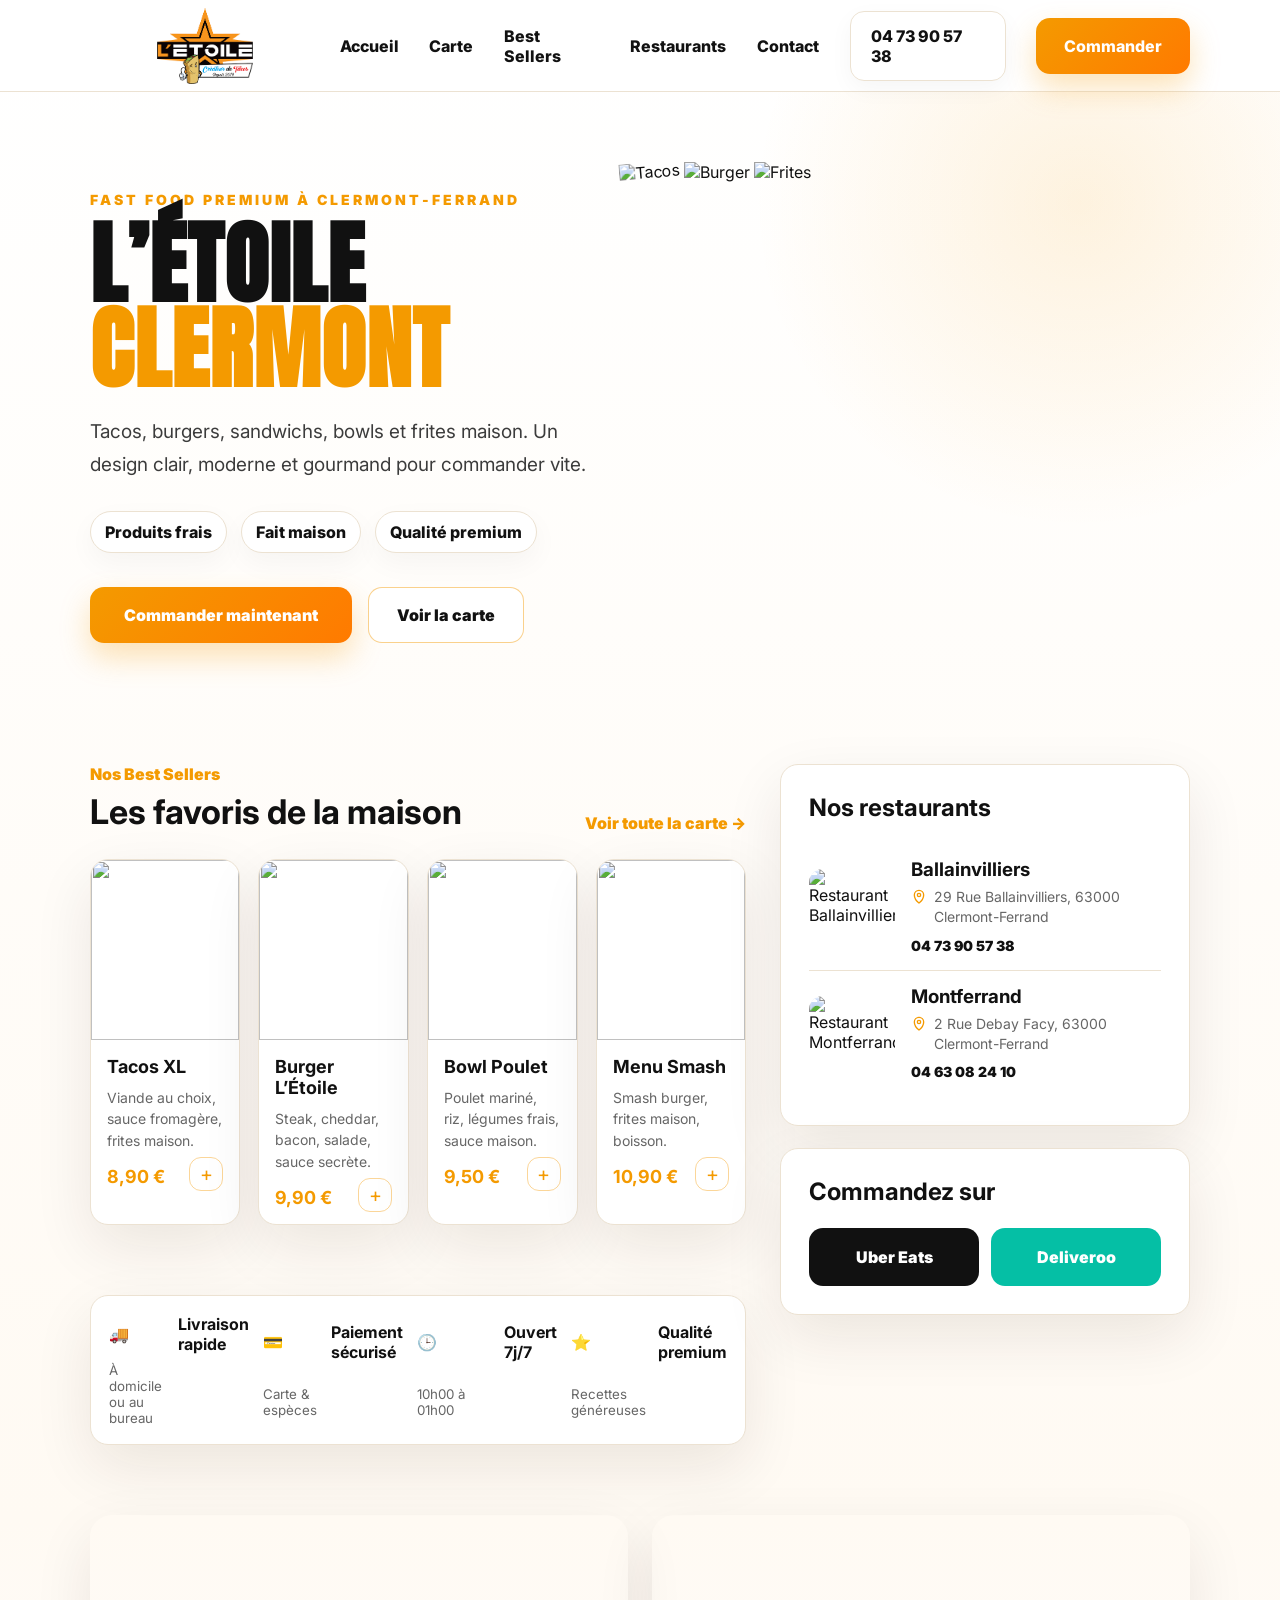
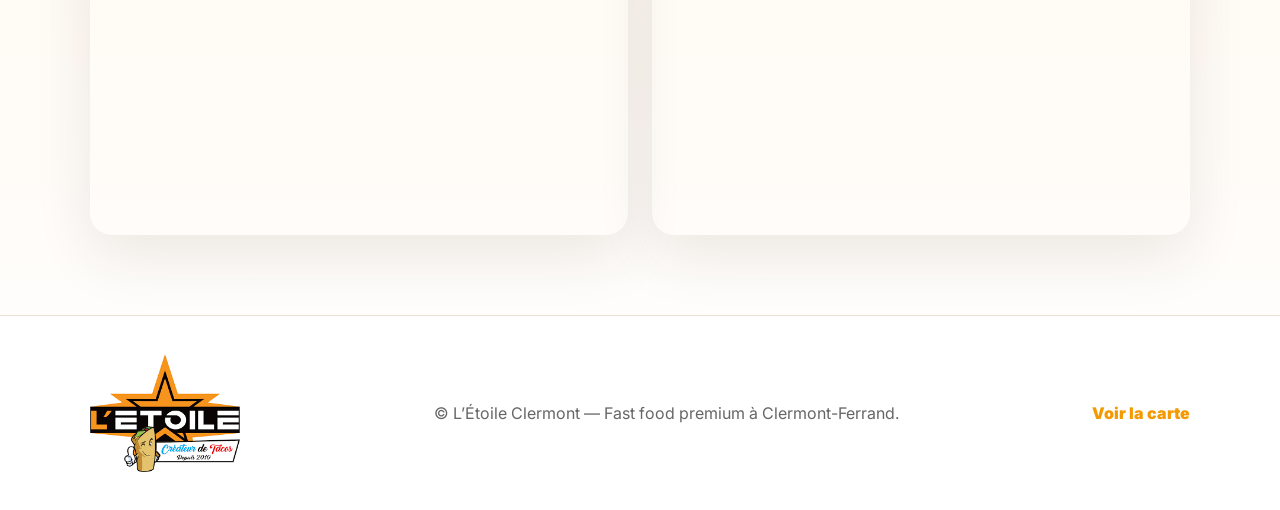
==== index.html @ 340203f4 "f" ====
<!doctype html>
<html lang="fr">
<head>
  <meta charset="UTF-8" />
  <meta name="viewport" content="width=device-width, initial-scale=1.0" />
  <title>L’Étoile Clermont-Ferrand — Fast Food Premium</title>
  <meta name="description" content="L’Étoile Clermont-Ferrand : tacos, burgers maison, sandwichs, bowls, frites et menus gourmands à Clermont-Ferrand." />
  <meta name="keywords" content="Fast Food Clermont-Ferrand, Tacos Clermont, Burgers Maison, L'Étoile Clermont-Ferrand" />
  <meta name="theme-color" content="#ffffff" />
  
<a class="mobile-call-fab" href="tel:0473905738" aria-label="Appeler L’Étoile Clermont">
  <svg viewBox="0 0 24 24" fill="none" aria-hidden="true">
    <path d="M6.6 10.8c1.4 2.8 3.8 5.1 6.6 6.6l2.2-2.2c.3-.3.8-.4 1.2-.3 1.3.4 2.6.6 4 .6.7 0 1.2.5 1.2 1.2v3.5c0 .7-.5 1.2-1.2 1.2C10.9 21.4 2.6 13.1 2.6 3.4c0-.7.5-1.2 1.2-1.2h3.5c.7 0 1.2.5 1.2 1.2 0 1.4.2 2.7.6 4 .1.4 0 .9-.3 1.2l-2.2 2.2Z" fill="currentColor"/>
  </svg>
  Appeler
</a>

<script type="application/ld+json">{"@context":"https://schema.org","@type":"Restaurant","name":"L’Étoile Clermont","servesCuisine":["Fast Food","Tacos","Burgers"],"address":[{"@type":"PostalAddress","streetAddress":"29 Rue Ballainvilliers","addressLocality":"Clermont-Ferrand","postalCode":"63000","addressCountry":"FR"},{"@type":"PostalAddress","streetAddress":"2 Rue Debay Facy","addressLocality":"Clermont-Ferrand","postalCode":"63000","addressCountry":"FR"}],"telephone":["+33473905738","+33463082410"]}</script>
  <link rel="stylesheet" href="style.css" />
</head>
<body>
<header class="site-header">
  <a class="brand" href="index.html"><img src="assets/logo.png" alt="L'Étoile Clermont"></a>
  <button class="menu-toggle" aria-label="Menu"><span></span><span></span><span></span></button>
  <nav class="main-nav">
    <a class="active" href="index.html">Accueil</a>
    <a href="menu.html">Carte</a>
    <a href="#best">Best Sellers</a>
    <a href="#restaurants">Restaurants</a>
    <a href="#contact">Contact</a>
    <a class="phone-pill" href="tel:0473905738">04 73 90 57 38</a>
    <a class="btn" href="tel:0473905738">Commander</a>
  </nav>
</header>

<main>
<section class="hero">
  <div class="hero-text reveal">
    <p class="eyebrow">Fast food premium à Clermont-Ferrand</p>
    <h1>L’Étoile <span>Clermont</span></h1>
    <p class="lead">Tacos, burgers, sandwichs, bowls et frites maison. Un design clair, moderne et gourmand pour commander vite.</p>
    <div class="chips"><span>Produits frais</span><span>Fait maison</span><span>Qualité premium</span></div>
    <div class="actions"><a class="btn big" href="tel:0473905738">Commander maintenant</a><a class="btn outline" href="menu.html">Voir la carte</a></div>
  </div>
  <div class="hero-food reveal">
    <img class="wrap" src="https://images.unsplash.com/photo-1626700051175-6818013e1d4f?auto=format&fit=crop&w=1000&q=90" alt="Tacos">
    <img class="burger" src="https://images.unsplash.com/photo-1568901346375-23c9450c58cd?auto=format&fit=crop&w=1000&q=90" alt="Burger">
    <img class="fries" src="https://images.unsplash.com/photo-1573080496219-bb080dd4f877?auto=format&fit=crop&w=700&q=90" alt="Frites">
  </div>
</section>

<section class="layout">
  <div class="main-col">
    <section class="section" id="best">
      <div class="section-head"><div><p>Nos Best Sellers</p><h2>Les favoris de la maison</h2></div><a href="menu.html">Voir toute la carte →</a></div>
      <div class="cards">
        <article class="card"><img src="https://images.unsplash.com/photo-1626700051175-6818013e1d4f?auto=format&fit=crop&w=800&q=90"><div><h3>Tacos XL</h3><p>Viande au choix, sauce fromagère, frites maison.</p><strong>8,90 €</strong><a href="tel:0473905738">+</a></div></article>
        <article class="card"><img src="https://images.unsplash.com/photo-1550547660-d9450f859349?auto=format&fit=crop&w=800&q=90"><div><h3>Burger L’Étoile</h3><p>Steak, cheddar, bacon, salade, sauce secrète.</p><strong>9,90 €</strong><a href="tel:0473905738">+</a></div></article>
        <article class="card"><img src="https://images.unsplash.com/photo-1512621776951-a57141f2eefd?auto=format&fit=crop&w=800&q=90"><div><h3>Bowl Poulet</h3><p>Poulet mariné, riz, légumes frais, sauce maison.</p><strong>9,50 €</strong><a href="tel:0473905738">+</a></div></article>
        <article class="card"><img src="https://images.unsplash.com/photo-1594212699903-ec8a3eca50f5?auto=format&fit=crop&w=800&q=90"><div><h3>Menu Smash</h3><p>Smash burger, frites maison, boisson.</p><strong>10,90 €</strong><a href="tel:0473905738">+</a></div></article>
      </div>
    </section>
    <section class="features">
      <article>🚚 <b>Livraison rapide</b><small>À domicile ou au bureau</small></article>
      <article>💳 <b>Paiement sécurisé</b><small>Carte & espèces</small></article>
      <article>🕒 <b>Ouvert 7j/7</b><small>10h00 à 01h00</small></article>
      <article>⭐ <b>Qualité premium</b><small>Recettes généreuses</small></article>
    </section>
  </div>

  <aside class="side" id="restaurants">
    <section class="panel"><h2>Nos restaurants</h2>
      <article class="restaurant">
        <img src="https://images.unsplash.com/photo-1555992336-03a23c7b20ee?auto=format&fit=crop&w=300&q=80" alt="Restaurant Ballainvilliers">
        <div>
          <h3>Ballainvilliers</h3>
          <a class="map-link" target="_blank" rel="noopener noreferrer" href="https://www.google.com/maps/search/?api=1&query=29%20Rue%20Ballainvilliers%2C%2063000%20Clermont-Ferrand">
            <svg class="map-icon" viewBox="0 0 24 24" fill="none" aria-hidden="true"><path d="M12 21s7-5.2 7-12a7 7 0 1 0-14 0c0 6.8 7 12 7 12Z" stroke="currentColor" stroke-width="2"/><circle cx="12" cy="9" r="2.5" stroke="currentColor" stroke-width="2"/></svg>
            29 Rue Ballainvilliers, 63000 Clermont-Ferrand
          </a>
          <a class="phone" href="tel:0473905738">04 73 90 57 38</a>
        </div>
      </article>
      <article class="restaurant">
        <img src="https://images.unsplash.com/photo-1555396273-367ea4eb4db5?auto=format&fit=crop&w=300&q=80" alt="Restaurant Montferrand">
        <div>
          <h3>Montferrand</h3>
          <a class="map-link" target="_blank" rel="noopener noreferrer" href="https://www.google.com/maps/search/?api=1&query=2%20Rue%20Debay%20Facy%2C%2063000%20Clermont-Ferrand">
            <svg class="map-icon" viewBox="0 0 24 24" fill="none" aria-hidden="true"><path d="M12 21s7-5.2 7-12a7 7 0 1 0-14 0c0 6.8 7 12 7 12Z" stroke="currentColor" stroke-width="2"/><circle cx="12" cy="9" r="2.5" stroke="currentColor" stroke-width="2"/></svg>
            2 Rue Debay Facy, 63000 Clermont-Ferrand
          </a>
          <a class="phone" href="tel:0463082410">04 63 08 24 10</a>
        </div>
      </article>
    </section>
    <section class="panel delivery" id="contact">
      <h2>Commandez sur</h2>
      <div>
        <!-- Replace this placeholder with the real Uber Eats restaurant URL -->
        <a href="https://ubereats.com" target="_blank" rel="noopener noreferrer">Uber Eats</a>
        <!-- Replace this placeholder with the real Deliveroo restaurant URL -->
        <a href="https://deliveroo.fr" target="_blank" rel="noopener noreferrer">Deliveroo</a>
      </div>
    </section>
  </aside>
</section>

<section class="maps">
  <iframe title="L’Étoile Ballainvilliers Google Maps" loading="lazy" referrerpolicy="no-referrer-when-downgrade" src="https://www.google.com/maps?q=29%20Rue%20Ballainvilliers%2C%2063000%20Clermont-Ferrand&output=embed"></iframe>
  <iframe title="L’Étoile Montferrand Google Maps" loading="lazy" referrerpolicy="no-referrer-when-downgrade" src="https://www.google.com/maps?q=2%20Rue%20Debay%20Facy%2C%2063000%20Clermont-Ferrand&output=embed"></iframe>
</section>
</main>

<footer><img src="assets/logo.png" alt="L'Étoile"><p>© L’Étoile Clermont — Fast food premium à Clermont-Ferrand.</p><a href="menu.html">Voir la carte</a></footer>
<script src="script.js"></script>
</body>
</html>
---- style.css ----
@import url('https://fonts.googleapis.com/css2?family=Anton&family=Inter:wght@400;500;600;700;800;900&display=swap');
:root{--bg:#fffaf3;--white:#fff;--text:#111;--muted:#666;--orange:#f49a00;--orange2:#ff7a00;--line:#ece2d2;--shadow:0 22px 60px rgba(40,24,0,.09)}
*{box-sizing:border-box}html{scroll-behavior:smooth}body{margin:0;background:linear-gradient(180deg,#fff,#fffaf3 72%,#fff);color:var(--text);font-family:Inter,system-ui,Arial,sans-serif;overflow-x:hidden;opacity:1;transition:opacity .22s ease}body.page-exit{opacity:0}a{color:inherit}.site-header{height:92px;position:sticky;top:0;z-index:1000;display:flex;align-items:center;padding:0 clamp(22px,7vw,120px);background:rgba(255,255,255,.9);backdrop-filter:blur(18px);border-bottom:1px solid var(--line)}.brand{display:flex;align-items:center;width:250px;min-width:250px;height:80px;overflow:hidden}.brand img{width:230px;max-height:76px;object-fit:contain;display:block}.main-nav{display:flex;align-items:center;gap:clamp(18px,2.4vw,34px);margin-left:auto}.main-nav a{text-decoration:none;font-weight:800}.main-nav a:not(.btn):not(.phone-pill){position:relative}.main-nav a:not(.btn):not(.phone-pill)::after{content:"";position:absolute;left:0;right:100%;bottom:-14px;height:3px;border-radius:99px;background:var(--orange);transition:.25s}.main-nav a.active::after,.main-nav a:hover::after{right:0}.phone-pill{padding:14px 20px;border:1px solid var(--line);border-radius:14px;background:#fff;box-shadow:0 8px 25px rgba(0,0,0,.04)}.btn{display:inline-flex;align-items:center;justify-content:center;min-height:56px;padding:0 28px;border-radius:14px;background:linear-gradient(135deg,var(--orange),var(--orange2));color:#fff;text-decoration:none;font-weight:900;box-shadow:0 14px 30px rgba(244,154,0,.28);transition:.25s}.btn:hover{transform:translateY(-3px);box-shadow:0 22px 48px rgba(244,154,0,.34)}.btn.outline{color:var(--text);background:#fff;border:1px solid rgba(244,154,0,.45);box-shadow:none}.btn.big{padding:0 34px}.menu-toggle{display:none;background:transparent;border:0;cursor:pointer;margin-left:auto}.menu-toggle span{display:block;width:28px;height:3px;margin:5px;background:#111;border-radius:99px}.hero{min-height:620px;display:grid;grid-template-columns:1fr 1.15fr;align-items:center;gap:32px;padding:70px clamp(22px,7vw,120px) 50px;position:relative;overflow:hidden}.hero::before{content:"";position:absolute;width:720px;height:720px;right:-160px;top:-250px;border-radius:50%;background:radial-gradient(circle,rgba(244,154,0,.12),transparent 64%)}.hero-text{position:relative;z-index:2}.eyebrow{margin:0 0 14px;color:var(--orange);letter-spacing:3px;text-transform:uppercase;font-weight:900;font-size:14px}.hero h1{font-family:Anton,Impact,sans-serif;text-transform:uppercase;letter-spacing:1px;font-size:clamp(58px,7vw,116px);line-height:.95;margin:0 0 24px}.hero h1 span{display:block;color:var(--orange)}.lead{max-width:570px;color:#3c3c3c;font-size:19px;line-height:1.7;margin:0}.chips{margin-top:30px;display:flex;flex-wrap:wrap;gap:14px}.chips span{background:#fff;border:1px solid var(--line);border-radius:999px;padding:10px 14px;font-weight:800;box-shadow:0 10px 28px rgba(0,0,0,.04)}.actions{display:flex;gap:16px;flex-wrap:wrap;margin-top:34px}.hero-food{height:510px;position:relative}.food{position:absolute;object-fit:cover;border-radius:28px;box-shadow:var(--shadow);background:#fff;border:1px solid rgba(244,154,0,.18)}.wrap{left:0;top:70px;width:44%;height:330px;transform:rotate(-5deg)}.burger{left:31%;top:35px;width:45%;height:380px;z-index:2}.fries{right:0;top:85px;width:26%;height:330px}.layout{display:grid;grid-template-columns:minmax(0,1fr) 410px;gap:34px;padding:0 clamp(22px,7vw,120px) 70px}.section{padding:42px 0}.section-head{display:flex;justify-content:space-between;align-items:flex-end;gap:22px;margin-bottom:26px}.section-head p{margin:0 0 8px;color:var(--orange);font-weight:900}.section-head h2{margin:0;font-size:34px;line-height:1.2}.section-head a{color:var(--orange);text-decoration:none;font-weight:900}.cards{display:grid;grid-template-columns:repeat(4,1fr);gap:18px}.card,.panel,.menu-card{background:#fff;border:1px solid var(--line);border-radius:18px;overflow:hidden;box-shadow:var(--shadow);transition:.28s}.card:hover,.menu-card:hover{transform:translateY(-8px);box-shadow:0 28px 70px rgba(244,154,0,.16)}.card img{width:100%;height:180px;object-fit:cover;display:block;transition:.45s}.card:hover img{transform:scale(1.06)}.card div{padding:16px}.card h3{margin:0 0 10px;font-size:18px}.card p{margin:0;color:var(--muted);line-height:1.55;font-size:14px}.card strong{display:block;margin-top:14px;color:var(--orange);font-size:18px}.card a{float:right;margin-top:-30px;width:34px;height:34px;display:grid;place-items:center;border-radius:12px;border:1px solid rgba(244,154,0,.4);text-decoration:none;color:var(--orange);font-size:20px}.features{margin-top:28px;display:grid;grid-template-columns:repeat(4,1fr);gap:14px;background:#fff;border:1px solid var(--line);border-radius:18px;padding:18px;box-shadow:var(--shadow)}.features article{display:grid;grid-template-columns:auto 1fr;gap:8px 12px;align-items:center}.features span{font-size:24px;grid-row:span 2}.features small{color:var(--muted)}.side{padding-top:42px}.panel{padding:28px;margin-bottom:22px}.panel h2{margin:0 0 22px;font-size:24px}.restaurant{display:grid;grid-template-columns:86px 1fr;gap:16px;align-items:center;padding:14px 0}.restaurant+.restaurant{border-top:1px solid var(--line)}.restaurant img{width:86px;height:76px;object-fit:cover;border-radius:14px}.restaurant h3{margin:0 0 6px}.restaurant a{display:block;color:var(--muted);text-decoration:none;line-height:1.45;font-size:14px}.restaurant .phone{color:#111;font-weight:900;margin-top:8px}.delivery div{display:grid;grid-template-columns:1fr 1fr;gap:12px}.delivery a{min-height:58px;display:flex;align-items:center;justify-content:center;border-radius:14px;text-decoration:none;font-weight:900;background:#111;color:#fff}.delivery a:nth-child(2){background:#05bfa5}.maps{display:grid;grid-template-columns:1fr 1fr;gap:24px;padding:0 clamp(22px,7vw,120px) 80px}.maps iframe{width:100%;min-height:320px;border:0;display:block;border-radius:22px;box-shadow:var(--shadow)}.menu-hero{padding:78px clamp(22px,7vw,120px) 42px;background:linear-gradient(135deg,#fff,#fff4df)}.menu-hero h1{font-family:Anton,Impact,sans-serif;text-transform:uppercase;font-size:clamp(46px,7vw,88px);line-height:1;margin:0 0 18px}.menu-hero p:last-child{color:var(--muted);font-size:18px}.menu-zone{padding:36px clamp(22px,7vw,120px) 80px}.filters{position:sticky;top:104px;z-index:20;display:flex;gap:10px;overflow:auto;padding:12px;background:rgba(255,255,255,.9);border:1px solid var(--line);border-radius:18px;backdrop-filter:blur(12px);margin-bottom:26px}.filters button{white-space:nowrap;border:1px solid var(--line);background:#fff;border-radius:999px;padding:11px 16px;font-weight:900;cursor:pointer}.filters button.active,.filters button:hover{background:var(--orange);color:#fff;border-color:var(--orange)}.menu-grid{display:grid;grid-template-columns:repeat(3,1fr);gap:20px}.menu-card{position:relative}.menu-card .cat{position:absolute;top:12px;left:12px;background:rgba(255,255,255,.9);border:1px solid var(--line);border-radius:999px;padding:7px 11px;font-size:12px;font-weight:900}.menu-card img{width:100%;height:220px;object-fit:cover}.menu-card .body{padding:18px}.menu-card h3{margin:0 0 10px;text-transform:uppercase}.menu-card p{color:var(--muted);line-height:1.55}.price{display:flex;justify-content:space-between;align-items:center}.price span{font-weight:900;color:var(--orange);font-size:22px}.mini-order{background:var(--orange);color:#fff;text-decoration:none;border-radius:999px;padding:10px 14px;font-weight:900}footer{display:flex;align-items:center;justify-content:space-between;gap:20px;padding:38px clamp(22px,7vw,120px);border-top:1px solid var(--line);background:#fff}footer img{width:150px}footer p{color:var(--muted)}footer a{color:var(--orange);font-weight:900;text-decoration:none}.reveal{opacity:0;transform:translateY(16px);transition:.55s}.reveal.show{opacity:1;transform:none}@media(max-width:1150px){.layout{grid-template-columns:1fr}.side{padding-top:0;display:grid;grid-template-columns:1fr 1fr;gap:20px}.cards{grid-template-columns:repeat(2,1fr)}}@media(max-width:900px){.site-header{height:82px;padding:0 20px}.brand{width:205px;min-width:205px}.brand img{width:195px}.menu-toggle{display:block}.main-nav{position:absolute;top:82px;left:0;right:0;flex-direction:column;align-items:flex-start;background:#fff;border-bottom:1px solid var(--line);padding:22px;opacity:0;pointer-events:none;transform:translateY(-10px);transition:.25s}.main-nav.open{opacity:1;pointer-events:auto;transform:none}.main-nav a{width:100%}.phone-pill{width:100%;text-align:center}.hero{grid-template-columns:1fr;padding:48px 22px 34px}.hero-food{height:360px;order:-1}.hero h1{font-size:clamp(48px,14vw,78px)}.layout,.maps{padding-left:22px;padding-right:22px}.features,.side,.maps{grid-template-columns:1fr}}@media(max-width:620px){.brand{width:170px;min-width:170px}.brand img{width:160px}.hero-food{height:300px}.wrap{width:50%;height:205px;top:70px}.burger{width:50%;height:235px;left:28%;top:40px}.fries{width:30%;height:210px;top:72px}.cards,.menu-grid{grid-template-columns:1fr}.actions .btn{width:100%}footer{flex-direction:column;text-align:center}}

/* ===== Final requested tweaks ===== */
.map-link{display:inline-flex!important;align-items:flex-start;gap:7px;color:var(--muted);text-decoration:none;line-height:1.45;transition:color .2s ease,transform .2s ease}
.map-link:hover{color:var(--orange);transform:translateX(2px)}
.map-icon{width:16px;height:16px;flex:0 0 16px;margin-top:2px;color:var(--orange)}
.delivery a{transition:transform .22s ease,box-shadow .22s ease,opacity .22s ease}
.delivery a:hover{transform:translateY(-3px);box-shadow:0 18px 35px rgba(244,154,0,.18);opacity:.96}
@media(max-width:620px){
  .brand{width:190px;min-width:190px;height:74px}
  .brand img{width:185px;max-width:185px;max-height:70px;object-fit:contain}
}
@media(max-width:420px){
  .brand{width:165px;min-width:165px}
  .brand img{width:160px;max-width:160px;max-height:62px}
}


/* =========================================================
   MOBILE UX POLISH — filters, FAB, compact menu utilities
   ========================================================= */

/* 1) Horizontal touch-scroll filters on mobile */
@media (max-width: 620px) {
  .filters {
    display: flex;
    flex-wrap: nowrap;
    gap: 10px;
    overflow-x: auto;
    overflow-y: hidden;
    white-space: nowrap;
    -webkit-overflow-scrolling: touch;
    scroll-snap-type: x proximity;
    padding: 12px 14px;
    margin-inline: -4px;
  }

  .filters button {
    flex: 0 0 auto;
    white-space: nowrap;
    scroll-snap-align: start;
  }

  .filters::-webkit-scrollbar {
    display: none;
  }

  .filters {
    scrollbar-width: none;
  }
}

/* 2) Mobile floating call button */
.mobile-call-fab {
  display: none;
}

@media (max-width: 620px) {
  .mobile-call-fab {
    position: fixed;
    right: 18px;
    bottom: 18px;
    z-index: 9999;
    display: inline-flex;
    align-items: center;
    justify-content: center;
    gap: 8px;
    min-height: 54px;
    padding: 0 18px;
    border-radius: 999px;
    background: linear-gradient(135deg, var(--orange), var(--orange2));
    color: #fff;
    text-decoration: none;
    font-weight: 900;
    box-shadow: 0 16px 38px rgba(244, 154, 0, 0.36);
    border: 1px solid rgba(255, 255, 255, 0.45);
  }

  .mobile-call-fab svg {
    width: 18px;
    height: 18px;
    flex: 0 0 18px;
  }

  body {
    padding-bottom: 84px;
  }
}

/* 3) Compact layout for minor menu categories */
@media (max-width: 620px) {
  .menu-grid.compact-menu {
    grid-template-columns: repeat(2, minmax(0, 1fr));
    gap: 12px;
  }

  .menu-grid.compact-menu .menu-card {
    border-radius: 16px;
  }

  .menu-grid.compact-menu .menu-card img {
    height: 125px;
  }

  .menu-grid.compact-menu .menu-card .body {
    padding: 12px;
  }

  .menu-grid.compact-menu .menu-card h3 {
    font-size: 14px;
    line-height: 1.25;
  }

  .menu-grid.compact-menu .menu-card p {
    display: none;
  }

  .menu-grid.compact-menu .price {
    margin-top: 8px;
    align-items: flex-start;
    gap: 8px;
    flex-direction: column;
  }

  .menu-grid.compact-menu .price span {
    font-size: 17px;
  }

  .menu-grid.compact-menu .mini-order {
    width: 100%;
    justify-content: center;
    padding: 9px 10px;
    font-size: 12px;
  }
}
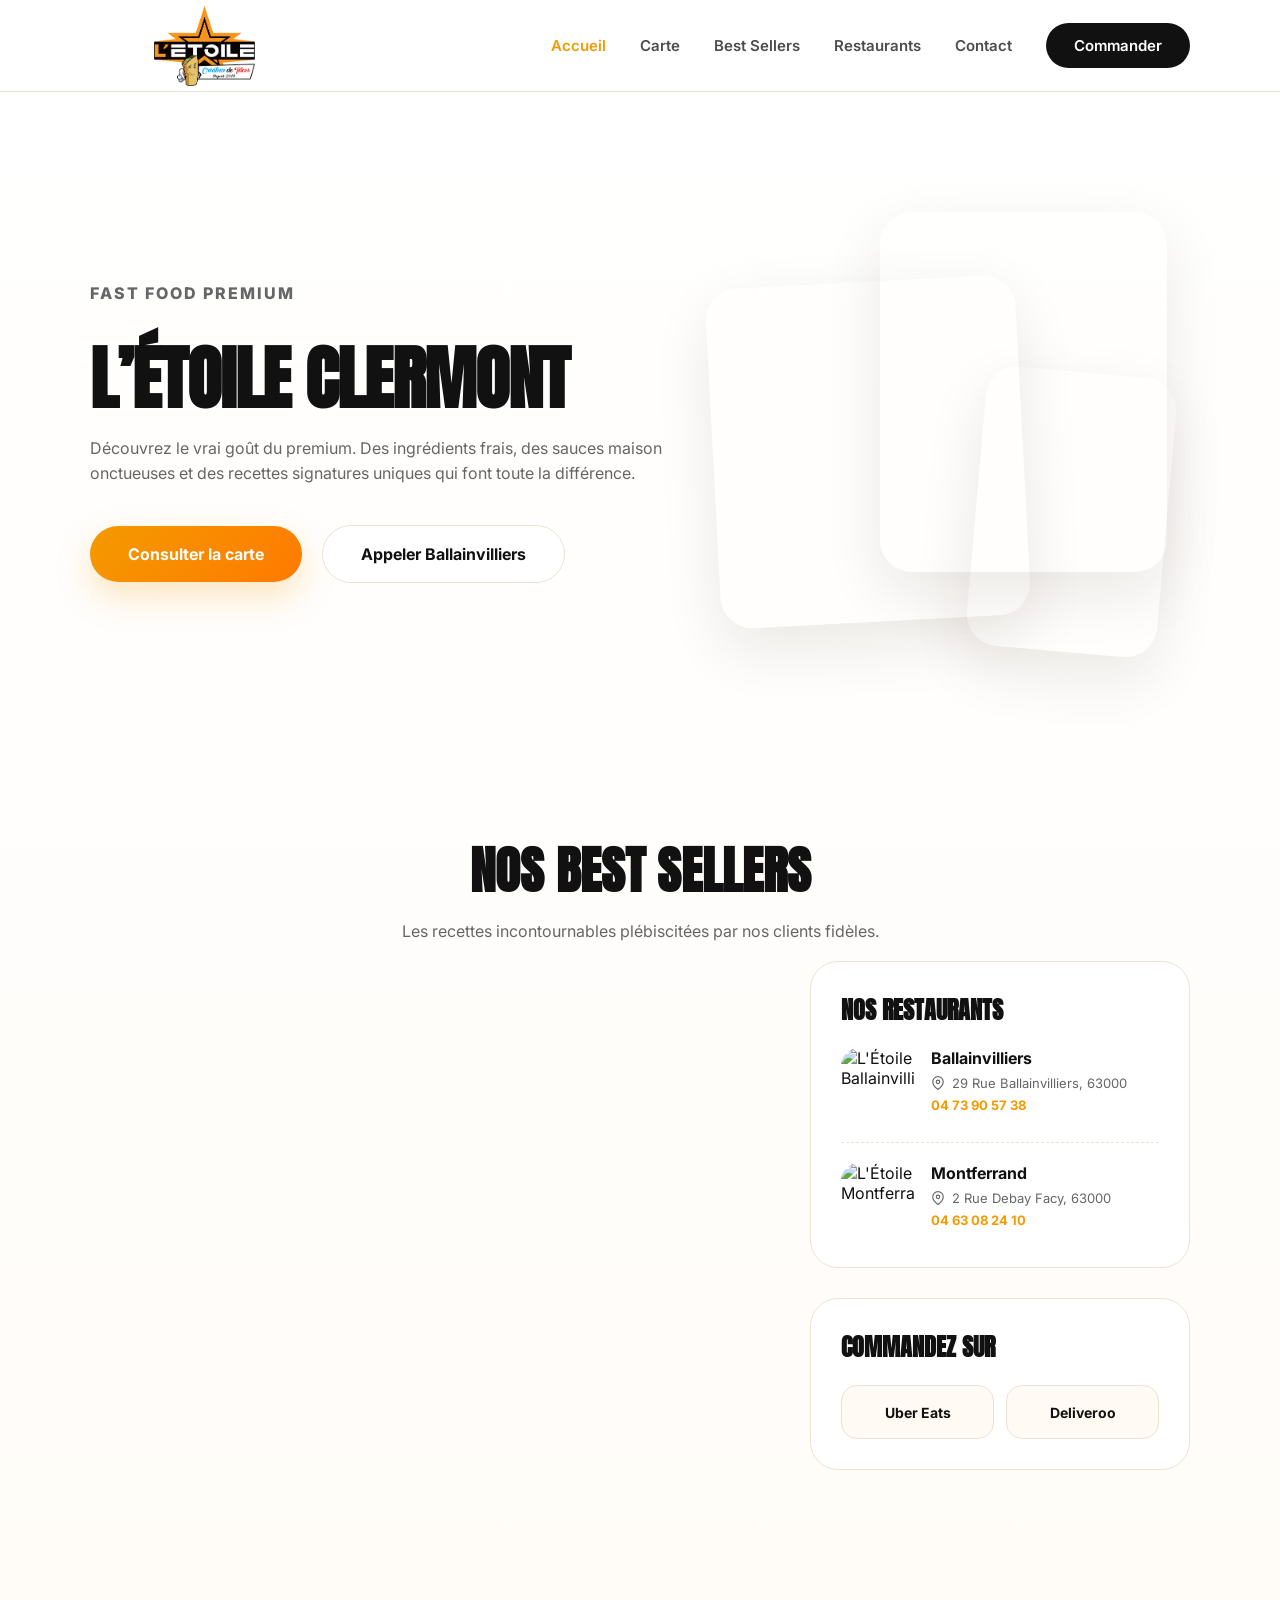
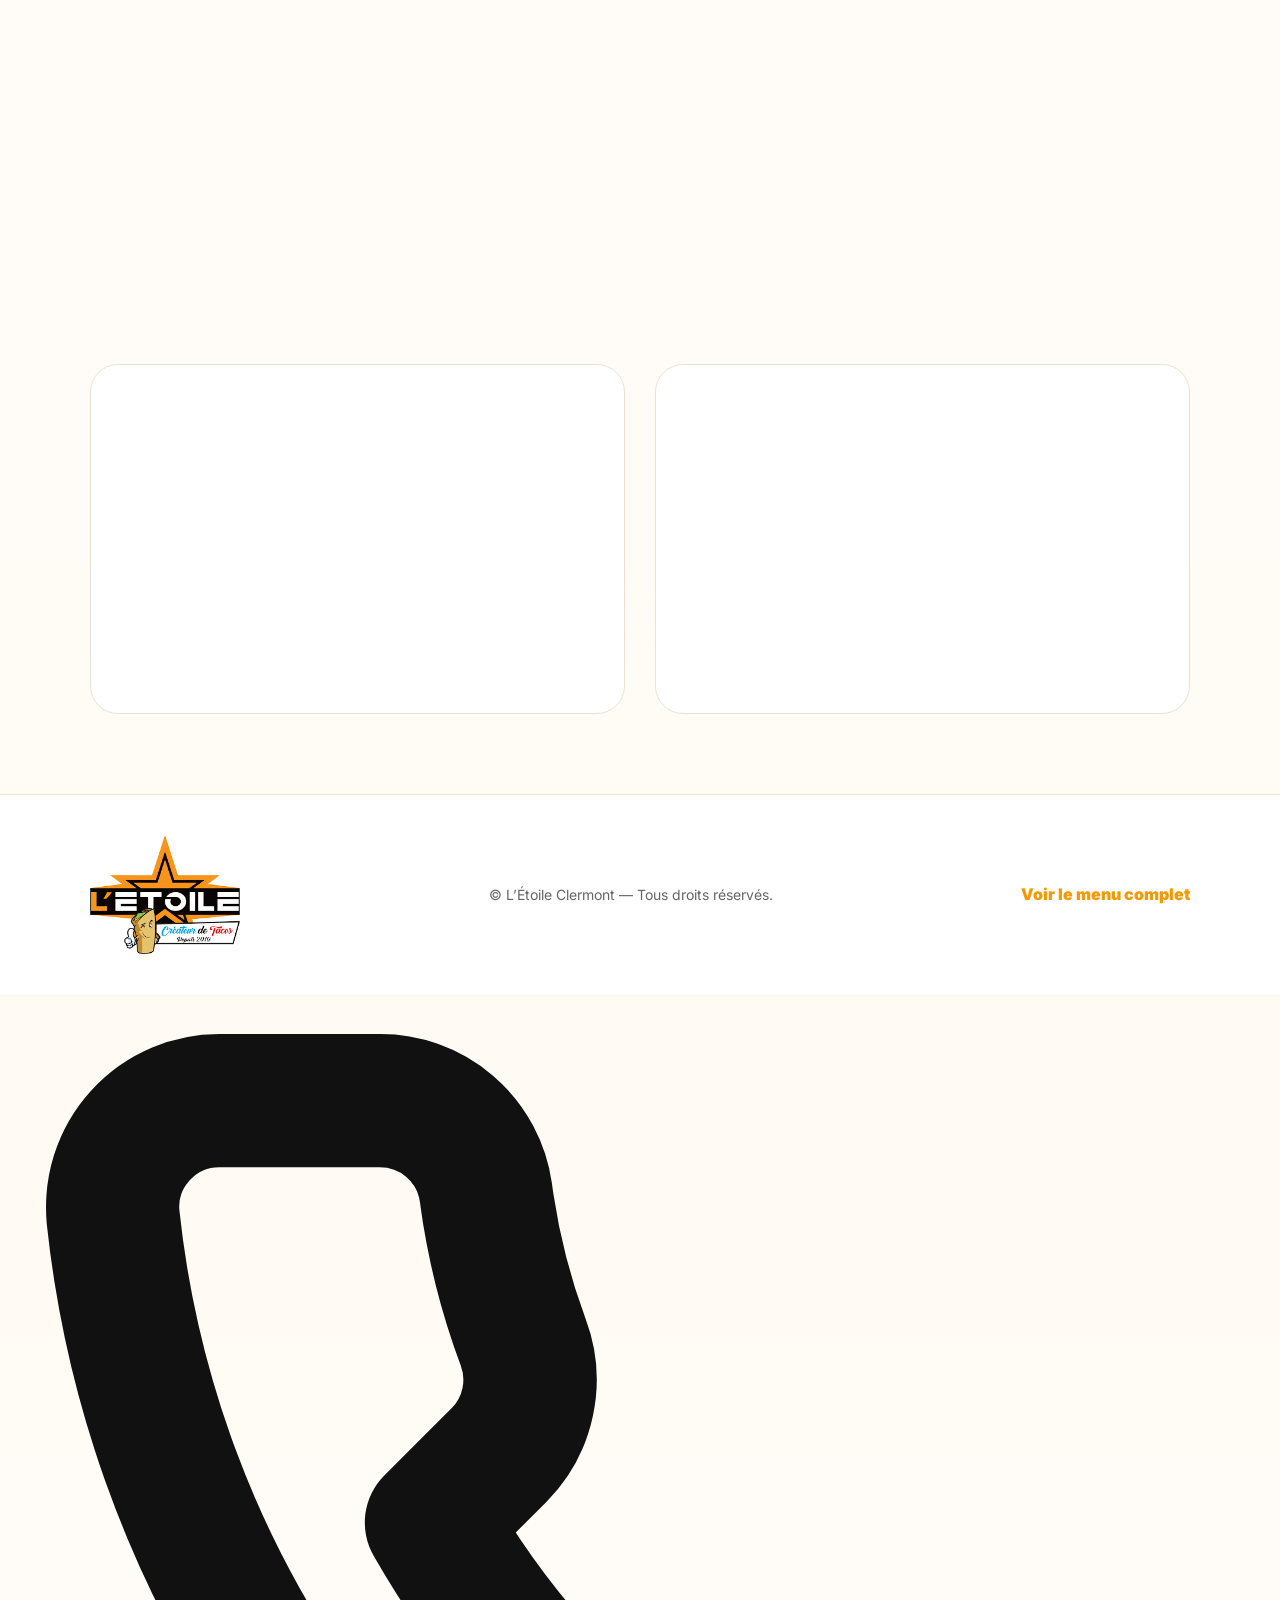
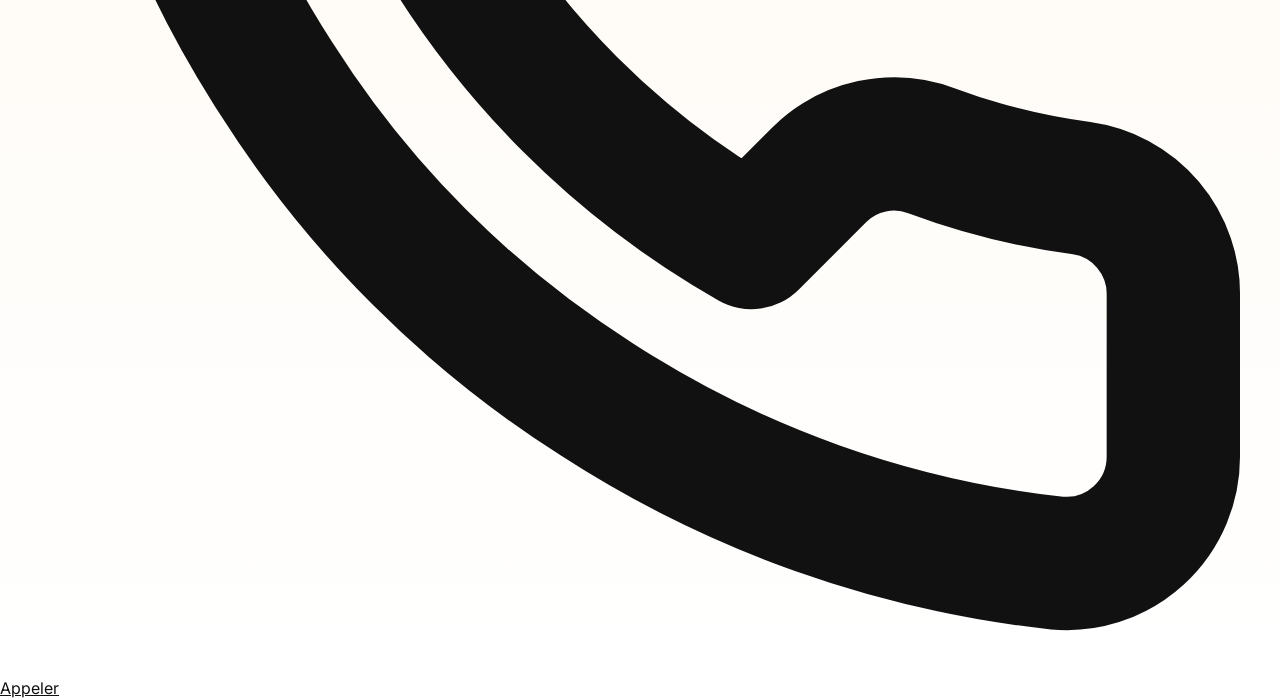
==== commit 370ce669: "Update index.html" ====
--- a/index.html
+++ b/index.html
@@ -7,18 +7,13 @@
   <meta name="description" content="L’Étoile Clermont-Ferrand : tacos, burgers maison, sandwichs, bowls, frites et menus gourmands à Clermont-Ferrand." />
   <meta name="keywords" content="Fast Food Clermont-Ferrand, Tacos Clermont, Burgers Maison, L'Étoile Clermont-Ferrand" />
   <meta name="theme-color" content="#ffffff" />
-  
-<a class="mobile-call-fab" href="tel:0473905738" aria-label="Appeler L’Étoile Clermont">
-  <svg viewBox="0 0 24 24" fill="none" aria-hidden="true">
-    <path d="M6.6 10.8c1.4 2.8 3.8 5.1 6.6 6.6l2.2-2.2c.3-.3.8-.4 1.2-.3 1.3.4 2.6.6 4 .6.7 0 1.2.5 1.2 1.2v3.5c0 .7-.5 1.2-1.2 1.2C10.9 21.4 2.6 13.1 2.6 3.4c0-.7.5-1.2 1.2-1.2h3.5c.7 0 1.2.5 1.2 1.2 0 1.4.2 2.7.6 4 .1.4 0 .9-.3 1.2l-2.2 2.2Z" fill="currentColor"/>
-  </svg>
-  Appeler
-</a>
-
-<script type="application/ld+json">{"@context":"https://schema.org","@type":"Restaurant","name":"L’Étoile Clermont","servesCuisine":["Fast Food","Tacos","Burgers"],"address":[{"@type":"PostalAddress","streetAddress":"29 Rue Ballainvilliers","addressLocality":"Clermont-Ferrand","postalCode":"63000","addressCountry":"FR"},{"@type":"PostalAddress","streetAddress":"2 Rue Debay Facy","addressLocality":"Clermont-Ferrand","postalCode":"63000","addressCountry":"FR"}],"telephone":["+33473905738","+33463082410"]}</script>
+  <script type="application/ld+json">
+    {"@context":"https://schema.org","@type":"Restaurant","name":"L’Étoile Clermont","servesCuisine":["Fast Food","Tacos","Burgers"],"address":[{"@type":"PostalAddress","streetAddress":"29 Rue Ballainvilliers","addressLocality":"Clermont-Ferrand","postalCode":"63000","addressCountry":"FR"},{"@type":"PostalAddress","streetAddress":"2 Rue Debay Facy","addressLocality":"Clermont-Ferrand","postalCode":"63000","addressCountry":"FR"}],"telephone":["+33473905738","+33463082410"]}
+  </script>
   <link rel="stylesheet" href="style.css" />
 </head>
 <body>
+
 <header class="site-header">
   <a class="brand" href="index.html"><img src="assets/logo.png" alt="L'Étoile Clermont"></a>
   <button class="menu-toggle" aria-label="Menu"><span></span><span></span><span></span></button>
@@ -28,90 +23,111 @@
     <a href="#best">Best Sellers</a>
     <a href="#restaurants">Restaurants</a>
     <a href="#contact">Contact</a>
-    <a class="phone-pill" href="tel:0473905738">04 73 90 57 38</a>
     <a class="btn" href="tel:0473905738">Commander</a>
   </nav>
 </header>
 
 <main>
-<section class="hero">
-  <div class="hero-text reveal">
-    <p class="eyebrow">Fast food premium à Clermont-Ferrand</p>
-    <h1>L’Étoile <span>Clermont</span></h1>
-    <p class="lead">Tacos, burgers, sandwichs, bowls et frites maison. Un design clair, moderne et gourmand pour commander vite.</p>
-    <div class="chips"><span>Produits frais</span><span>Fait maison</span><span>Qualité premium</span></div>
-    <div class="actions"><a class="btn big" href="tel:0473905738">Commander maintenant</a><a class="btn outline" href="menu.html">Voir la carte</a></div>
-  </div>
-  <div class="hero-food reveal">
-    <img class="wrap" src="https://images.unsplash.com/photo-1626700051175-6818013e1d4f?auto=format&fit=crop&w=1000&q=90" alt="Tacos">
-    <img class="burger" src="https://images.unsplash.com/photo-1568901346375-23c9450c58cd?auto=format&fit=crop&w=1000&q=90" alt="Burger">
-    <img class="fries" src="https://images.unsplash.com/photo-1573080496219-bb080dd4f877?auto=format&fit=crop&w=700&q=90" alt="Frites">
-  </div>
-</section>
+  <section class="hero">
+    <div class="hero-text">
+      <p class="eyebrow">Fast Food Premium</p>
+      <h1>L’Étoile Clermont</h1>
+      <p>Découvrez le vrai goût du premium. Des ingrédients frais, des sauces maison onctueuses et des recettes signatures uniques qui font toute la différence.</p>
+      <div class="actions">
+        <a class="btn primary" href="menu.html">Consulter la carte</a>
+        <a class="btn secondary" href="tel:0473905738">Appeler Ballainvilliers</a>
+      </div>
+    </div>
+    <div class="hero-food">
+      <div class="wrap"></div>
+      <div class="burger"></div>
+      <div class="fries"></div>
+    </div>
+  </section>
 
-<section class="layout">
-  <div class="main-col">
-    <section class="section" id="best">
-      <div class="section-head"><div><p>Nos Best Sellers</p><h2>Les favoris de la maison</h2></div><a href="menu.html">Voir toute la carte →</a></div>
-      <div class="cards">
-        <article class="card"><img src="https://images.unsplash.com/photo-1626700051175-6818013e1d4f?auto=format&fit=crop&w=800&q=90"><div><h3>Tacos XL</h3><p>Viande au choix, sauce fromagère, frites maison.</p><strong>8,90 €</strong><a href="tel:0473905738">+</a></div></article>
-        <article class="card"><img src="https://images.unsplash.com/photo-1550547660-d9450f859349?auto=format&fit=crop&w=800&q=90"><div><h3>Burger L’Étoile</h3><p>Steak, cheddar, bacon, salade, sauce secrète.</p><strong>9,90 €</strong><a href="tel:0473905738">+</a></div></article>
-        <article class="card"><img src="https://images.unsplash.com/photo-1512621776951-a57141f2eefd?auto=format&fit=crop&w=800&q=90"><div><h3>Bowl Poulet</h3><p>Poulet mariné, riz, légumes frais, sauce maison.</p><strong>9,50 €</strong><a href="tel:0473905738">+</a></div></article>
-        <article class="card"><img src="https://images.unsplash.com/photo-1594212699903-ec8a3eca50f5?auto=format&fit=crop&w=800&q=90"><div><h3>Menu Smash</h3><p>Smash burger, frites maison, boisson.</p><strong>10,90 €</strong><a href="tel:0473905738">+</a></div></article>
-      </div>
-    </section>
-    <section class="features">
-      <article>🚚 <b>Livraison rapide</b><small>À domicile ou au bureau</small></article>
-      <article>💳 <b>Paiement sécurisé</b><small>Carte & espèces</small></article>
-      <article>🕒 <b>Ouvert 7j/7</b><small>10h00 à 01h00</small></article>
-      <article>⭐ <b>Qualité premium</b><small>Recettes généreuses</small></article>
-    </section>
+  <div class="section-title" id="best">
+    <h2>Nos Best Sellers</h2>
+    <p>Les recettes incontournables plébiscitées par nos clients fidèles.</p>
   </div>
 
-  <aside class="side" id="restaurants">
-    <section class="panel"><h2>Nos restaurants</h2>
-      <article class="restaurant">
-        <img src="https://images.unsplash.com/photo-1555992336-03a23c7b20ee?auto=format&fit=crop&w=300&q=80" alt="Restaurant Ballainvilliers">
-        <div>
-          <h3>Ballainvilliers</h3>
-          <a class="map-link" target="_blank" rel="noopener noreferrer" href="https://www.google.com/maps/search/?api=1&query=29%20Rue%20Ballainvilliers%2C%2063000%20Clermont-Ferrand">
-            <svg class="map-icon" viewBox="0 0 24 24" fill="none" aria-hidden="true"><path d="M12 21s7-5.2 7-12a7 7 0 1 0-14 0c0 6.8 7 12 7 12Z" stroke="currentColor" stroke-width="2"/><circle cx="12" cy="9" r="2.5" stroke="currentColor" stroke-width="2"/></svg>
-            29 Rue Ballainvilliers, 63000 Clermont-Ferrand
-          </a>
-          <a class="phone" href="tel:0473905738">04 73 90 57 38</a>
+  <section class="layout">
+    <div class="cards" id="bestGrid">
+      </div>
+
+    <aside class="side" id="restaurants">
+      <article class="panel locations">
+        <h2>Nos Restaurants</h2>
+        <div class="restaurant">
+          <img src="https://images.unsplash.com/photo-1517248135467-4c7edcad34c4?auto=format&fit=crop&w=300&q=80" alt="L'Étoile Ballainvilliers">
+          <div>
+            <h3>Ballainvilliers</h3>
+            <a class="map-link" target="_blank" rel="noopener noreferrer" href="https://maps.google.com/?q=29+Rue+Ballainvilliers+63000+Clermont-Ferrand">
+              <svg width="14" height="14" viewBox="0 0 24 24" fill="none" stroke="currentColor" stroke-width="2" stroke-linecap="round" stroke-linejoin="round"><path d="M21 10c0 7-9 13-9 13s-9-6-9-13a9 9 0 0 1 18 0z"></path><circle cx="12" cy="10" r="3"></circle></svg>
+              29 Rue Ballainvilliers, 63000
+            </a>
+            <a class="phone" href="tel:0473905738">04 73 90 57 38</a>
+          </div>
+        </div>
+        <div class="restaurant">
+          <img src="https://images.unsplash.com/photo-1555396273-367ea4eb4db5?auto=format&fit=crop&w=300&q=80" alt="L'Étoile Montferrand">
+          <div>
+            <h3>Montferrand</h3>
+            <a class="map-link" target="_blank" rel="noopener noreferrer" href="https://maps.google.com/?q=2+Rue+Debay+Facy+63000+Clermont-Ferrand">
+              <svg width="14" height="14" viewBox="0 0 24 24" fill="none" stroke="currentColor" stroke-width="2" stroke-linecap="round" stroke-linejoin="round"><path d="M21 10c0 7-9 13-9 13s-9-6-9-13a9 9 0 0 1 18 0z"></path><circle cx="12" cy="10" r="3"></circle></svg>
+              2 Rue Debay Facy, 63000
+            </a>
+            <a class="phone" href="tel:0463082410">04 63 08 24 10</a>
+          </div>
         </div>
       </article>
-      <article class="restaurant">
-        <img src="https://images.unsplash.com/photo-1555396273-367ea4eb4db5?auto=format&fit=crop&w=300&q=80" alt="Restaurant Montferrand">
+
+      <article class="panel delivery" id="contact">
+        <h2>Commandez sur</h2>
         <div>
-          <h3>Montferrand</h3>
-          <a class="map-link" target="_blank" rel="noopener noreferrer" href="https://www.google.com/maps/search/?api=1&query=2%20Rue%20Debay%20Facy%2C%2063000%20Clermont-Ferrand">
-            <svg class="map-icon" viewBox="0 0 24 24" fill="none" aria-hidden="true"><path d="M12 21s7-5.2 7-12a7 7 0 1 0-14 0c0 6.8 7 12 7 12Z" stroke="currentColor" stroke-width="2"/><circle cx="12" cy="9" r="2.5" stroke="currentColor" stroke-width="2"/></svg>
-            2 Rue Debay Facy, 63000 Clermont-Ferrand
-          </a>
-          <a class="phone" href="tel:0463082410">04 63 08 24 10</a>
+          <a href="https://www.ubereats.com" target="_blank" rel="noopener noreferrer">Uber Eats</a>
+          <a href="https://deliveroo.fr" target="_blank" rel="noopener noreferrer">Deliveroo</a>
         </div>
       </article>
-    </section>
-    <section class="panel delivery" id="contact">
-      <h2>Commandez sur</h2>
-      <div>
-        <!-- Replace this placeholder with the real Uber Eats restaurant URL -->
-        <a href="https://ubereats.com" target="_blank" rel="noopener noreferrer">Uber Eats</a>
-        <!-- Replace this placeholder with the real Deliveroo restaurant URL -->
-        <a href="https://deliveroo.fr" target="_blank" rel="noopener noreferrer">Deliveroo</a>
-      </div>
-    </section>
-  </aside>
-</section>
+    </aside>
+  </section>
 
-<section class="maps">
-  <iframe title="L’Étoile Ballainvilliers Google Maps" loading="lazy" referrerpolicy="no-referrer-when-downgrade" src="https://www.google.com/maps?q=29%20Rue%20Ballainvilliers%2C%2063000%20Clermont-Ferrand&output=embed"></iframe>
-  <iframe title="L’Étoile Montferrand Google Maps" loading="lazy" referrerpolicy="no-referrer-when-downgrade" src="https://www.google.com/maps?q=2%20Rue%20Debay%20Facy%2C%2063000%20Clermont-Ferrand&output=embed"></iframe>
-</section>
+  <section class="maps">
+    <iframe title="L’Étoile Ballainvilliers Google Maps" loading="lazy" referrerpolicy="no-referrer-when-downgrade" src="https://www.google.com/maps/embed?pb=!1m18!1m12!1m3!1d2781.4239851613093!2d3.0850257769165386!3d45.77271921313437!2m3!1f0!2f0!3f0!3m2!1i1024!2i1000!1f0!3f0!3m2!1m1!2zNDXCsDQ2JzIxLjgiTiAzwrAwNScxNS40IkU!5e0!3m2!1sfr!2sfr!4v1710000000000!5m2!1sfr!2sfr"></iframe>
+    <iframe title="L’Étoile Montferrand Google Maps" loading="lazy" referrerpolicy="no-referrer-when-downgrade" src="https://www.google.com/maps/embed?pb=!1m18!1m12!1m3!1d2780.4439066601445!2d3.1118181769174154!3d45.792372411818274!2m3!1f0!2f0!3f0!3m2!1i1024!2i1000!1f0!3f0!3m2!1m1!2zNDXCsDQ3JzMyLjUiTiAzwrAwNyc1MS40IkU!5e0!3m2!1sfr!2sfr!4v1710000000001!5m2!1sfr!2sfr"></iframe>
+  </section>
 </main>
 
-<footer><img src="assets/logo.png" alt="L'Étoile"><p>© L’Étoile Clermont — Fast food premium à Clermont-Ferrand.</p><a href="menu.html">Voir la carte</a></footer>
+<footer>
+  <img src="assets/logo.png" alt="L'Étoile">
+  <p>© L’Étoile Clermont — Tous droits réservés.</p>
+  <a href="menu.html">Voir le menu complet</a>
+</footer>
+
+<a class="mobile-call-fab" href="tel:0473905738" aria-label="Appeler L’Étoile Clermont">
+  <svg viewBox="0 0 24 24" fill="none" stroke="currentColor" stroke-width="2.5" stroke-linecap="round" stroke-linejoin="round">
+    <path d="M22 16.92v3a2 2 0 0 1-2.18 2 19.79 19.79 0 0 1-8.63-3.07 19.5 19.5 0 0 1-6-6 19.79 19.79 0 0 1-3.07-8.67A2 2 0 0 1 4.11 2h3a2 2 0 0 1 2 1.72 12.84 12.84 0 0 0 .7 2.81 2 2 0 0 1-.45 2.11L8.09 9.91a16 16 0 0 0 6 6l1.27-1.27a2 2 0 0 1 2.11-.45 12.84 12.84 0 0 0 2.81.7A2 2 0 0 1 22 16.92z"></path>
+  </svg>
+  <span>Appeler</span>
+</a>
+
+<script src="menu-data.js"></script>
 <script src="script.js"></script>
+<script>
+  // Dynamic Best Sellers inject
+  if(typeof menuData !== 'undefined' && document.getElementById('bestGrid')){
+    const bGrid = document.getElementById('bestGrid');
+    let count = 0;
+    menuData.forEach(g => g.items.forEach((item, index) => {
+      if(index === 0 && count < 4) {
+        const [name, desc, price, image] = item;
+        const art = document.createElement('article');
+        art.className = 'menu-card reveal';
+        art.innerHTML = `<span class="cat">${g.category}</span><img src="${image}" alt="${name}" loading="lazy"><div class="body"><h3>${name}</h3><p>${desc}</p><div class="price"><span>${price}</span><a class="mini-order" href="tel:0473905738">Commander</a></div></div>`;
+        bGrid.appendChild(art);
+        count++;
+      }
+    }));
+  }
+</script>
 </body>
-</html>+</html>
--- a/style.css
+++ b/style.css
@@ -1,137 +1,715 @@
 @import url('https://fonts.googleapis.com/css2?family=Anton&family=Inter:wght@400;500;600;700;800;900&display=swap');
-:root{--bg:#fffaf3;--white:#fff;--text:#111;--muted:#666;--orange:#f49a00;--orange2:#ff7a00;--line:#ece2d2;--shadow:0 22px 60px rgba(40,24,0,.09)}
-*{box-sizing:border-box}html{scroll-behavior:smooth}body{margin:0;background:linear-gradient(180deg,#fff,#fffaf3 72%,#fff);color:var(--text);font-family:Inter,system-ui,Arial,sans-serif;overflow-x:hidden;opacity:1;transition:opacity .22s ease}body.page-exit{opacity:0}a{color:inherit}.site-header{height:92px;position:sticky;top:0;z-index:1000;display:flex;align-items:center;padding:0 clamp(22px,7vw,120px);background:rgba(255,255,255,.9);backdrop-filter:blur(18px);border-bottom:1px solid var(--line)}.brand{display:flex;align-items:center;width:250px;min-width:250px;height:80px;overflow:hidden}.brand img{width:230px;max-height:76px;object-fit:contain;display:block}.main-nav{display:flex;align-items:center;gap:clamp(18px,2.4vw,34px);margin-left:auto}.main-nav a{text-decoration:none;font-weight:800}.main-nav a:not(.btn):not(.phone-pill){position:relative}.main-nav a:not(.btn):not(.phone-pill)::after{content:"";position:absolute;left:0;right:100%;bottom:-14px;height:3px;border-radius:99px;background:var(--orange);transition:.25s}.main-nav a.active::after,.main-nav a:hover::after{right:0}.phone-pill{padding:14px 20px;border:1px solid var(--line);border-radius:14px;background:#fff;box-shadow:0 8px 25px rgba(0,0,0,.04)}.btn{display:inline-flex;align-items:center;justify-content:center;min-height:56px;padding:0 28px;border-radius:14px;background:linear-gradient(135deg,var(--orange),var(--orange2));color:#fff;text-decoration:none;font-weight:900;box-shadow:0 14px 30px rgba(244,154,0,.28);transition:.25s}.btn:hover{transform:translateY(-3px);box-shadow:0 22px 48px rgba(244,154,0,.34)}.btn.outline{color:var(--text);background:#fff;border:1px solid rgba(244,154,0,.45);box-shadow:none}.btn.big{padding:0 34px}.menu-toggle{display:none;background:transparent;border:0;cursor:pointer;margin-left:auto}.menu-toggle span{display:block;width:28px;height:3px;margin:5px;background:#111;border-radius:99px}.hero{min-height:620px;display:grid;grid-template-columns:1fr 1.15fr;align-items:center;gap:32px;padding:70px clamp(22px,7vw,120px) 50px;position:relative;overflow:hidden}.hero::before{content:"";position:absolute;width:720px;height:720px;right:-160px;top:-250px;border-radius:50%;background:radial-gradient(circle,rgba(244,154,0,.12),transparent 64%)}.hero-text{position:relative;z-index:2}.eyebrow{margin:0 0 14px;color:var(--orange);letter-spacing:3px;text-transform:uppercase;font-weight:900;font-size:14px}.hero h1{font-family:Anton,Impact,sans-serif;text-transform:uppercase;letter-spacing:1px;font-size:clamp(58px,7vw,116px);line-height:.95;margin:0 0 24px}.hero h1 span{display:block;color:var(--orange)}.lead{max-width:570px;color:#3c3c3c;font-size:19px;line-height:1.7;margin:0}.chips{margin-top:30px;display:flex;flex-wrap:wrap;gap:14px}.chips span{background:#fff;border:1px solid var(--line);border-radius:999px;padding:10px 14px;font-weight:800;box-shadow:0 10px 28px rgba(0,0,0,.04)}.actions{display:flex;gap:16px;flex-wrap:wrap;margin-top:34px}.hero-food{height:510px;position:relative}.food{position:absolute;object-fit:cover;border-radius:28px;box-shadow:var(--shadow);background:#fff;border:1px solid rgba(244,154,0,.18)}.wrap{left:0;top:70px;width:44%;height:330px;transform:rotate(-5deg)}.burger{left:31%;top:35px;width:45%;height:380px;z-index:2}.fries{right:0;top:85px;width:26%;height:330px}.layout{display:grid;grid-template-columns:minmax(0,1fr) 410px;gap:34px;padding:0 clamp(22px,7vw,120px) 70px}.section{padding:42px 0}.section-head{display:flex;justify-content:space-between;align-items:flex-end;gap:22px;margin-bottom:26px}.section-head p{margin:0 0 8px;color:var(--orange);font-weight:900}.section-head h2{margin:0;font-size:34px;line-height:1.2}.section-head a{color:var(--orange);text-decoration:none;font-weight:900}.cards{display:grid;grid-template-columns:repeat(4,1fr);gap:18px}.card,.panel,.menu-card{background:#fff;border:1px solid var(--line);border-radius:18px;overflow:hidden;box-shadow:var(--shadow);transition:.28s}.card:hover,.menu-card:hover{transform:translateY(-8px);box-shadow:0 28px 70px rgba(244,154,0,.16)}.card img{width:100%;height:180px;object-fit:cover;display:block;transition:.45s}.card:hover img{transform:scale(1.06)}.card div{padding:16px}.card h3{margin:0 0 10px;font-size:18px}.card p{margin:0;color:var(--muted);line-height:1.55;font-size:14px}.card strong{display:block;margin-top:14px;color:var(--orange);font-size:18px}.card a{float:right;margin-top:-30px;width:34px;height:34px;display:grid;place-items:center;border-radius:12px;border:1px solid rgba(244,154,0,.4);text-decoration:none;color:var(--orange);font-size:20px}.features{margin-top:28px;display:grid;grid-template-columns:repeat(4,1fr);gap:14px;background:#fff;border:1px solid var(--line);border-radius:18px;padding:18px;box-shadow:var(--shadow)}.features article{display:grid;grid-template-columns:auto 1fr;gap:8px 12px;align-items:center}.features span{font-size:24px;grid-row:span 2}.features small{color:var(--muted)}.side{padding-top:42px}.panel{padding:28px;margin-bottom:22px}.panel h2{margin:0 0 22px;font-size:24px}.restaurant{display:grid;grid-template-columns:86px 1fr;gap:16px;align-items:center;padding:14px 0}.restaurant+.restaurant{border-top:1px solid var(--line)}.restaurant img{width:86px;height:76px;object-fit:cover;border-radius:14px}.restaurant h3{margin:0 0 6px}.restaurant a{display:block;color:var(--muted);text-decoration:none;line-height:1.45;font-size:14px}.restaurant .phone{color:#111;font-weight:900;margin-top:8px}.delivery div{display:grid;grid-template-columns:1fr 1fr;gap:12px}.delivery a{min-height:58px;display:flex;align-items:center;justify-content:center;border-radius:14px;text-decoration:none;font-weight:900;background:#111;color:#fff}.delivery a:nth-child(2){background:#05bfa5}.maps{display:grid;grid-template-columns:1fr 1fr;gap:24px;padding:0 clamp(22px,7vw,120px) 80px}.maps iframe{width:100%;min-height:320px;border:0;display:block;border-radius:22px;box-shadow:var(--shadow)}.menu-hero{padding:78px clamp(22px,7vw,120px) 42px;background:linear-gradient(135deg,#fff,#fff4df)}.menu-hero h1{font-family:Anton,Impact,sans-serif;text-transform:uppercase;font-size:clamp(46px,7vw,88px);line-height:1;margin:0 0 18px}.menu-hero p:last-child{color:var(--muted);font-size:18px}.menu-zone{padding:36px clamp(22px,7vw,120px) 80px}.filters{position:sticky;top:104px;z-index:20;display:flex;gap:10px;overflow:auto;padding:12px;background:rgba(255,255,255,.9);border:1px solid var(--line);border-radius:18px;backdrop-filter:blur(12px);margin-bottom:26px}.filters button{white-space:nowrap;border:1px solid var(--line);background:#fff;border-radius:999px;padding:11px 16px;font-weight:900;cursor:pointer}.filters button.active,.filters button:hover{background:var(--orange);color:#fff;border-color:var(--orange)}.menu-grid{display:grid;grid-template-columns:repeat(3,1fr);gap:20px}.menu-card{position:relative}.menu-card .cat{position:absolute;top:12px;left:12px;background:rgba(255,255,255,.9);border:1px solid var(--line);border-radius:999px;padding:7px 11px;font-size:12px;font-weight:900}.menu-card img{width:100%;height:220px;object-fit:cover}.menu-card .body{padding:18px}.menu-card h3{margin:0 0 10px;text-transform:uppercase}.menu-card p{color:var(--muted);line-height:1.55}.price{display:flex;justify-content:space-between;align-items:center}.price span{font-weight:900;color:var(--orange);font-size:22px}.mini-order{background:var(--orange);color:#fff;text-decoration:none;border-radius:999px;padding:10px 14px;font-weight:900}footer{display:flex;align-items:center;justify-content:space-between;gap:20px;padding:38px clamp(22px,7vw,120px);border-top:1px solid var(--line);background:#fff}footer img{width:150px}footer p{color:var(--muted)}footer a{color:var(--orange);font-weight:900;text-decoration:none}.reveal{opacity:0;transform:translateY(16px);transition:.55s}.reveal.show{opacity:1;transform:none}@media(max-width:1150px){.layout{grid-template-columns:1fr}.side{padding-top:0;display:grid;grid-template-columns:1fr 1fr;gap:20px}.cards{grid-template-columns:repeat(2,1fr)}}@media(max-width:900px){.site-header{height:82px;padding:0 20px}.brand{width:205px;min-width:205px}.brand img{width:195px}.menu-toggle{display:block}.main-nav{position:absolute;top:82px;left:0;right:0;flex-direction:column;align-items:flex-start;background:#fff;border-bottom:1px solid var(--line);padding:22px;opacity:0;pointer-events:none;transform:translateY(-10px);transition:.25s}.main-nav.open{opacity:1;pointer-events:auto;transform:none}.main-nav a{width:100%}.phone-pill{width:100%;text-align:center}.hero{grid-template-columns:1fr;padding:48px 22px 34px}.hero-food{height:360px;order:-1}.hero h1{font-size:clamp(48px,14vw,78px)}.layout,.maps{padding-left:22px;padding-right:22px}.features,.side,.maps{grid-template-columns:1fr}}@media(max-width:620px){.brand{width:170px;min-width:170px}.brand img{width:160px}.hero-food{height:300px}.wrap{width:50%;height:205px;top:70px}.burger{width:50%;height:235px;left:28%;top:40px}.fries{width:30%;height:210px;top:72px}.cards,.menu-grid{grid-template-columns:1fr}.actions .btn{width:100%}footer{flex-direction:column;text-align:center}}
-
-/* ===== Final requested tweaks ===== */
-.map-link{display:inline-flex!important;align-items:flex-start;gap:7px;color:var(--muted);text-decoration:none;line-height:1.45;transition:color .2s ease,transform .2s ease}
-.map-link:hover{color:var(--orange);transform:translateX(2px)}
-.map-icon{width:16px;height:16px;flex:0 0 16px;margin-top:2px;color:var(--orange)}
-.delivery a{transition:transform .22s ease,box-shadow .22s ease,opacity .22s ease}
-.delivery a:hover{transform:translateY(-3px);box-shadow:0 18px 35px rgba(244,154,0,.18);opacity:.96}
-@media(max-width:620px){
-  .brand{width:190px;min-width:190px;height:74px}
-  .brand img{width:185px;max-width:185px;max-height:70px;object-fit:contain}
-}
-@media(max-width:420px){
-  .brand{width:165px;min-width:165px}
-  .brand img{width:160px;max-width:160px;max-height:62px}
-}
-
-
-/* =========================================================
-   MOBILE UX POLISH — filters, FAB, compact menu utilities
-   ========================================================= */
-
-/* 1) Horizontal touch-scroll filters on mobile */
+
+:root {
+  --bg: #fffaf3;
+  --white: #fff;
+  --text: #111;
+  --muted: #666;
+  --orange: #f49a00;
+  --orange2: #ff7a00;
+  --line: #ece2d2;
+  --shadow: 0 22px 60px rgba(40,24,0,.09);
+}
+
+* { box-sizing: border-box; }
+html { scroll-behavior: smooth; }
+
+body {
+  margin: 0;
+  background: linear-gradient(180deg, #fff, #fffaf3 72%, #fff);
+  color: var(--text);
+  font-family: Inter, system-ui, Arial, sans-serif;
+  overflow-x: hidden;
+  opacity: 1;
+  transition: opacity .22s ease;
+}
+
+body.page-exit { opacity: 0; }
+a { color: inherit; }
+
+.site-header {
+  height: 92px;
+  position: sticky;
+  top: 0;
+  z-index: 1000;
+  display: flex;
+  align-items: center;
+  padding: 0 clamp(22px, 7vw, 120px);
+  background: rgba(255,255,255,.9);
+  backdrop-filter: blur(18px);
+  border-bottom: 1px solid var(--line);
+}
+
+.brand {
+  display: flex;
+  align-items: center;
+  width: 250px;
+  min-width: 250px;
+  height: 80px;
+  overflow: hidden;
+}
+
+.brand img {
+  width: 230px;
+  max-height: 100%;
+  object-fit: contain;
+}
+
+.menu-toggle {
+  display: none;
+  background: none;
+  border: none;
+  cursor: pointer;
+  padding: 10px;
+  margin-left: auto;
+}
+
+.menu-toggle span {
+  display: block;
+  width: 26px;
+  height: 2.5px;
+  background: var(--text);
+  margin: 6px 0;
+  transition: .25s;
+}
+
+.main-nav {
+  margin-left: auto;
+  display: flex;
+  align-items: center;
+  gap: clamp(15px, 3vw, 34px);
+  font-weight: 600;
+  font-size: 15px;
+}
+
+.main-nav a {
+  text-decoration: none;
+  color: var(--text);
+  opacity: .75;
+  transition: opacity .2s;
+  padding: 8px 0;
+}
+
+.main-nav a:hover, .main-nav a.active {
+  opacity: 1;
+  color: var(--orange);
+}
+
+.main-nav .btn {
+  background: var(--text);
+  color: #fff;
+  padding: 13px 28px;
+  border-radius: 999px;
+  opacity: 1;
+  transition: transform .2s, background .2s;
+}
+
+.main-nav .btn:hover {
+  background: var(--orange);
+  transform: translateY(-2px);
+}
+
+.hero {
+  display: grid;
+  grid-template-columns: 1.1fr 0.9fr;
+  align-items: center;
+  gap: 40px;
+  padding: 80px clamp(22px, 7vw, 120px);
+  max-width: 1400px;
+  margin: 0 auto;
+}
+
+.hero-text { max-width: 580px; }
+
+.eyebrow {
+  font-weight: 800;
+  text-transform: uppercase;
+  letter-spacing: 2px;
+  color: var(--orange);
+  font-size: 14px;
+  margin: 0 0 16px;
+}
+
+.hero h1 {
+  font-family: 'Anton', sans-serif;
+  font-size: clamp(46px, 5.5vw, 84px);
+  line-height: .95;
+  text-transform: uppercase;
+  margin: 0 0 24px;
+  letter-spacing: -1px;
+}
+
+.hero p {
+  font-size: clamp(16px, 1.2vw, 19px);
+  line-height: 1.6;
+  color: var(--muted);
+  margin: 0 0 38px;
+}
+
+.actions {
+  display: flex;
+  align-items: center;
+  gap: 20px;
+  flex-wrap: wrap;
+}
+
+.actions .btn {
+  display: inline-flex;
+  align-items: center;
+  justify-content: center;
+  padding: 18px 38px;
+  border-radius: 999px;
+  font-weight: 700;
+  text-decoration: none;
+  font-size: 16px;
+  transition: .25s;
+}
+
+.actions .btn.primary {
+  background: linear-gradient(135deg, var(--orange), var(--orange2));
+  color: #fff;
+  box-shadow: 0 14px 34px rgba(244,154,0,.25);
+}
+
+.actions .btn.primary:hover {
+  transform: translateY(-3px);
+  box-shadow: 0 18px 40px rgba(244,154,0,.35);
+}
+
+.actions .btn.secondary {
+  background: var(--white);
+  color: var(--text);
+  border: 1px solid var(--line);
+}
+
+.actions .btn.secondary:hover {
+  background: var(--bg);
+  transform: translateY(-3px);
+}
+
+.hero-food {
+  position: relative;
+  height: 520px;
+  width: 100%;
+}
+
+.wrap, .burger, .fries {
+  position: absolute;
+  background-size: contain;
+  background-repeat: no-repeat;
+  background-position: center;
+}
+
+.wrap {
+  width: 65%;
+  height: 340px;
+  background-image: url('https://images.unsplash.com/photo-1571091718767-18b5b1457add?auto=format&fit=crop&w=600&q=80');
+  border-radius: 32px;
+  top: 110px;
+  left: 0;
+  box-shadow: var(--shadow);
+  transform: rotate(-3deg);
+}
+
+.burger {
+  width: 60%;
+  height: 360px;
+  background-image: url('https://images.unsplash.com/photo-1568901346375-23c9450c58cd?auto=format&fit=crop&w=600&q=80');
+  border-radius: 32px;
+  top: 40px;
+  left: 35%;
+  box-shadow: var(--shadow);
+  z-index: 2;
+}
+
+.fries {
+  width: 40%;
+  height: 280px;
+  background-image: url('https://images.unsplash.com/photo-1573080496219-bb080dd4f877?auto=format&fit=crop&w=500&q=80');
+  border-radius: 32px;
+  top: 200px;
+  left: 55%;
+  box-shadow: var(--shadow);
+  z-index: 3;
+  transform: rotate(5deg);
+}
+
+.section-title {
+  text-align: center;
+  padding: 60px clamp(22px, 7vw, 120px) 20px;
+  max-width: 800px;
+  margin: 0 auto;
+}
+
+.section-title h2 {
+  font-family: 'Anton', sans-serif;
+  font-size: clamp(36px, 4vw, 54px);
+  text-transform: uppercase;
+  margin: 0 0 12px;
+}
+
+.section-title p {
+  color: var(--muted);
+  font-size: 16px;
+  margin: 0;
+}
+
+.layout {
+  display: grid;
+  grid-template-columns: 1fr 380px;
+  gap: 48px;
+  padding: 0 clamp(22px, 7vw, 120px) 80px;
+  max-width: 1400px;
+  margin: 0 auto;
+}
+
+.cards {
+  display: grid;
+  grid-template-columns: repeat(2, 1fr);
+  gap: 30px;
+}
+
+.menu-card {
+  background: var(--white);
+  border: 1px solid var(--line);
+  border-radius: 28px;
+  padding: 0;
+  position: relative;
+  transition: transform .3s ease, box-shadow .3s ease;
+  overflow: hidden;
+  display: flex;
+  flex-direction: column;
+}
+
+.menu-card:hover {
+  transform: translateY(-6px);
+  box-shadow: var(--shadow);
+}
+
+.menu-card img {
+  width: 100%;
+  height: 250px;
+  object-fit: cover;
+  transition: transform .5s;
+}
+
+.menu-card:hover img { transform: scale(1.04); }
+
+.menu-card .body {
+  padding: 26px;
+  display: flex;
+  flex-direction: column;
+  flex: 1;
+}
+
+.menu-card .cat {
+  position: absolute;
+  top: 18px;
+  left: 18px;
+  background: rgba(255,255,255,.95);
+  backdrop-filter: blur(8px);
+  padding: 6px 14px;
+  border-radius: 999px;
+  font-size: 12px;
+  font-weight: 700;
+  color: var(--text);
+  z-index: 10;
+  border: 1px solid rgba(0,0,0,.05);
+}
+
+.menu-card h3 {
+  margin: 0 0 8px;
+  font-size: 22px;
+  font-weight: 800;
+}
+
+.menu-card p {
+  margin: 0 0 20px;
+  color: var(--muted);
+  font-size: 14px;
+  line-height: 1.5;
+  flex: 1;
+}
+
+.price {
+  display: flex;
+  align-items: center;
+  justify-content: space-between;
+  margin-top: auto;
+  border-top: 1px dashed var(--line);
+  padding-top: 18px;
+}
+
+.price span {
+  font-family: 'Anton', sans-serif;
+  font-size: 24px;
+  color: var(--text);
+}
+
+.mini-order {
+  background: var(--bg);
+  color: var(--text);
+  text-decoration: none;
+  padding: 10px 20px;
+  border-radius: 999px;
+  font-weight: 700;
+  font-size: 13px;
+  border: 1px solid var(--line);
+  transition: .2s;
+}
+
+.mini-order:hover {
+  background: var(--text);
+  color: #fff;
+  border-color: var(--text);
+}
+
+.side {
+  display: flex;
+  flex-direction: column;
+  gap: 30px;
+}
+
+.panel {
+  background: var(--white);
+  border: 1px solid var(--line);
+  border-radius: 28px;
+  padding: 30px;
+}
+
+.panel h2 {
+  font-family: 'Anton', sans-serif;
+  font-size: 24px;
+  text-transform: uppercase;
+  margin: 0 0 20px;
+}
+
+.restaurant {
+  display: flex;
+  gap: 16px;
+  align-items: flex-start;
+  padding-bottom: 20px;
+  border-bottom: 1px dashed var(--line);
+  margin-bottom: 20px;
+}
+
+.restaurant:last-child {
+  border: none;
+  margin: 0;
+  padding: 0;
+}
+
+.restaurant img {
+  width: 74px;
+  height: 74px;
+  border-radius: 18px;
+  object-fit: cover;
+}
+
+.restaurant h3 {
+  margin: 0 0 6px;
+  font-size: 16px;
+  font-weight: 700;
+}
+
+.restaurant a {
+  display: block;
+  font-size: 13px;
+  color: var(--muted);
+  text-decoration: none;
+  margin-bottom: 4px;
+}
+
+.restaurant .phone {
+  color: var(--orange);
+  font-weight: 700;
+}
+
+.delivery div {
+  display: grid;
+  grid-template-columns: 1fr 1fr;
+  gap: 12px;
+}
+
+.delivery a {
+  display: flex;
+  align-items: center;
+  justify-content: center;
+  height: 54px;
+  border-radius: 16px;
+  border: 1px solid var(--line);
+  text-decoration: none;
+  font-weight: 700;
+  font-size: 14px;
+  background: var(--bg);
+  transition: .2s;
+}
+
+.delivery a:hover {
+  background: var(--text);
+  color: #fff;
+}
+
+.maps {
+  display: grid;
+  grid-template-columns: 1fr 1fr;
+  gap: 30px;
+  padding: 0 clamp(22px, 7vw, 120px) 80px;
+  max-width: 1400px;
+  margin: 0 auto;
+}
+
+.maps iframe {
+  width: 100%;
+  height: 350px;
+  border: 1px solid var(--line);
+  border-radius: 28px;
+  background: #fff;
+}
+
+footer {
+  background: var(--white);
+  border-top: 1px solid var(--line);
+  padding: 40px clamp(22px, 7vw, 120px);
+  display: flex;
+  align-items: center;
+  justify-content: space-between;
+  max-width: 1400px;
+  margin: 0 auto;
+}
+
+footer img { width: 150px; }
+footer p { color: var(--muted); font-size: 14px; }
+footer a { color: var(--orange); font-weight: 900; text-decoration: none; }
+
+.reveal {
+  opacity: 0;
+  transform: translateY(16px);
+  transition: .55s;
+}
+
+.reveal.show {
+  opacity: 1;
+  transform: none;
+}
+
+.menu-page .menu-hero {
+  text-align: center;
+  padding: 80px clamp(22px, 7vw, 120px) 40px;
+  max-width: 800px;
+  margin: 0 auto;
+}
+
+.menu-page .menu-hero h1 {
+  font-family: 'Anton', sans-serif;
+  font-size: clamp(42px, 5vw, 68px);
+  text-transform: uppercase;
+  margin: 0 0 12px;
+}
+
+.menu-page .menu-hero p { color: var(--muted); font-size: 16px; margin: 0; }
+
+.menu-zone {
+  max-width: 1400px;
+  margin: 0 auto;
+  padding: 0 clamp(22px, 7vw, 120px) 80px;
+}
+
+.filters {
+  display: flex;
+  justify-content: center;
+  gap: 12px;
+  margin-bottom: 40px;
+  flex-wrap: wrap;
+}
+
+.filters button {
+  background: var(--white);
+  border: 1px solid var(--line);
+  padding: 12px 24px;
+  border-radius: 999px;
+  font-weight: 600;
+  font-size: 14px;
+  cursor: pointer;
+  transition: .2s;
+  color: var(--text);
+}
+
+.filters button:hover, .filters button.active {
+  background: var(--text);
+  color: #fff;
+  border-color: var(--text);
+  box-shadow: 0 8px 20px rgba(0,0,0,.05);
+}
+
+.menu-grid {
+  display: grid;
+  grid-template-columns: repeat(3, 1fr);
+  gap: 30px;
+}
+
+/* ==========================================================================
+   Premium Responsive Media Queries (M9addin l l-Mobile 100%)
+   ========================================================================== */
+
+@media (max-width: 1150px) {
+  .layout { grid-template-columns: 1fr; }
+  .side { display: grid; grid-template-columns: 1fr 1fr; gap: 20px; }
+  .cards { grid-template-columns: repeat(2, 1fr); }
+  .menu-grid { grid-template-columns: repeat(2, 1fr); }
+}
+
+@media (max-width: 900px) {
+  .site-header { height: 82px; padding: 0 24px; }
+  .brand { width: 190px; min-width: 190px; }
+  .brand img { width: 180px; }
+  
+  .menu-toggle { display: block; }
+  
+  .main-nav {
+    position: absolute;
+    top: 82px; left: 0; right: 0;
+    flex-direction: column;
+    align-items: stretch;
+    background: rgba(255, 255, 255, 0.98);
+    backdrop-filter: blur(20px);
+    border-bottom: 1px solid var(--line);
+    padding: 24px;
+    opacity: 0;
+    pointer-events: none;
+    transform: translateY(-10px);
+    transition: .25s ease;
+    box-shadow: 0 20px 40px rgba(0,0,0,0.06);
+    gap: 14px;
+  }
+  
+  .main-nav.open {
+    opacity: 1;
+    pointer-events: auto;
+    transform: none;
+  }
+  
+  .main-nav a {
+    width: 100%;
+    padding: 10px 4px;
+    border-bottom: 1px solid rgba(0,0,0,0.03);
+  }
+  .main-nav .btn { text-align: center; margin-top: 8px; }
+  
+  .hero {
+    grid-template-columns: 1fr;
+    padding: 40px 24px 48px;
+    text-align: center;
+    gap: 32px;
+  }
+  
+  .hero-text { max-width: 100%; margin: 0 auto; }
+  .hero h1 { font-size: 52px; margin-bottom: 16px; }
+  .hero p { margin-bottom: 28px; }
+  .actions { justify-content: center; }
+  
+  .hero-food { height: 320px; order: -1; }
+  .wrap { width: 45%; height: 220px; top: 60px; left: 5%; }
+  .burger { width: 50%; height: 240px; left: 28%; top: 20px; }
+  .fries { width: 32%; height: 200px; left: 63%; top: 80px; }
+  
+  .layout, .maps, .menu-zone { padding-left: 24px; padding-right: 24px; }
+  .side, .maps { grid-template-columns: 1fr; }
+}
+
 @media (max-width: 620px) {
+  /* whitespace improvements */
+  .section-title { padding-top: 48px; padding-bottom: 12px; }
+  .layout { gap: 32px; padding-bottom: 60px; }
+  .maps { gap: 20px; padding-bottom: 60px; }
+  .maps iframe { height: 260px; border-radius: 20px; }
+  
+  .hero h1 { font-size: 40px; }
+  .actions .btn { width: 100%; padding: 16px 24px; }
+  
+  /* Food items display perfectly centered without chaos */
+  .hero-food { height: 260px; margin-bottom: 10px; }
+  .wrap { width: 46%; height: 180px; top: 50px; left: 4%; border-radius: 20px; }
+  .burger { width: 52%; height: 200px; left: 25%; top: 15px; border-radius: 20px; }
+  .fries { width: 34%; height: 165px; left: 62%; top: 65px; border-radius: 20px; }
+  
+  /* Menu card vertical stacking and airiness */
+  .cards, .menu-grid { grid-template-columns: 1fr; gap: 24px; }
+  .menu-card { border-radius: 22px; }
+  .menu-card img { height: 210px; }
+  .menu-card .body { padding: 20px; }
+  .menu-card h3 { font-size: 20px; }
+  
+  /* Interactive mobile filters row (Horizontal swipe/scroll) */
   .filters {
-    display: flex;
+    justify-content: flex-start;
     flex-wrap: nowrap;
-    gap: 10px;
     overflow-x: auto;
-    overflow-y: hidden;
-    white-space: nowrap;
     -webkit-overflow-scrolling: touch;
-    scroll-snap-type: x proximity;
-    padding: 12px 14px;
-    margin-inline: -4px;
+    padding: 4px 4px 16px;
+    margin-bottom: 24px;
+    scrollbar-width: none;
   }
-
+  .filters::-webkit-scrollbar { display: none; }
   .filters button {
     flex: 0 0 auto;
-    white-space: nowrap;
-    scroll-snap-align: start;
+    padding: 10px 20px;
+    font-size: 13px;
   }
-
-  .filters::-webkit-scrollbar {
-    display: none;
+  
+  /* Interactive 2-Column Grid only for compact items (Boissons/Desserts) */
+  .menu-grid.compact-menu {
+    grid-template-columns: repeat(2, minmax(0, 1fr));
+    gap: 14px;
   }
-
-  .filters {
-    scrollbar-width: none;
-  }
-}
-
-/* 2) Mobile floating call button */
-.mobile-call-fab {
-  display: none;
-}
-
-@media (max-width: 620px) {
+  .menu-grid.compact-menu .menu-card { border-radius: 16px; }
+  .menu-grid.compact-menu .menu-card img { height: 120px; }
+  .menu-grid.compact-menu .menu-card .body { padding: 12px; }
+  .menu-grid.compact-menu .menu-card h3 { font-size: 15px; margin-bottom: 4px; }
+  .menu-grid.compact-menu .menu-card p { font-size: 12px; line-height: 1.4; margin-bottom: 12px; }
+  .menu-grid.compact-menu .price { padding-top: 10px; flex-direction: column; align-items: flex-start; gap: 8px; }
+  .menu-grid.compact-menu .price span { font-size: 18px; }
+  .menu-grid.compact-menu .mini-order { width: 100%; text-align: center; padding: 8px; font-size: 11px; }
+  
+  footer { flex-direction: column; text-align: center; gap: 16px; padding: 32px 24px; }
+  
+  /* Premium Floating Action Button (FAB) */
   .mobile-call-fab {
     position: fixed;
-    right: 18px;
-    bottom: 18px;
+    right: 20px;
+    bottom: 20px;
     z-index: 9999;
     display: inline-flex;
     align-items: center;
     justify-content: center;
     gap: 8px;
-    min-height: 54px;
-    padding: 0 18px;
+    min-height: 52px;
+    padding: 0 22px;
     border-radius: 999px;
     background: linear-gradient(135deg, var(--orange), var(--orange2));
     color: #fff;
     text-decoration: none;
-    font-weight: 900;
-    box-shadow: 0 16px 38px rgba(244, 154, 0, 0.36);
-    border: 1px solid rgba(255, 255, 255, 0.45);
+    font-weight: 800;
+    font-size: 15px;
+    box-shadow: 0 12px 30px rgba(244, 154, 0, 0.4);
+    border: 1px solid rgba(255, 255, 255, 0.3);
+    transition: transform 0.2s;
   }
-
-  .mobile-call-fab svg {
-    width: 18px;
-    height: 18px;
-    flex: 0 0 18px;
-  }
-
-  body {
-    padding-bottom: 84px;
-  }
-}
-
-/* 3) Compact layout for minor menu categories */
-@media (max-width: 620px) {
-  .menu-grid.compact-menu {
-    grid-template-columns: repeat(2, minmax(0, 1fr));
-    gap: 12px;
-  }
-
-  .menu-grid.compact-menu .menu-card {
-    border-radius: 16px;
-  }
-
-  .menu-grid.compact-menu .menu-card img {
-    height: 125px;
-  }
-
-  .menu-grid.compact-menu .menu-card .body {
-    padding: 12px;
-  }
-
-  .menu-grid.compact-menu .menu-card h3 {
-    font-size: 14px;
-    line-height: 1.25;
-  }
-
-  .menu-grid.compact-menu .menu-card p {
-    display: none;
-  }
-
-  .menu-grid.compact-menu .price {
-    margin-top: 8px;
-    align-items: flex-start;
-    gap: 8px;
-    flex-direction: column;
-  }
-
-  .menu-grid.compact-menu .price span {
-    font-size: 17px;
-  }
-
-  .menu-grid.compact-menu .mini-order {
-    width: 100%;
-    justify-content: center;
-    padding: 9px 10px;
-    font-size: 12px;
-  }
-}
+  .mobile-call-fab:active { transform: scale(0.95); }
+  .mobile-call-fab svg { width: 18px; height: 18px; fill: currentColor; }
+  
+  body { padding-bottom: 76px; }
+}
+
+/* Custom alignment for icons and delivery placeholders */
+.map-link {
+  display: inline-flex!important;
+  align-items: flex-start;
+  gap: 7px;
+  color: var(--muted);
+  text-decoration: none;
+  line-height: 1.45;
+  transition: color .2s ease;
+}
+.map-link:hover { color: var(--orange); }
+.map-link svg { margin-top: 2px; flex-shrink: 0; }
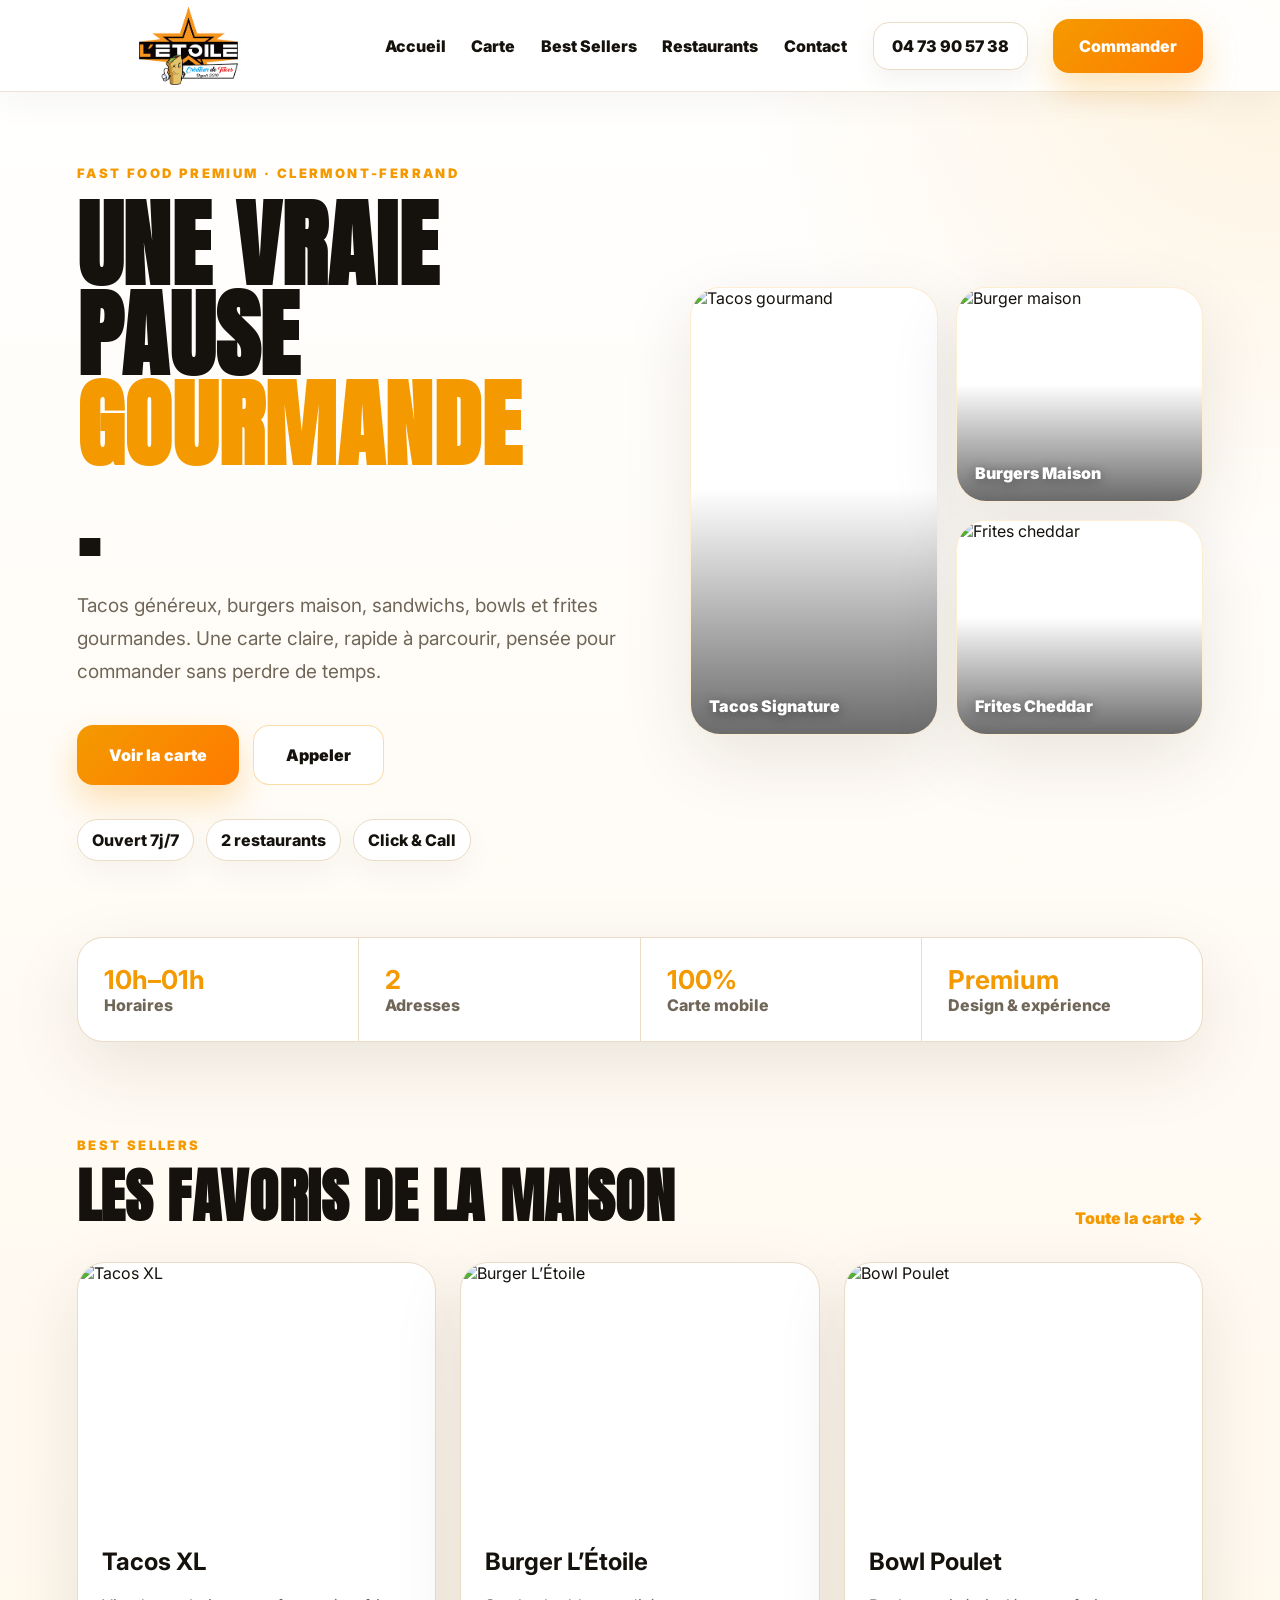
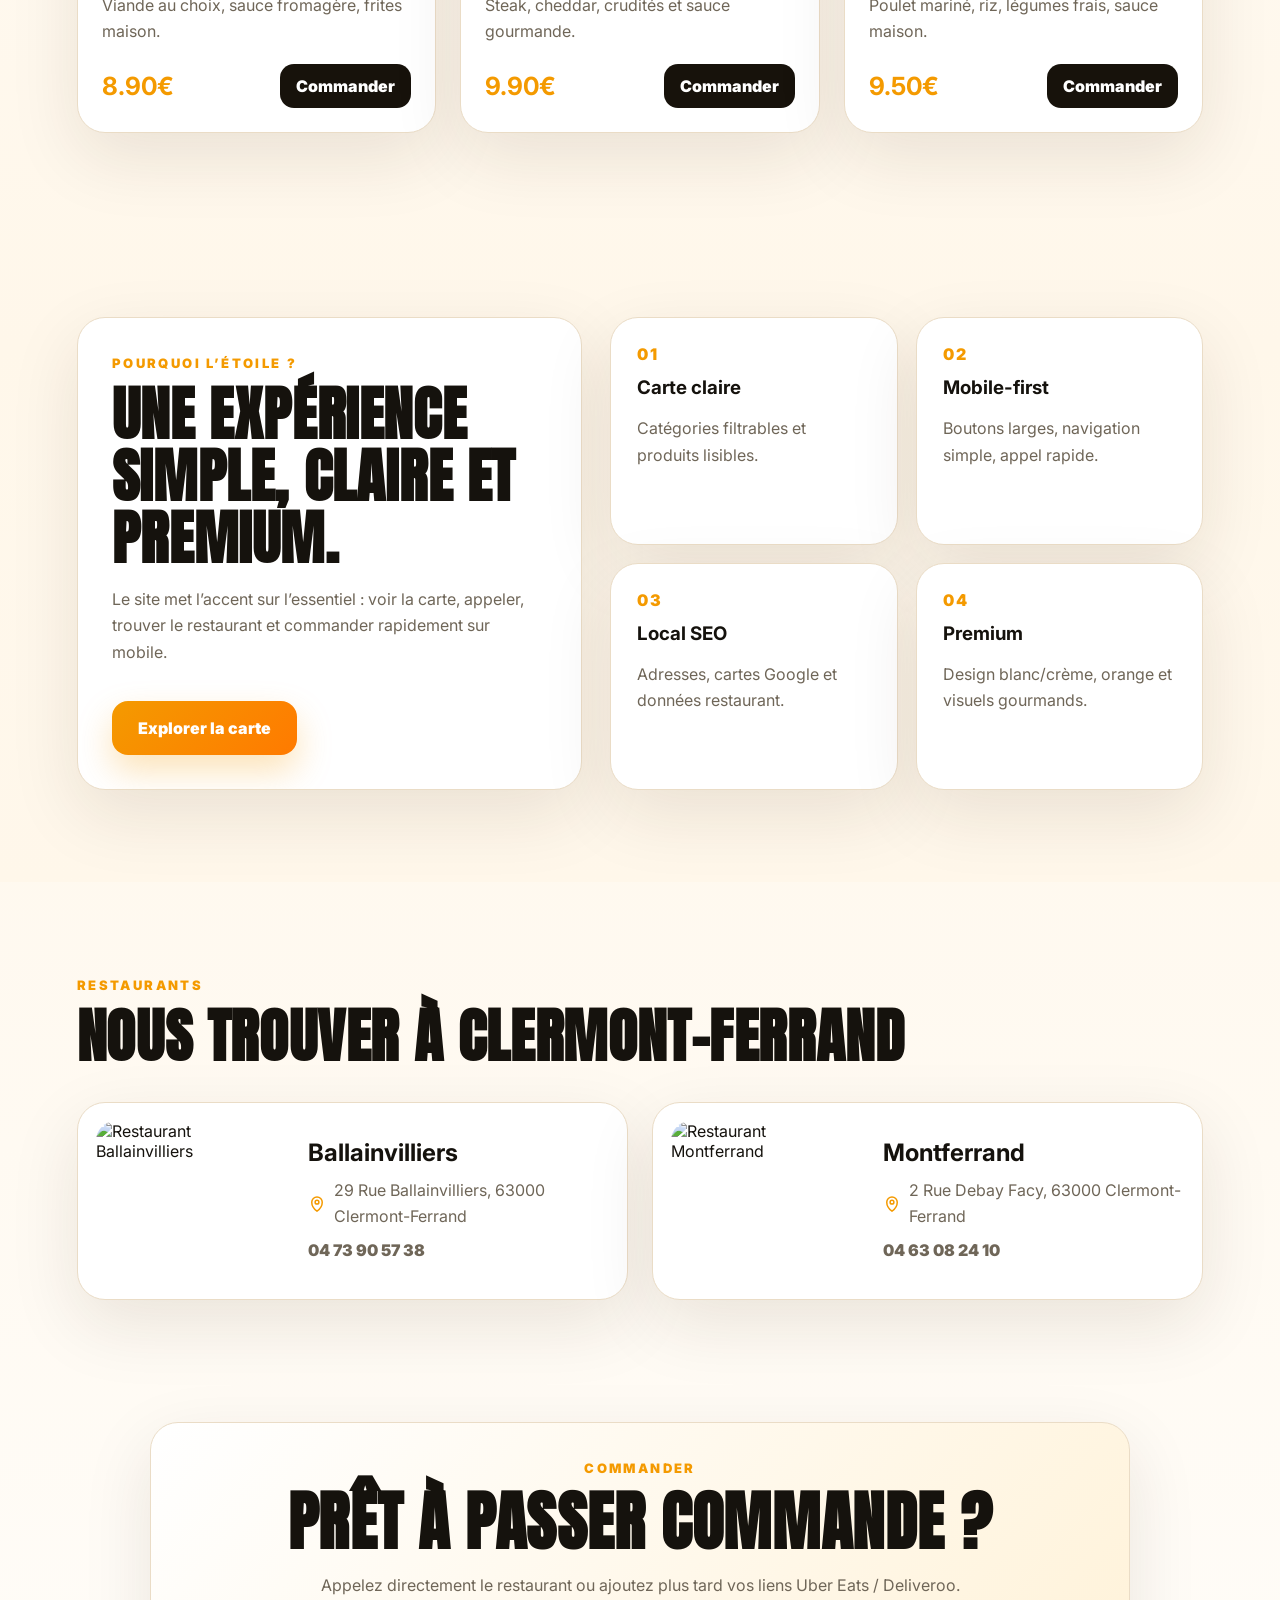
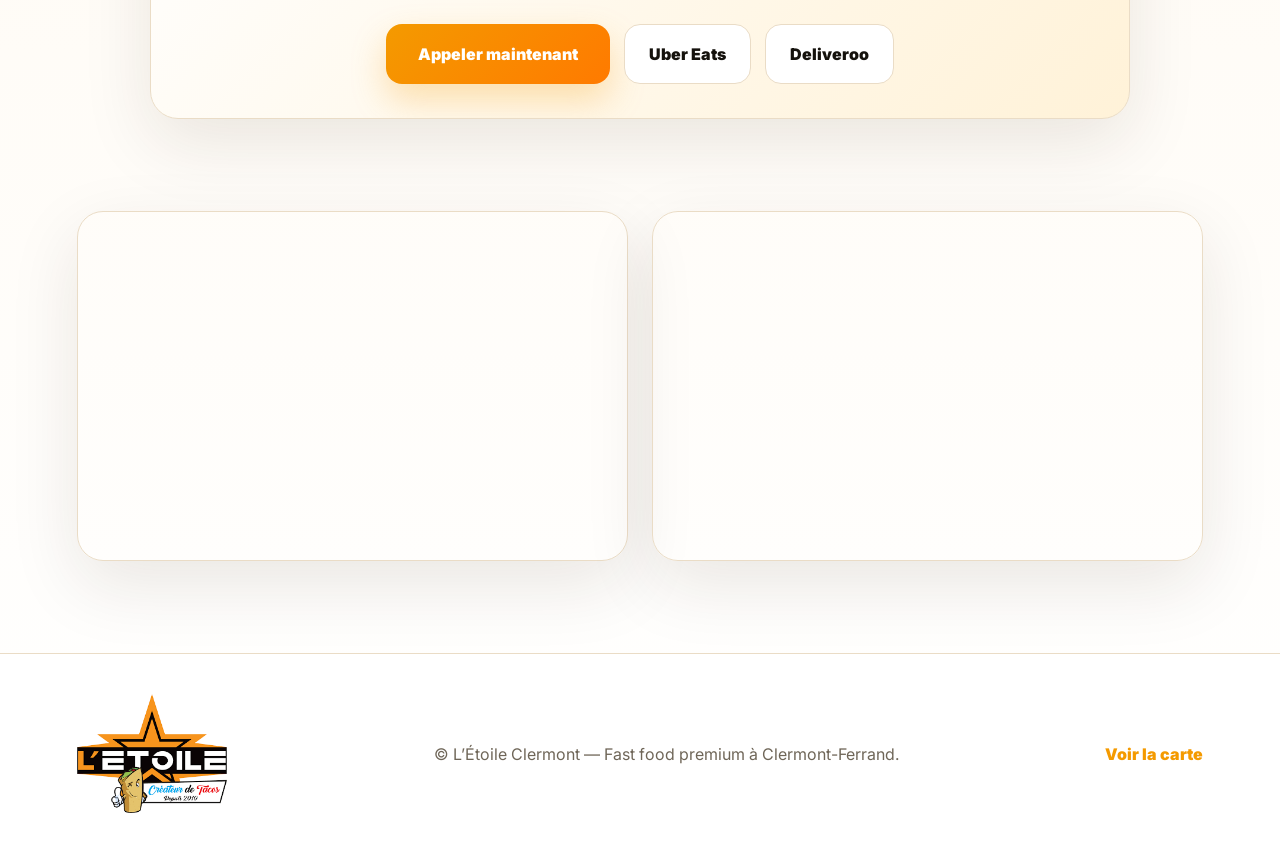
==== commit b36bd9d2: "h" ====
--- a/index.html
+++ b/index.html
@@ -3,131 +3,220 @@
 <head>
   <meta charset="UTF-8" />
   <meta name="viewport" content="width=device-width, initial-scale=1.0" />
-  <title>L’Étoile Clermont-Ferrand — Fast Food Premium</title>
-  <meta name="description" content="L’Étoile Clermont-Ferrand : tacos, burgers maison, sandwichs, bowls, frites et menus gourmands à Clermont-Ferrand." />
-  <meta name="keywords" content="Fast Food Clermont-Ferrand, Tacos Clermont, Burgers Maison, L'Étoile Clermont-Ferrand" />
-  <meta name="theme-color" content="#ffffff" />
+
+  <title>L’Étoile Clermont-Ferrand — Tacos, Burgers & Fast Food Premium</title>
+  <meta name="description" content="L’Étoile Clermont-Ferrand : tacos, burgers maison, sandwichs, bowls, frites et menus gourmands à Clermont-Ferrand. Retrouvez nos restaurants Ballainvilliers et Montferrand." />
+  <meta name="keywords" content="Fast Food Clermont-Ferrand, Tacos Clermont, Burgers Maison, L'Étoile Clermont-Ferrand, tacos Clermont-Ferrand, burgers Clermont, sandwichs Clermont" />
+  <meta name="robots" content="index, follow" />
+  <meta name="theme-color" content="#fff7ea" />
+
+  <meta property="og:title" content="L’Étoile Clermont-Ferrand — Fast Food Premium" />
+  <meta property="og:description" content="Tacos, burgers maison, sandwichs, bowls et menus gourmands à Clermont-Ferrand." />
+  <meta property="og:type" content="restaurant" />
+  <meta property="og:locale" content="fr_FR" />
+
   <script type="application/ld+json">
-    {"@context":"https://schema.org","@type":"Restaurant","name":"L’Étoile Clermont","servesCuisine":["Fast Food","Tacos","Burgers"],"address":[{"@type":"PostalAddress","streetAddress":"29 Rue Ballainvilliers","addressLocality":"Clermont-Ferrand","postalCode":"63000","addressCountry":"FR"},{"@type":"PostalAddress","streetAddress":"2 Rue Debay Facy","addressLocality":"Clermont-Ferrand","postalCode":"63000","addressCountry":"FR"}],"telephone":["+33473905738","+33463082410"]}
+  {
+    "@context":"https://schema.org",
+    "@type":"Restaurant",
+    "name":"L’Étoile Clermont",
+    "servesCuisine":["Fast Food","Tacos","Burgers","Sandwichs"],
+    "priceRange":"€€",
+    "address":[
+      {"@type":"PostalAddress","streetAddress":"29 Rue Ballainvilliers","addressLocality":"Clermont-Ferrand","postalCode":"63000","addressCountry":"FR"},
+      {"@type":"PostalAddress","streetAddress":"2 Rue Debay Facy","addressLocality":"Clermont-Ferrand","postalCode":"63000","addressCountry":"FR"}
+    ],
+    "telephone":["+33473905738","+33463082410"]
+  }
   </script>
+
+  <link rel="preconnect" href="https://images.unsplash.com">
   <link rel="stylesheet" href="style.css" />
 </head>
+
 <body>
-
-<header class="site-header">
-  <a class="brand" href="index.html"><img src="assets/logo.png" alt="L'Étoile Clermont"></a>
-  <button class="menu-toggle" aria-label="Menu"><span></span><span></span><span></span></button>
-  <nav class="main-nav">
-    <a class="active" href="index.html">Accueil</a>
-    <a href="menu.html">Carte</a>
-    <a href="#best">Best Sellers</a>
-    <a href="#restaurants">Restaurants</a>
-    <a href="#contact">Contact</a>
-    <a class="btn" href="tel:0473905738">Commander</a>
-  </nav>
-</header>
-
-<main>
-  <section class="hero">
-    <div class="hero-text">
-      <p class="eyebrow">Fast Food Premium</p>
-      <h1>L’Étoile Clermont</h1>
-      <p>Découvrez le vrai goût du premium. Des ingrédients frais, des sauces maison onctueuses et des recettes signatures uniques qui font toute la différence.</p>
-      <div class="actions">
-        <a class="btn primary" href="menu.html">Consulter la carte</a>
-        <a class="btn secondary" href="tel:0473905738">Appeler Ballainvilliers</a>
-      </div>
-    </div>
-    <div class="hero-food">
-      <div class="wrap"></div>
-      <div class="burger"></div>
-      <div class="fries"></div>
-    </div>
-  </section>
-
-  <div class="section-title" id="best">
-    <h2>Nos Best Sellers</h2>
-    <p>Les recettes incontournables plébiscitées par nos clients fidèles.</p>
-  </div>
-
-  <section class="layout">
-    <div class="cards" id="bestGrid">
-      </div>
-
-    <aside class="side" id="restaurants">
-      <article class="panel locations">
-        <h2>Nos Restaurants</h2>
-        <div class="restaurant">
-          <img src="https://images.unsplash.com/photo-1517248135467-4c7edcad34c4?auto=format&fit=crop&w=300&q=80" alt="L'Étoile Ballainvilliers">
+  <header class="site-header">
+    <a class="brand" href="index.html" aria-label="Accueil L’Étoile Clermont">
+      <img src="assets/logo.png" alt="L’Étoile Clermont" />
+    </a>
+
+    <button class="menu-toggle" aria-label="Ouvrir le menu" aria-expanded="false">
+      <span></span><span></span><span></span>
+    </button>
+
+    <nav class="main-nav" aria-label="Navigation principale">
+      <a class="active" href="index.html">Accueil</a>
+      <a href="menu.html">Carte</a>
+      <a href="#best">Best Sellers</a>
+      <a href="#restaurants">Restaurants</a>
+      <a href="#contact">Contact</a>
+      <a class="nav-phone" href="tel:0473905738">04 73 90 57 38</a>
+      <a class="btn btn-primary" href="tel:0473905738">Commander</a>
+    </nav>
+  </header>
+
+  <main>
+    <section class="hero">
+      <div class="hero-copy reveal">
+        <span class="label">Fast food premium · Clermont-Ferrand</span>
+        <h1>Une vraie pause <em>gourmande</em>.</h1>
+        <p>
+          Tacos généreux, burgers maison, sandwichs, bowls et frites gourmandes.
+          Une carte claire, rapide à parcourir, pensée pour commander sans perdre de temps.
+        </p>
+
+        <div class="hero-actions">
+          <a class="btn btn-primary btn-large" href="menu.html">Voir la carte</a>
+          <a class="btn btn-soft btn-large" href="tel:0473905738">Appeler</a>
+        </div>
+
+        <div class="hero-points" aria-label="Points forts">
+          <span>Ouvert 7j/7</span>
+          <span>2 restaurants</span>
+          <span>Click & Call</span>
+        </div>
+      </div>
+
+      <div class="hero-gallery reveal" aria-label="Produits L’Étoile Clermont">
+        <article class="hero-card hero-card-big">
+          <img src="https://images.unsplash.com/photo-1626700051175-6818013e1d4f?auto=format&fit=crop&w=1100&q=90" alt="Tacos gourmand" />
+          <span>Tacos Signature</span>
+        </article>
+        <article class="hero-card">
+          <img src="https://images.unsplash.com/photo-1568901346375-23c9450c58cd?auto=format&fit=crop&w=900&q=90" alt="Burger maison" />
+          <span>Burgers Maison</span>
+        </article>
+        <article class="hero-card">
+          <img src="https://images.unsplash.com/photo-1573080496219-bb080dd4f877?auto=format&fit=crop&w=900&q=90" alt="Frites cheddar" />
+          <span>Frites Cheddar</span>
+        </article>
+      </div>
+    </section>
+
+    <section class="trust-strip">
+      <article><strong>10h–01h</strong><span>Horaires</span></article>
+      <article><strong>2</strong><span>Adresses</span></article>
+      <article><strong>100%</strong><span>Carte mobile</span></article>
+      <article><strong>Premium</strong><span>Design & expérience</span></article>
+    </section>
+
+    <section class="section" id="best">
+      <div class="section-head reveal">
+        <div>
+          <span class="label">Best Sellers</span>
+          <h2>Les favoris de la maison</h2>
+        </div>
+        <a class="text-link" href="menu.html">Toute la carte →</a>
+      </div>
+
+      <div class="product-grid reveal">
+        <article class="product-card">
+          <img src="https://images.unsplash.com/photo-1626700051175-6818013e1d4f?auto=format&fit=crop&w=900&q=90" alt="Tacos XL" />
+          <div>
+            <h3>Tacos XL</h3>
+            <p>Viande au choix, sauce fromagère, frites maison.</p>
+            <footer><strong>8.90€</strong><a href="tel:0473905738">Commander</a></footer>
+          </div>
+        </article>
+
+        <article class="product-card">
+          <img src="https://images.unsplash.com/photo-1550547660-d9450f859349?auto=format&fit=crop&w=900&q=90" alt="Burger L’Étoile" />
+          <div>
+            <h3>Burger L’Étoile</h3>
+            <p>Steak, cheddar, crudités et sauce gourmande.</p>
+            <footer><strong>9.90€</strong><a href="tel:0473905738">Commander</a></footer>
+          </div>
+        </article>
+
+        <article class="product-card">
+          <img src="https://images.unsplash.com/photo-1512621776951-a57141f2eefd?auto=format&fit=crop&w=900&q=90" alt="Bowl Poulet" />
+          <div>
+            <h3>Bowl Poulet</h3>
+            <p>Poulet mariné, riz, légumes frais, sauce maison.</p>
+            <footer><strong>9.50€</strong><a href="tel:0473905738">Commander</a></footer>
+          </div>
+        </article>
+      </div>
+    </section>
+
+    <section class="section split-section">
+      <div class="content-card reveal">
+        <span class="label">Pourquoi L’Étoile ?</span>
+        <h2>Une expérience simple, claire et premium.</h2>
+        <p>Le site met l’accent sur l’essentiel : voir la carte, appeler, trouver le restaurant et commander rapidement sur mobile.</p>
+        <a class="btn btn-primary" href="menu.html">Explorer la carte</a>
+      </div>
+
+      <div class="feature-grid reveal">
+        <article><span>01</span><h3>Carte claire</h3><p>Catégories filtrables et produits lisibles.</p></article>
+        <article><span>02</span><h3>Mobile-first</h3><p>Boutons larges, navigation simple, appel rapide.</p></article>
+        <article><span>03</span><h3>Local SEO</h3><p>Adresses, cartes Google et données restaurant.</p></article>
+        <article><span>04</span><h3>Premium</h3><p>Design blanc/crème, orange et visuels gourmands.</p></article>
+      </div>
+    </section>
+
+    <section class="section locations" id="restaurants">
+      <div class="section-head reveal">
+        <div>
+          <span class="label">Restaurants</span>
+          <h2>Nous trouver à Clermont-Ferrand</h2>
+        </div>
+      </div>
+
+      <div class="location-grid reveal">
+        <article class="location-card">
+          <img src="https://images.unsplash.com/photo-1555992336-03a23c7b20ee?auto=format&fit=crop&w=700&q=85" alt="Restaurant Ballainvilliers" />
           <div>
             <h3>Ballainvilliers</h3>
-            <a class="map-link" target="_blank" rel="noopener noreferrer" href="https://maps.google.com/?q=29+Rue+Ballainvilliers+63000+Clermont-Ferrand">
-              <svg width="14" height="14" viewBox="0 0 24 24" fill="none" stroke="currentColor" stroke-width="2" stroke-linecap="round" stroke-linejoin="round"><path d="M21 10c0 7-9 13-9 13s-9-6-9-13a9 9 0 0 1 18 0z"></path><circle cx="12" cy="10" r="3"></circle></svg>
-              29 Rue Ballainvilliers, 63000
+            <a class="map-link" target="_blank" rel="noopener noreferrer" href="https://www.google.com/maps/search/?api=1&query=29%20Rue%20Ballainvilliers%2C%2063000%20Clermont-Ferrand">
+              <svg viewBox="0 0 24 24" fill="none" aria-hidden="true"><path d="M12 21s7-5.2 7-12a7 7 0 1 0-14 0c0 6.8 7 12 7 12Z" stroke="currentColor" stroke-width="2"/><circle cx="12" cy="9" r="2.5" stroke="currentColor" stroke-width="2"/></svg>
+              29 Rue Ballainvilliers, 63000 Clermont-Ferrand
             </a>
-            <a class="phone" href="tel:0473905738">04 73 90 57 38</a>
-          </div>
-        </div>
-        <div class="restaurant">
-          <img src="https://images.unsplash.com/photo-1555396273-367ea4eb4db5?auto=format&fit=crop&w=300&q=80" alt="L'Étoile Montferrand">
+            <a class="phone-link" href="tel:0473905738">04 73 90 57 38</a>
+          </div>
+        </article>
+
+        <article class="location-card">
+          <img src="https://images.unsplash.com/photo-1555396273-367ea4eb4db5?auto=format&fit=crop&w=700&q=85" alt="Restaurant Montferrand" />
           <div>
             <h3>Montferrand</h3>
-            <a class="map-link" target="_blank" rel="noopener noreferrer" href="https://maps.google.com/?q=2+Rue+Debay+Facy+63000+Clermont-Ferrand">
-              <svg width="14" height="14" viewBox="0 0 24 24" fill="none" stroke="currentColor" stroke-width="2" stroke-linecap="round" stroke-linejoin="round"><path d="M21 10c0 7-9 13-9 13s-9-6-9-13a9 9 0 0 1 18 0z"></path><circle cx="12" cy="10" r="3"></circle></svg>
-              2 Rue Debay Facy, 63000
+            <a class="map-link" target="_blank" rel="noopener noreferrer" href="https://www.google.com/maps/search/?api=1&query=2%20Rue%20Debay%20Facy%2C%2063000%20Clermont-Ferrand">
+              <svg viewBox="0 0 24 24" fill="none" aria-hidden="true"><path d="M12 21s7-5.2 7-12a7 7 0 1 0-14 0c0 6.8 7 12 7 12Z" stroke="currentColor" stroke-width="2"/><circle cx="12" cy="9" r="2.5" stroke="currentColor" stroke-width="2"/></svg>
+              2 Rue Debay Facy, 63000 Clermont-Ferrand
             </a>
-            <a class="phone" href="tel:0463082410">04 63 08 24 10</a>
-          </div>
-        </div>
-      </article>
-
-      <article class="panel delivery" id="contact">
-        <h2>Commandez sur</h2>
-        <div>
-          <a href="https://www.ubereats.com" target="_blank" rel="noopener noreferrer">Uber Eats</a>
-          <a href="https://deliveroo.fr" target="_blank" rel="noopener noreferrer">Deliveroo</a>
-        </div>
-      </article>
-    </aside>
-  </section>
-
-  <section class="maps">
-    <iframe title="L’Étoile Ballainvilliers Google Maps" loading="lazy" referrerpolicy="no-referrer-when-downgrade" src="https://www.google.com/maps/embed?pb=!1m18!1m12!1m3!1d2781.4239851613093!2d3.0850257769165386!3d45.77271921313437!2m3!1f0!2f0!3f0!3m2!1i1024!2i1000!1f0!3f0!3m2!1m1!2zNDXCsDQ2JzIxLjgiTiAzwrAwNScxNS40IkU!5e0!3m2!1sfr!2sfr!4v1710000000000!5m2!1sfr!2sfr"></iframe>
-    <iframe title="L’Étoile Montferrand Google Maps" loading="lazy" referrerpolicy="no-referrer-when-downgrade" src="https://www.google.com/maps/embed?pb=!1m18!1m12!1m3!1d2780.4439066601445!2d3.1118181769174154!3d45.792372411818274!2m3!1f0!2f0!3f0!3m2!1i1024!2i1000!1f0!3f0!3m2!1m1!2zNDXCsDQ3JzMyLjUiTiAzwrAwNyc1MS40IkU!5e0!3m2!1sfr!2sfr!4v1710000000001!5m2!1sfr!2sfr"></iframe>
-  </section>
-</main>
-
-<footer>
-  <img src="assets/logo.png" alt="L'Étoile">
-  <p>© L’Étoile Clermont — Tous droits réservés.</p>
-  <a href="menu.html">Voir le menu complet</a>
-</footer>
-
-<a class="mobile-call-fab" href="tel:0473905738" aria-label="Appeler L’Étoile Clermont">
-  <svg viewBox="0 0 24 24" fill="none" stroke="currentColor" stroke-width="2.5" stroke-linecap="round" stroke-linejoin="round">
-    <path d="M22 16.92v3a2 2 0 0 1-2.18 2 19.79 19.79 0 0 1-8.63-3.07 19.5 19.5 0 0 1-6-6 19.79 19.79 0 0 1-3.07-8.67A2 2 0 0 1 4.11 2h3a2 2 0 0 1 2 1.72 12.84 12.84 0 0 0 .7 2.81 2 2 0 0 1-.45 2.11L8.09 9.91a16 16 0 0 0 6 6l1.27-1.27a2 2 0 0 1 2.11-.45 12.84 12.84 0 0 0 2.81.7A2 2 0 0 1 22 16.92z"></path>
-  </svg>
-  <span>Appeler</span>
-</a>
-
-<script src="menu-data.js"></script>
-<script src="script.js"></script>
-<script>
-  // Dynamic Best Sellers inject
-  if(typeof menuData !== 'undefined' && document.getElementById('bestGrid')){
-    const bGrid = document.getElementById('bestGrid');
-    let count = 0;
-    menuData.forEach(g => g.items.forEach((item, index) => {
-      if(index === 0 && count < 4) {
-        const [name, desc, price, image] = item;
-        const art = document.createElement('article');
-        art.className = 'menu-card reveal';
-        art.innerHTML = `<span class="cat">${g.category}</span><img src="${image}" alt="${name}" loading="lazy"><div class="body"><h3>${name}</h3><p>${desc}</p><div class="price"><span>${price}</span><a class="mini-order" href="tel:0473905738">Commander</a></div></div>`;
-        bGrid.appendChild(art);
-        count++;
-      }
-    }));
-  }
-</script>
+            <a class="phone-link" href="tel:0463082410">04 63 08 24 10</a>
+          </div>
+        </article>
+      </div>
+    </section>
+
+    <section class="section order-section" id="contact">
+      <div class="order-card reveal">
+        <span class="label">Commander</span>
+        <h2>Prêt à passer commande ?</h2>
+        <p>Appelez directement le restaurant ou ajoutez plus tard vos liens Uber Eats / Deliveroo.</p>
+        <div class="order-actions">
+          <a class="btn btn-primary btn-large" href="tel:0473905738">Appeler maintenant</a>
+          <a class="delivery-link" href="https://ubereats.com" target="_blank" rel="noopener noreferrer">Uber Eats</a>
+          <a class="delivery-link" href="https://deliveroo.fr" target="_blank" rel="noopener noreferrer">Deliveroo</a>
+        </div>
+      </div>
+    </section>
+
+    <section class="map-grid">
+      <iframe title="L’Étoile Ballainvilliers Google Maps" loading="lazy" referrerpolicy="no-referrer-when-downgrade" src="https://www.google.com/maps?q=29%20Rue%20Ballainvilliers%2C%2063000%20Clermont-Ferrand&output=embed"></iframe>
+      <iframe title="L’Étoile Montferrand Google Maps" loading="lazy" referrerpolicy="no-referrer-when-downgrade" src="https://www.google.com/maps?q=2%20Rue%20Debay%20Facy%2C%2063000%20Clermont-Ferrand&output=embed"></iframe>
+    </section>
+  </main>
+
+  <footer class="site-footer">
+    <img src="assets/logo.png" alt="L’Étoile Clermont" />
+    <p>© L’Étoile Clermont — Fast food premium à Clermont-Ferrand.</p>
+    <a href="menu.html">Voir la carte</a>
+  </footer>
+
+  <a class="mobile-call-fab" href="tel:0473905738" aria-label="Appeler L’Étoile Clermont">☎ Appeler</a>
+
+  <script src="script.js"></script>
 </body>
 </html>
--- a/style.css
+++ b/style.css
@@ -1,715 +1,659 @@
 @import url('https://fonts.googleapis.com/css2?family=Anton&family=Inter:wght@400;500;600;700;800;900&display=swap');
 
-:root {
-  --bg: #fffaf3;
-  --white: #fff;
-  --text: #111;
-  --muted: #666;
-  --orange: #f49a00;
-  --orange2: #ff7a00;
-  --line: #ece2d2;
-  --shadow: 0 22px 60px rgba(40,24,0,.09);
-}
-
-* { box-sizing: border-box; }
-html { scroll-behavior: smooth; }
-
-body {
-  margin: 0;
-  background: linear-gradient(180deg, #fff, #fffaf3 72%, #fff);
-  color: var(--text);
-  font-family: Inter, system-ui, Arial, sans-serif;
-  overflow-x: hidden;
-  opacity: 1;
-  transition: opacity .22s ease;
-}
-
-body.page-exit { opacity: 0; }
-a { color: inherit; }
-
-.site-header {
-  height: 92px;
-  position: sticky;
-  top: 0;
-  z-index: 1000;
-  display: flex;
-  align-items: center;
-  padding: 0 clamp(22px, 7vw, 120px);
-  background: rgba(255,255,255,.9);
-  backdrop-filter: blur(18px);
-  border-bottom: 1px solid var(--line);
-}
-
-.brand {
-  display: flex;
-  align-items: center;
-  width: 250px;
-  min-width: 250px;
-  height: 80px;
-  overflow: hidden;
-}
-
-.brand img {
-  width: 230px;
-  max-height: 100%;
-  object-fit: contain;
-}
-
-.menu-toggle {
-  display: none;
-  background: none;
-  border: none;
-  cursor: pointer;
-  padding: 10px;
-  margin-left: auto;
-}
-
-.menu-toggle span {
-  display: block;
-  width: 26px;
-  height: 2.5px;
-  background: var(--text);
-  margin: 6px 0;
-  transition: .25s;
-}
-
-.main-nav {
-  margin-left: auto;
-  display: flex;
-  align-items: center;
-  gap: clamp(15px, 3vw, 34px);
-  font-weight: 600;
-  font-size: 15px;
-}
-
-.main-nav a {
-  text-decoration: none;
-  color: var(--text);
-  opacity: .75;
-  transition: opacity .2s;
-  padding: 8px 0;
-}
-
-.main-nav a:hover, .main-nav a.active {
-  opacity: 1;
-  color: var(--orange);
-}
-
-.main-nav .btn {
-  background: var(--text);
-  color: #fff;
-  padding: 13px 28px;
-  border-radius: 999px;
-  opacity: 1;
-  transition: transform .2s, background .2s;
-}
-
-.main-nav .btn:hover {
-  background: var(--orange);
-  transform: translateY(-2px);
-}
-
-.hero {
-  display: grid;
-  grid-template-columns: 1.1fr 0.9fr;
-  align-items: center;
-  gap: 40px;
-  padding: 80px clamp(22px, 7vw, 120px);
-  max-width: 1400px;
-  margin: 0 auto;
-}
-
-.hero-text { max-width: 580px; }
-
-.eyebrow {
-  font-weight: 800;
-  text-transform: uppercase;
-  letter-spacing: 2px;
-  color: var(--orange);
-  font-size: 14px;
-  margin: 0 0 16px;
-}
-
-.hero h1 {
-  font-family: 'Anton', sans-serif;
-  font-size: clamp(46px, 5.5vw, 84px);
-  line-height: .95;
-  text-transform: uppercase;
-  margin: 0 0 24px;
-  letter-spacing: -1px;
-}
-
-.hero p {
-  font-size: clamp(16px, 1.2vw, 19px);
-  line-height: 1.6;
-  color: var(--muted);
-  margin: 0 0 38px;
-}
-
-.actions {
-  display: flex;
-  align-items: center;
-  gap: 20px;
-  flex-wrap: wrap;
-}
-
-.actions .btn {
-  display: inline-flex;
-  align-items: center;
-  justify-content: center;
-  padding: 18px 38px;
-  border-radius: 999px;
-  font-weight: 700;
-  text-decoration: none;
-  font-size: 16px;
-  transition: .25s;
-}
-
-.actions .btn.primary {
-  background: linear-gradient(135deg, var(--orange), var(--orange2));
-  color: #fff;
-  box-shadow: 0 14px 34px rgba(244,154,0,.25);
-}
-
-.actions .btn.primary:hover {
-  transform: translateY(-3px);
-  box-shadow: 0 18px 40px rgba(244,154,0,.35);
-}
-
-.actions .btn.secondary {
-  background: var(--white);
-  color: var(--text);
-  border: 1px solid var(--line);
-}
-
-.actions .btn.secondary:hover {
-  background: var(--bg);
-  transform: translateY(-3px);
-}
-
-.hero-food {
-  position: relative;
-  height: 520px;
-  width: 100%;
-}
-
-.wrap, .burger, .fries {
-  position: absolute;
-  background-size: contain;
-  background-repeat: no-repeat;
-  background-position: center;
-}
-
-.wrap {
-  width: 65%;
-  height: 340px;
-  background-image: url('https://images.unsplash.com/photo-1571091718767-18b5b1457add?auto=format&fit=crop&w=600&q=80');
-  border-radius: 32px;
-  top: 110px;
-  left: 0;
-  box-shadow: var(--shadow);
-  transform: rotate(-3deg);
-}
-
-.burger {
-  width: 60%;
-  height: 360px;
-  background-image: url('https://images.unsplash.com/photo-1568901346375-23c9450c58cd?auto=format&fit=crop&w=600&q=80');
-  border-radius: 32px;
-  top: 40px;
-  left: 35%;
-  box-shadow: var(--shadow);
-  z-index: 2;
-}
-
-.fries {
-  width: 40%;
-  height: 280px;
-  background-image: url('https://images.unsplash.com/photo-1573080496219-bb080dd4f877?auto=format&fit=crop&w=500&q=80');
-  border-radius: 32px;
-  top: 200px;
-  left: 55%;
-  box-shadow: var(--shadow);
-  z-index: 3;
-  transform: rotate(5deg);
-}
-
-.section-title {
-  text-align: center;
-  padding: 60px clamp(22px, 7vw, 120px) 20px;
-  max-width: 800px;
-  margin: 0 auto;
-}
-
-.section-title h2 {
-  font-family: 'Anton', sans-serif;
-  font-size: clamp(36px, 4vw, 54px);
-  text-transform: uppercase;
-  margin: 0 0 12px;
-}
-
-.section-title p {
-  color: var(--muted);
-  font-size: 16px;
-  margin: 0;
-}
-
-.layout {
-  display: grid;
-  grid-template-columns: 1fr 380px;
-  gap: 48px;
-  padding: 0 clamp(22px, 7vw, 120px) 80px;
-  max-width: 1400px;
-  margin: 0 auto;
-}
-
-.cards {
-  display: grid;
-  grid-template-columns: repeat(2, 1fr);
-  gap: 30px;
-}
-
-.menu-card {
-  background: var(--white);
-  border: 1px solid var(--line);
-  border-radius: 28px;
-  padding: 0;
-  position: relative;
-  transition: transform .3s ease, box-shadow .3s ease;
-  overflow: hidden;
-  display: flex;
-  flex-direction: column;
-}
-
-.menu-card:hover {
-  transform: translateY(-6px);
-  box-shadow: var(--shadow);
-}
-
-.menu-card img {
-  width: 100%;
-  height: 250px;
-  object-fit: cover;
-  transition: transform .5s;
-}
-
-.menu-card:hover img { transform: scale(1.04); }
-
-.menu-card .body {
-  padding: 26px;
-  display: flex;
-  flex-direction: column;
-  flex: 1;
-}
-
-.menu-card .cat {
-  position: absolute;
-  top: 18px;
-  left: 18px;
-  background: rgba(255,255,255,.95);
-  backdrop-filter: blur(8px);
-  padding: 6px 14px;
-  border-radius: 999px;
-  font-size: 12px;
-  font-weight: 700;
-  color: var(--text);
-  z-index: 10;
-  border: 1px solid rgba(0,0,0,.05);
-}
-
-.menu-card h3 {
-  margin: 0 0 8px;
-  font-size: 22px;
-  font-weight: 800;
-}
-
-.menu-card p {
-  margin: 0 0 20px;
-  color: var(--muted);
-  font-size: 14px;
-  line-height: 1.5;
-  flex: 1;
-}
-
-.price {
-  display: flex;
-  align-items: center;
-  justify-content: space-between;
-  margin-top: auto;
-  border-top: 1px dashed var(--line);
-  padding-top: 18px;
-}
-
-.price span {
-  font-family: 'Anton', sans-serif;
-  font-size: 24px;
-  color: var(--text);
-}
-
-.mini-order {
-  background: var(--bg);
-  color: var(--text);
-  text-decoration: none;
-  padding: 10px 20px;
-  border-radius: 999px;
-  font-weight: 700;
-  font-size: 13px;
-  border: 1px solid var(--line);
-  transition: .2s;
-}
-
-.mini-order:hover {
-  background: var(--text);
-  color: #fff;
-  border-color: var(--text);
-}
-
-.side {
-  display: flex;
-  flex-direction: column;
-  gap: 30px;
-}
-
-.panel {
-  background: var(--white);
-  border: 1px solid var(--line);
-  border-radius: 28px;
-  padding: 30px;
-}
-
-.panel h2 {
-  font-family: 'Anton', sans-serif;
-  font-size: 24px;
-  text-transform: uppercase;
-  margin: 0 0 20px;
-}
-
-.restaurant {
-  display: flex;
-  gap: 16px;
-  align-items: flex-start;
-  padding-bottom: 20px;
-  border-bottom: 1px dashed var(--line);
-  margin-bottom: 20px;
-}
-
-.restaurant:last-child {
-  border: none;
-  margin: 0;
-  padding: 0;
-}
-
-.restaurant img {
-  width: 74px;
-  height: 74px;
-  border-radius: 18px;
-  object-fit: cover;
-}
-
-.restaurant h3 {
-  margin: 0 0 6px;
-  font-size: 16px;
-  font-weight: 700;
-}
-
-.restaurant a {
-  display: block;
-  font-size: 13px;
-  color: var(--muted);
-  text-decoration: none;
-  margin-bottom: 4px;
-}
-
-.restaurant .phone {
-  color: var(--orange);
-  font-weight: 700;
-}
-
-.delivery div {
-  display: grid;
-  grid-template-columns: 1fr 1fr;
-  gap: 12px;
-}
-
-.delivery a {
-  display: flex;
-  align-items: center;
-  justify-content: center;
-  height: 54px;
-  border-radius: 16px;
-  border: 1px solid var(--line);
-  text-decoration: none;
-  font-weight: 700;
-  font-size: 14px;
-  background: var(--bg);
-  transition: .2s;
-}
-
-.delivery a:hover {
-  background: var(--text);
-  color: #fff;
-}
-
-.maps {
-  display: grid;
-  grid-template-columns: 1fr 1fr;
-  gap: 30px;
-  padding: 0 clamp(22px, 7vw, 120px) 80px;
-  max-width: 1400px;
-  margin: 0 auto;
-}
-
-.maps iframe {
-  width: 100%;
-  height: 350px;
-  border: 1px solid var(--line);
-  border-radius: 28px;
-  background: #fff;
-}
-
-footer {
-  background: var(--white);
-  border-top: 1px solid var(--line);
-  padding: 40px clamp(22px, 7vw, 120px);
-  display: flex;
-  align-items: center;
-  justify-content: space-between;
-  max-width: 1400px;
-  margin: 0 auto;
-}
-
-footer img { width: 150px; }
-footer p { color: var(--muted); font-size: 14px; }
-footer a { color: var(--orange); font-weight: 900; text-decoration: none; }
-
-.reveal {
-  opacity: 0;
-  transform: translateY(16px);
-  transition: .55s;
-}
-
-.reveal.show {
-  opacity: 1;
-  transform: none;
-}
-
-.menu-page .menu-hero {
-  text-align: center;
-  padding: 80px clamp(22px, 7vw, 120px) 40px;
-  max-width: 800px;
-  margin: 0 auto;
-}
-
-.menu-page .menu-hero h1 {
-  font-family: 'Anton', sans-serif;
-  font-size: clamp(42px, 5vw, 68px);
-  text-transform: uppercase;
-  margin: 0 0 12px;
-}
-
-.menu-page .menu-hero p { color: var(--muted); font-size: 16px; margin: 0; }
-
-.menu-zone {
-  max-width: 1400px;
-  margin: 0 auto;
-  padding: 0 clamp(22px, 7vw, 120px) 80px;
-}
-
-.filters {
-  display: flex;
-  justify-content: center;
-  gap: 12px;
-  margin-bottom: 40px;
-  flex-wrap: wrap;
-}
-
-.filters button {
-  background: var(--white);
-  border: 1px solid var(--line);
-  padding: 12px 24px;
-  border-radius: 999px;
-  font-weight: 600;
-  font-size: 14px;
-  cursor: pointer;
-  transition: .2s;
-  color: var(--text);
-}
-
-.filters button:hover, .filters button.active {
-  background: var(--text);
-  color: #fff;
-  border-color: var(--text);
-  box-shadow: 0 8px 20px rgba(0,0,0,.05);
-}
-
-.menu-grid {
-  display: grid;
-  grid-template-columns: repeat(3, 1fr);
-  gap: 30px;
-}
-
-/* ==========================================================================
-   Premium Responsive Media Queries (M9addin l l-Mobile 100%)
-   ========================================================================== */
-
-@media (max-width: 1150px) {
-  .layout { grid-template-columns: 1fr; }
-  .side { display: grid; grid-template-columns: 1fr 1fr; gap: 20px; }
-  .cards { grid-template-columns: repeat(2, 1fr); }
-  .menu-grid { grid-template-columns: repeat(2, 1fr); }
-}
-
-@media (max-width: 900px) {
-  .site-header { height: 82px; padding: 0 24px; }
-  .brand { width: 190px; min-width: 190px; }
-  .brand img { width: 180px; }
-  
-  .menu-toggle { display: block; }
-  
-  .main-nav {
-    position: absolute;
-    top: 82px; left: 0; right: 0;
-    flex-direction: column;
-    align-items: stretch;
-    background: rgba(255, 255, 255, 0.98);
-    backdrop-filter: blur(20px);
-    border-bottom: 1px solid var(--line);
-    padding: 24px;
-    opacity: 0;
-    pointer-events: none;
-    transform: translateY(-10px);
-    transition: .25s ease;
-    box-shadow: 0 20px 40px rgba(0,0,0,0.06);
-    gap: 14px;
+:root{
+  --bg:#fff7ea;
+  --cream:#fff1d9;
+  --white:#ffffff;
+  --text:#15120d;
+  --muted:#6f6658;
+  --orange:#f49a00;
+  --orange2:#ff7a00;
+  --dark:#17120b;
+  --line:#eadcc6;
+  --shadow:0 24px 70px rgba(50,31,0,.10);
+}
+
+*{box-sizing:border-box}
+html{scroll-behavior:smooth}
+body{
+  margin:0;
+  background:
+    radial-gradient(circle at top right, rgba(244,154,0,.13), transparent 34rem),
+    linear-gradient(180deg,#fff 0%, var(--bg) 48%, #fff 100%);
+  color:var(--text);
+  font-family:Inter,system-ui,Arial,sans-serif;
+  overflow-x:hidden;
+  opacity:1;
+  transition:opacity .22s ease;
+}
+body.page-exit{opacity:0}
+img{max-width:100%;display:block}
+a{color:inherit}
+
+.site-header{
+  position:sticky;
+  top:0;
+  z-index:1000;
+  height:92px;
+  display:flex;
+  align-items:center;
+  gap:26px;
+  padding:0 clamp(22px,6vw,96px);
+  background:rgba(255,255,255,.88);
+  backdrop-filter:blur(18px);
+  border-bottom:1px solid rgba(234,220,198,.75);
+  box-shadow:0 10px 35px rgba(35,20,0,.045);
+}
+.brand{
+  width:240px;
+  min-width:240px;
+  height:82px;
+  display:flex;
+  align-items:center;
+  overflow:hidden;
+  text-decoration:none;
+}
+.brand img{
+  width:224px;
+  max-height:78px;
+  object-fit:contain;
+}
+.menu-toggle{
+  display:none;
+  margin-left:auto;
+  background:#fff;
+  border:1px solid var(--line);
+  border-radius:16px;
+  padding:11px;
+  cursor:pointer;
+  box-shadow:0 10px 25px rgba(35,20,0,.07);
+}
+.menu-toggle span{
+  display:block;
+  width:27px;
+  height:3px;
+  margin:5px 0;
+  border-radius:99px;
+  background:var(--text);
+}
+.main-nav{
+  margin-left:auto;
+  display:flex;
+  align-items:center;
+  gap:clamp(16px,2vw,30px);
+}
+.main-nav a{
+  text-decoration:none;
+  font-weight:850;
+}
+.main-nav a:not(.btn):not(.nav-phone){
+  position:relative;
+}
+.main-nav a:not(.btn):not(.nav-phone)::after{
+  content:"";
+  position:absolute;
+  left:0;
+  right:100%;
+  bottom:-12px;
+  height:3px;
+  border-radius:99px;
+  background:var(--orange);
+  transition:.25s;
+}
+.main-nav a.active::after,.main-nav a:hover::after{right:0}
+.nav-phone{
+  padding:13px 18px;
+  border-radius:16px;
+  background:#fff;
+  border:1px solid var(--line);
+  box-shadow:0 10px 24px rgba(35,20,0,.05);
+}
+.btn{
+  min-height:54px;
+  display:inline-flex;
+  align-items:center;
+  justify-content:center;
+  gap:9px;
+  padding:0 26px;
+  border-radius:16px;
+  text-decoration:none;
+  font-weight:900;
+  transition:.25s;
+}
+.btn-primary{
+  background:linear-gradient(135deg,var(--orange),var(--orange2));
+  color:#fff;
+  box-shadow:0 16px 35px rgba(244,154,0,.28);
+}
+.btn-soft{
+  background:#fff;
+  color:var(--text);
+  border:1px solid rgba(244,154,0,.35);
+}
+.btn-large{min-height:60px;padding:0 32px}
+.btn:hover{transform:translateY(-3px)}
+
+.hero{
+  min-height:calc(100vh - 92px);
+  display:grid;
+  grid-template-columns:minmax(0,1fr) minmax(420px,.92fr);
+  align-items:center;
+  gap:56px;
+  padding:70px clamp(22px,6vw,96px) 76px;
+}
+.hero-copy{max-width:710px}
+.label{
+  display:inline-flex;
+  align-items:center;
+  gap:8px;
+  color:var(--orange);
+  font-weight:900;
+  letter-spacing:2.4px;
+  text-transform:uppercase;
+  font-size:13px;
+}
+.hero h1,.section h2,.menu-hero h1{
+  font-family:Anton,Impact,sans-serif;
+  margin:0;
+  text-transform:uppercase;
+  letter-spacing:.6px;
+}
+.hero h1{
+  margin-top:18px;
+  font-size:clamp(64px,7.5vw,118px);
+  line-height:.94;
+}
+.hero h1 em{
+  display:block;
+  font-style:normal;
+  color:var(--orange);
+}
+.hero p{
+  max-width:620px;
+  margin:28px 0 0;
+  color:var(--muted);
+  font-size:19px;
+  line-height:1.75;
+}
+.hero-actions{
+  margin-top:36px;
+  display:flex;
+  gap:14px;
+  flex-wrap:wrap;
+}
+.hero-points{
+  margin-top:34px;
+  display:flex;
+  gap:12px;
+  flex-wrap:wrap;
+}
+.hero-points span{
+  padding:10px 14px;
+  border-radius:999px;
+  background:#fff;
+  border:1px solid var(--line);
+  font-weight:800;
+  box-shadow:0 12px 32px rgba(35,20,0,.045);
+}
+.hero-gallery{
+  display:grid;
+  grid-template-columns:1fr 1fr;
+  gap:18px;
+}
+.hero-card{
+  position:relative;
+  overflow:hidden;
+  min-height:215px;
+  border-radius:30px;
+  background:#fff;
+  border:1px solid rgba(244,154,0,.18);
+  box-shadow:var(--shadow);
+}
+.hero-card-big{
+  grid-row:span 2;
+  min-height:448px;
+}
+.hero-card img{
+  width:100%;
+  height:100%;
+  object-fit:cover;
+}
+.hero-card::after{
+  content:"";
+  position:absolute;
+  inset:0;
+  background:linear-gradient(180deg,transparent 45%,rgba(0,0,0,.58));
+}
+.hero-card span{
+  position:absolute;
+  z-index:2;
+  left:18px;
+  right:18px;
+  bottom:18px;
+  color:#fff;
+  font-weight:900;
+  text-shadow:0 2px 12px rgba(0,0,0,.45);
+}
+
+.trust-strip{
+  display:grid;
+  grid-template-columns:repeat(4,1fr);
+  gap:1px;
+  margin:0 clamp(22px,6vw,96px);
+  overflow:hidden;
+  border:1px solid var(--line);
+  border-radius:26px;
+  background:var(--line);
+  box-shadow:var(--shadow);
+}
+.trust-strip article{
+  background:#fff;
+  padding:26px;
+}
+.trust-strip strong{
+  display:block;
+  color:var(--orange);
+  font-size:26px;
+}
+.trust-strip span{color:var(--muted);font-weight:800}
+
+.section{
+  padding:92px clamp(22px,6vw,96px);
+}
+.section-head{
+  display:flex;
+  justify-content:space-between;
+  align-items:flex-end;
+  gap:24px;
+  margin-bottom:34px;
+}
+.section h2{
+  margin-top:12px;
+  font-size:clamp(38px,4.6vw,72px);
+  line-height:1.05;
+}
+.text-link{
+  color:var(--orange);
+  text-decoration:none;
+  font-weight:900;
+  white-space:nowrap;
+}
+.product-grid{
+  display:grid;
+  grid-template-columns:repeat(3,1fr);
+  gap:24px;
+}
+.product-card,.content-card,.feature-grid article,.location-card,.order-card,.menu-card{
+  background:#fff;
+  border:1px solid var(--line);
+  border-radius:28px;
+  box-shadow:var(--shadow);
+  overflow:hidden;
+}
+.product-card{
+  transition:.28s;
+}
+.product-card:hover{transform:translateY(-8px)}
+.product-card img{
+  width:100%;
+  height:260px;
+  object-fit:cover;
+}
+.product-card>div{padding:24px}
+.product-card h3,.location-card h3,.menu-card h3{
+  margin:0 0 10px;
+  font-size:24px;
+}
+.product-card p,.content-card p,.feature-grid p,.location-card a,.order-card p,.menu-card p{
+  color:var(--muted);
+  line-height:1.65;
+}
+.product-card footer{
+  display:flex;
+  align-items:center;
+  justify-content:space-between;
+  gap:12px;
+  margin-top:20px;
+}
+.product-card strong{
+  color:var(--orange);
+  font-size:25px;
+}
+.product-card footer a,.mini-order{
+  min-height:44px;
+  display:inline-flex;
+  align-items:center;
+  justify-content:center;
+  padding:0 16px;
+  border-radius:14px;
+  background:var(--dark);
+  color:#fff;
+  text-decoration:none;
+  font-weight:900;
+}
+
+.split-section{
+  display:grid;
+  grid-template-columns:.92fr 1.08fr;
+  gap:28px;
+  align-items:stretch;
+  background:linear-gradient(180deg,transparent,#fff7ea);
+}
+.content-card,.order-card{padding:34px}
+.content-card .btn{margin-top:20px}
+.feature-grid{
+  display:grid;
+  grid-template-columns:repeat(2,1fr);
+  gap:18px;
+}
+.feature-grid article{padding:26px}
+.feature-grid span{
+  color:var(--orange);
+  font-weight:900;
+  letter-spacing:2px;
+}
+.feature-grid h3{margin:12px 0 8px}
+
+.location-grid{
+  display:grid;
+  grid-template-columns:repeat(2,1fr);
+  gap:24px;
+}
+.location-card{
+  display:grid;
+  grid-template-columns:190px 1fr;
+  gap:22px;
+  padding:18px;
+  align-items:center;
+}
+.location-card img{
+  height:160px;
+  width:100%;
+  object-fit:cover;
+  border-radius:20px;
+}
+.map-link,.phone-link{
+  display:flex;
+  gap:8px;
+  color:var(--muted);
+  text-decoration:none;
+  line-height:1.55;
+  margin-top:8px;
+}
+.map-link svg{
+  width:18px;
+  min-width:18px;
+  color:var(--orange);
+  margin-top:2px;
+}
+.phone-link{color:var(--text);font-weight:900}
+
+.order-section{padding-top:30px}
+.order-card{
+  text-align:center;
+  max-width:980px;
+  margin:0 auto;
+  background:linear-gradient(135deg,#fff,#fff2d8);
+}
+.order-card h2{
+  font-family:Anton,Impact,sans-serif;
+  text-transform:uppercase;
+  font-size:clamp(38px,5vw,76px);
+  margin:12px 0 14px;
+}
+.order-actions{
+  display:flex;
+  justify-content:center;
+  gap:14px;
+  flex-wrap:wrap;
+  margin-top:26px;
+}
+.delivery-link{
+  min-height:60px;
+  display:inline-flex;
+  align-items:center;
+  justify-content:center;
+  padding:0 24px;
+  border-radius:16px;
+  background:#fff;
+  border:1px solid var(--line);
+  text-decoration:none;
+  font-weight:900;
+}
+
+.map-grid{
+  display:grid;
+  grid-template-columns:repeat(2,1fr);
+  gap:24px;
+  padding:0 clamp(22px,6vw,96px) 92px;
+}
+.map-grid iframe{
+  width:100%;
+  min-height:350px;
+  border:0;
+  border-radius:26px;
+  box-shadow:var(--shadow);
+  border:1px solid var(--line);
+}
+
+.site-footer{
+  display:flex;
+  align-items:center;
+  justify-content:space-between;
+  gap:20px;
+  padding:40px clamp(22px,6vw,96px);
+  background:#fff;
+  border-top:1px solid var(--line);
+}
+.site-footer img{width:150px}
+.site-footer p{color:var(--muted)}
+.site-footer a{color:var(--orange);text-decoration:none;font-weight:900}
+
+.menu-hero{
+  padding:84px clamp(22px,6vw,96px) 52px;
+  background:linear-gradient(135deg,#fff,#fff1d9);
+}
+.menu-hero h1{
+  margin-top:14px;
+  font-size:clamp(48px,7vw,92px);
+  line-height:.98;
+}
+.menu-hero p{
+  max-width:650px;
+  color:var(--muted);
+  font-size:18px;
+  line-height:1.7;
+}
+.menu-zone{
+  padding:44px clamp(22px,6vw,96px) 90px;
+}
+.filters{
+  position:sticky;
+  top:104px;
+  z-index:50;
+  display:flex;
+  gap:10px;
+  overflow-x:auto;
+  padding:14px;
+  margin-bottom:30px;
+  background:rgba(255,255,255,.92);
+  backdrop-filter:blur(14px);
+  border:1px solid var(--line);
+  border-radius:22px;
+  scrollbar-width:none;
+}
+.filters::-webkit-scrollbar{display:none}
+.filters button{
+  flex:0 0 auto;
+  border:1px solid var(--line);
+  background:#fff;
+  padding:12px 18px;
+  border-radius:999px;
+  font-weight:900;
+  cursor:pointer;
+}
+.filters button.active,.filters button:hover{
+  background:linear-gradient(135deg,var(--orange),var(--orange2));
+  border-color:transparent;
+  color:#fff;
+}
+.menu-grid{
+  display:grid;
+  grid-template-columns:repeat(3,1fr);
+  gap:22px;
+}
+.menu-card{position:relative;transition:.25s}
+.menu-card:hover{transform:translateY(-6px)}
+.menu-card .cat{
+  position:absolute;
+  left:14px;top:14px;
+  z-index:2;
+  background:rgba(255,255,255,.92);
+  border:1px solid var(--line);
+  border-radius:999px;
+  padding:7px 11px;
+  font-size:12px;
+  font-weight:900;
+}
+.menu-card img{
+  width:100%;
+  height:230px;
+  object-fit:cover;
+}
+.menu-card .body{padding:22px}
+.price{
+  margin-top:16px;
+  display:flex;
+  justify-content:space-between;
+  gap:12px;
+  align-items:center;
+}
+.price span{
+  color:var(--orange);
+  font-size:23px;
+  font-weight:900;
+}
+
+.mobile-call-fab{display:none}
+
+.reveal{opacity:0;transform:translateY(16px);transition:.55s ease}
+.reveal.show{opacity:1;transform:none}
+
+@media(max-width:1100px){
+  .hero{grid-template-columns:1fr;gap:42px}
+  .hero-gallery{max-width:720px}
+  .product-grid,.menu-grid{grid-template-columns:repeat(2,1fr)}
+  .split-section{grid-template-columns:1fr}
+  .location-card{grid-template-columns:1fr}
+}
+
+@media(max-width:900px){
+  .site-header{height:84px;padding:0 22px}
+  .brand{width:210px;min-width:210px;height:76px}
+  .brand img{width:200px;max-height:70px}
+  .menu-toggle{display:block}
+  .main-nav{
+    position:absolute;
+    top:92px;left:16px;right:16px;
+    margin:0;
+    display:flex;
+    flex-direction:column;
+    align-items:stretch;
+    gap:12px;
+    padding:20px;
+    background:rgba(255,255,255,.98);
+    border:1px solid var(--line);
+    border-radius:24px;
+    box-shadow:0 24px 70px rgba(50,31,0,.16);
+    opacity:0;
+    pointer-events:none;
+    transform:translateY(-10px);
+    transition:.25s;
   }
-  
-  .main-nav.open {
-    opacity: 1;
-    pointer-events: auto;
-    transform: none;
+  .main-nav.open{opacity:1;pointer-events:auto;transform:none}
+  .main-nav a{min-height:48px;display:flex;align-items:center;padding:0 14px;border-radius:14px}
+  .main-nav .btn,.nav-phone{width:100%;justify-content:center;text-align:center}
+  .hero{padding:50px 22px 60px;min-height:auto}
+  .hero h1{font-size:clamp(52px,12vw,82px)}
+  .hero-gallery{grid-template-columns:1fr 1fr;gap:16px}
+  .hero-card-big{grid-column:1/-1;grid-row:auto;min-height:290px}
+  .hero-card{min-height:180px}
+  .trust-strip{grid-template-columns:repeat(2,1fr);margin:0 22px}
+  .section{padding:72px 22px}
+  .section-head{display:block}
+  .section-head h2{font-size:clamp(36px,8vw,56px)}
+  .map-grid,.location-grid{grid-template-columns:1fr}
+  .map-grid{padding:0 22px 80px}
+  .menu-zone{padding:34px 22px 84px}
+  .filters{top:96px}
+}
+
+@media(max-width:620px){
+  .site-header{height:78px;padding:0 18px}
+  .brand{width:180px;min-width:180px;height:72px}
+  .brand img{width:170px;max-height:66px}
+  .main-nav{top:86px;left:14px;right:14px;padding:20px}
+  .hero{padding:36px 18px 54px;gap:30px}
+  .hero h1{font-size:clamp(42px,13vw,58px);line-height:1.04}
+  .hero p{font-size:16px;line-height:1.72}
+  .hero-actions{display:grid;grid-template-columns:1fr;gap:12px}
+  .btn-large,.hero-actions .btn{width:100%;min-height:56px}
+  .hero-gallery{grid-template-columns:1fr 1fr}
+  .hero-card-big{min-height:240px}
+  .hero-card{min-height:145px;border-radius:22px}
+  .trust-strip{grid-template-columns:1fr;margin:0 18px;border-radius:22px}
+  .trust-strip article{padding:20px}
+  .section{padding:58px 18px}
+  .product-grid,.feature-grid,.menu-grid{grid-template-columns:1fr;gap:20px}
+  .product-card img{height:220px}
+  .product-card>div,.content-card,.order-card{padding:22px}
+  .location-card{padding:14px;border-radius:24px}
+  .location-card img{height:180px}
+  .order-actions{display:grid;grid-template-columns:1fr}
+  .delivery-link{width:100%}
+  .map-grid{padding:0 18px 76px;gap:18px}
+  .map-grid iframe{min-height:300px}
+  .menu-hero{padding:46px 18px 36px}
+  .menu-hero h1{font-size:clamp(40px,12vw,56px)}
+  .menu-zone{padding:28px 18px 86px}
+  .filters{
+    top:88px;
+    flex-wrap:nowrap;
+    white-space:nowrap;
+    -webkit-overflow-scrolling:touch;
+    padding:14px 16px;
+    margin:0 -2px 26px;
   }
-  
-  .main-nav a {
-    width: 100%;
-    padding: 10px 4px;
-    border-bottom: 1px solid rgba(0,0,0,0.03);
+  .menu-card{border-radius:24px}
+  .menu-card img{height:220px}
+  .menu-card .body{padding:22px}
+  .price{display:grid;grid-template-columns:1fr;align-items:stretch}
+  .mini-order{width:100%;min-height:48px}
+  .site-footer{flex-direction:column;text-align:center;padding:36px 18px 92px}
+  .site-footer img{width:135px}
+  .mobile-call-fab{
+    position:fixed;
+    right:18px;
+    bottom:18px;
+    z-index:9999;
+    display:inline-flex;
+    align-items:center;
+    justify-content:center;
+    min-height:54px;
+    padding:0 18px;
+    border-radius:999px;
+    background:linear-gradient(135deg,var(--orange),var(--orange2));
+    color:#fff;
+    text-decoration:none;
+    font-weight:900;
+    box-shadow:0 16px 38px rgba(244,154,0,.35);
   }
-  .main-nav .btn { text-align: center; margin-top: 8px; }
-  
-  .hero {
-    grid-template-columns: 1fr;
-    padding: 40px 24px 48px;
-    text-align: center;
-    gap: 32px;
-  }
-  
-  .hero-text { max-width: 100%; margin: 0 auto; }
-  .hero h1 { font-size: 52px; margin-bottom: 16px; }
-  .hero p { margin-bottom: 28px; }
-  .actions { justify-content: center; }
-  
-  .hero-food { height: 320px; order: -1; }
-  .wrap { width: 45%; height: 220px; top: 60px; left: 5%; }
-  .burger { width: 50%; height: 240px; left: 28%; top: 20px; }
-  .fries { width: 32%; height: 200px; left: 63%; top: 80px; }
-  
-  .layout, .maps, .menu-zone { padding-left: 24px; padding-right: 24px; }
-  .side, .maps { grid-template-columns: 1fr; }
-}
-
-@media (max-width: 620px) {
-  /* whitespace improvements */
-  .section-title { padding-top: 48px; padding-bottom: 12px; }
-  .layout { gap: 32px; padding-bottom: 60px; }
-  .maps { gap: 20px; padding-bottom: 60px; }
-  .maps iframe { height: 260px; border-radius: 20px; }
-  
-  .hero h1 { font-size: 40px; }
-  .actions .btn { width: 100%; padding: 16px 24px; }
-  
-  /* Food items display perfectly centered without chaos */
-  .hero-food { height: 260px; margin-bottom: 10px; }
-  .wrap { width: 46%; height: 180px; top: 50px; left: 4%; border-radius: 20px; }
-  .burger { width: 52%; height: 200px; left: 25%; top: 15px; border-radius: 20px; }
-  .fries { width: 34%; height: 165px; left: 62%; top: 65px; border-radius: 20px; }
-  
-  /* Menu card vertical stacking and airiness */
-  .cards, .menu-grid { grid-template-columns: 1fr; gap: 24px; }
-  .menu-card { border-radius: 22px; }
-  .menu-card img { height: 210px; }
-  .menu-card .body { padding: 20px; }
-  .menu-card h3 { font-size: 20px; }
-  
-  /* Interactive mobile filters row (Horizontal swipe/scroll) */
-  .filters {
-    justify-content: flex-start;
-    flex-wrap: nowrap;
-    overflow-x: auto;
-    -webkit-overflow-scrolling: touch;
-    padding: 4px 4px 16px;
-    margin-bottom: 24px;
-    scrollbar-width: none;
-  }
-  .filters::-webkit-scrollbar { display: none; }
-  .filters button {
-    flex: 0 0 auto;
-    padding: 10px 20px;
-    font-size: 13px;
-  }
-  
-  /* Interactive 2-Column Grid only for compact items (Boissons/Desserts) */
-  .menu-grid.compact-menu {
-    grid-template-columns: repeat(2, minmax(0, 1fr));
-    gap: 14px;
-  }
-  .menu-grid.compact-menu .menu-card { border-radius: 16px; }
-  .menu-grid.compact-menu .menu-card img { height: 120px; }
-  .menu-grid.compact-menu .menu-card .body { padding: 12px; }
-  .menu-grid.compact-menu .menu-card h3 { font-size: 15px; margin-bottom: 4px; }
-  .menu-grid.compact-menu .menu-card p { font-size: 12px; line-height: 1.4; margin-bottom: 12px; }
-  .menu-grid.compact-menu .price { padding-top: 10px; flex-direction: column; align-items: flex-start; gap: 8px; }
-  .menu-grid.compact-menu .price span { font-size: 18px; }
-  .menu-grid.compact-menu .mini-order { width: 100%; text-align: center; padding: 8px; font-size: 11px; }
-  
-  footer { flex-direction: column; text-align: center; gap: 16px; padding: 32px 24px; }
-  
-  /* Premium Floating Action Button (FAB) */
-  .mobile-call-fab {
-    position: fixed;
-    right: 20px;
-    bottom: 20px;
-    z-index: 9999;
-    display: inline-flex;
-    align-items: center;
-    justify-content: center;
-    gap: 8px;
-    min-height: 52px;
-    padding: 0 22px;
-    border-radius: 999px;
-    background: linear-gradient(135deg, var(--orange), var(--orange2));
-    color: #fff;
-    text-decoration: none;
-    font-weight: 800;
-    font-size: 15px;
-    box-shadow: 0 12px 30px rgba(244, 154, 0, 0.4);
-    border: 1px solid rgba(255, 255, 255, 0.3);
-    transition: transform 0.2s;
-  }
-  .mobile-call-fab:active { transform: scale(0.95); }
-  .mobile-call-fab svg { width: 18px; height: 18px; fill: currentColor; }
-  
-  body { padding-bottom: 76px; }
-}
-
-/* Custom alignment for icons and delivery placeholders */
-.map-link {
-  display: inline-flex!important;
-  align-items: flex-start;
-  gap: 7px;
-  color: var(--muted);
-  text-decoration: none;
-  line-height: 1.45;
-  transition: color .2s ease;
-}
-.map-link:hover { color: var(--orange); }
-.map-link svg { margin-top: 2px; flex-shrink: 0; }
+}
+
+@media(max-width:420px){
+  .brand{width:156px;min-width:156px}
+  .brand img{width:150px}
+  .hero,.section,.menu-zone,.menu-hero{padding-left:16px;padding-right:16px}
+  .hero-card-big{min-height:220px}
+  .hero-card{min-height:132px}
+}
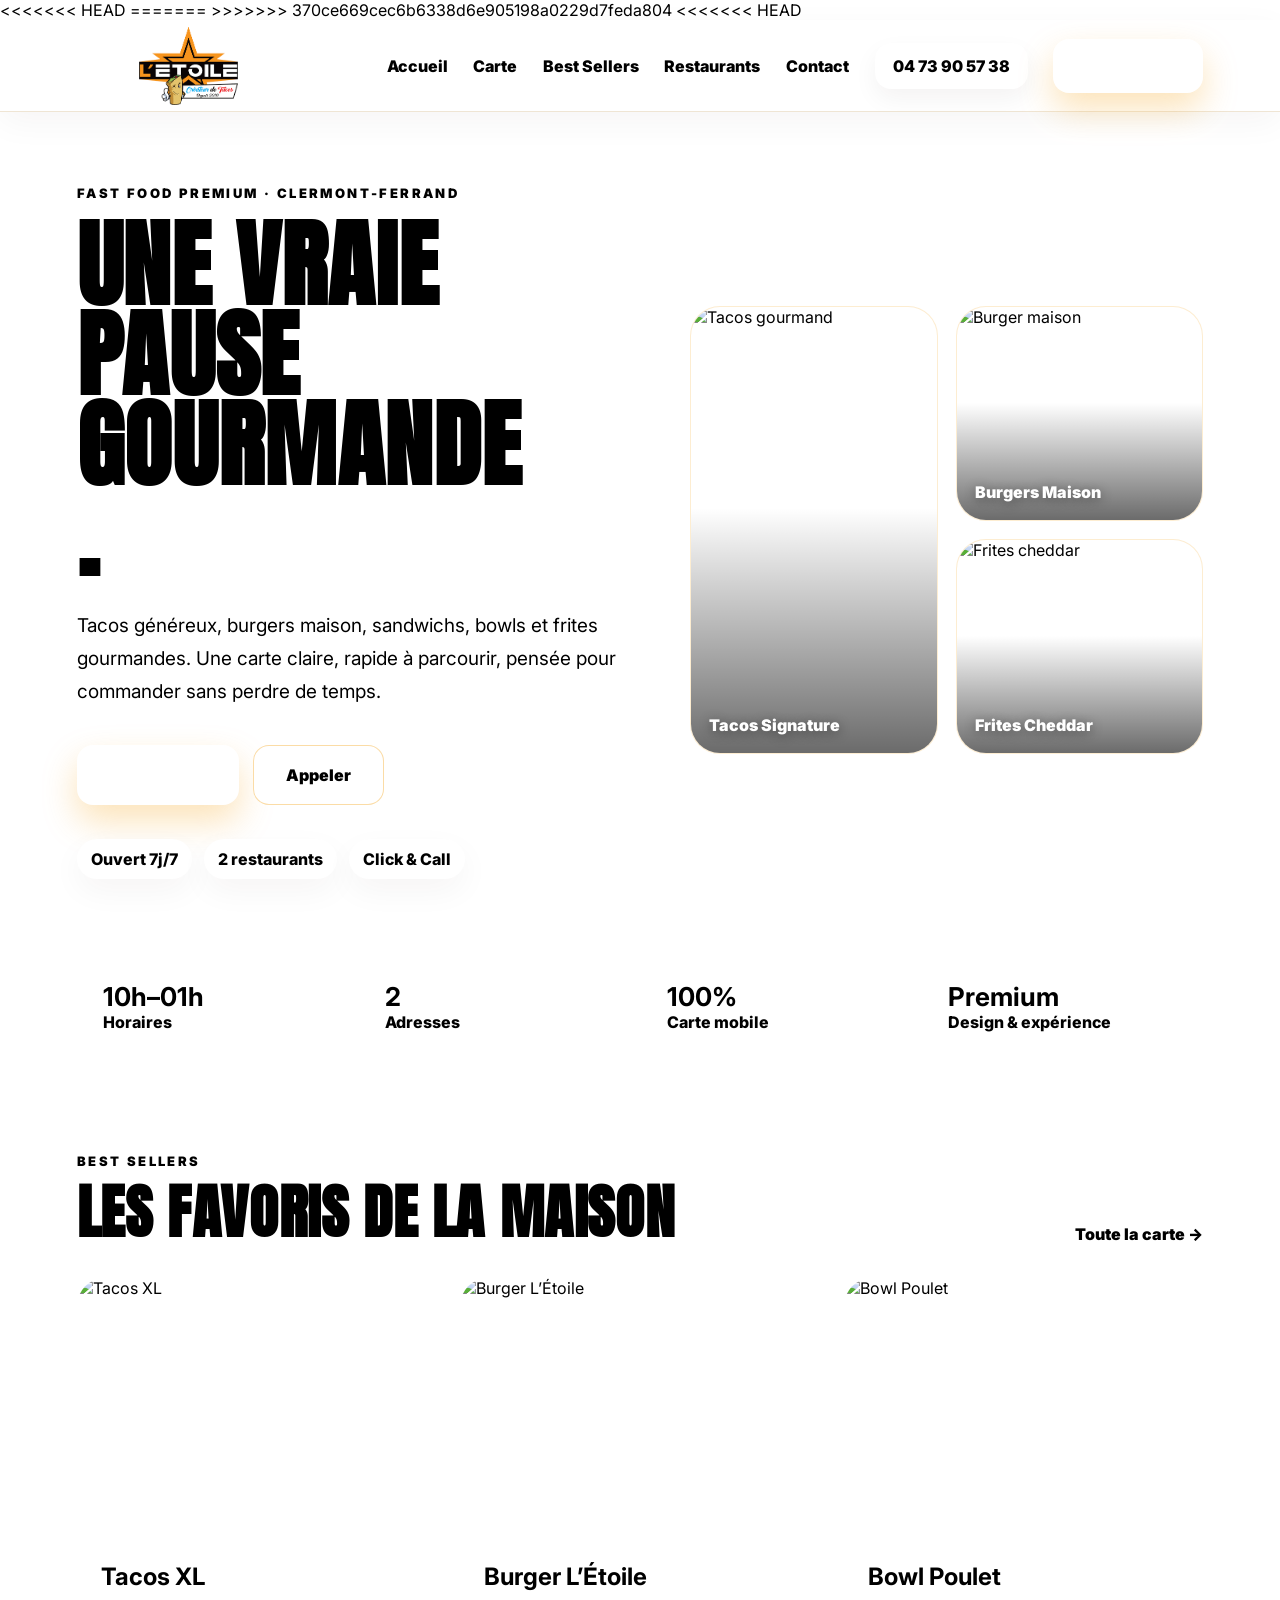
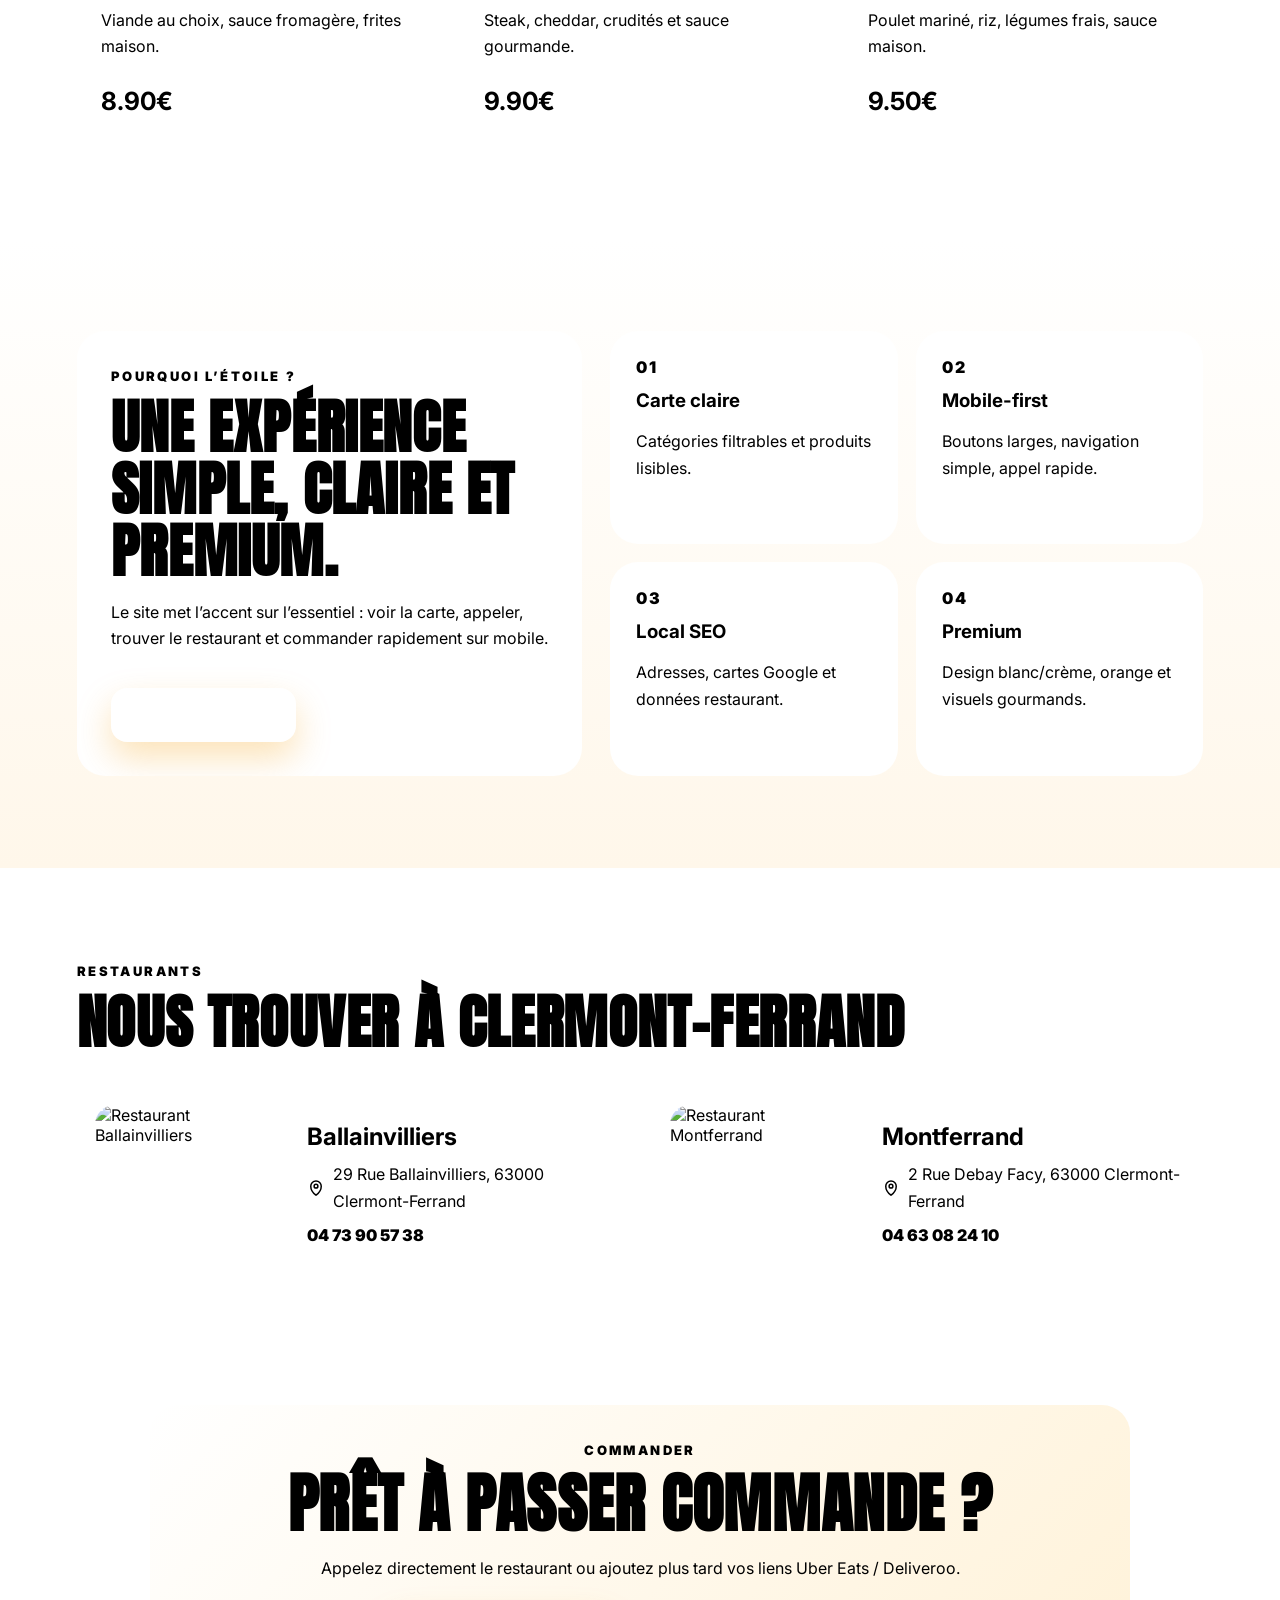
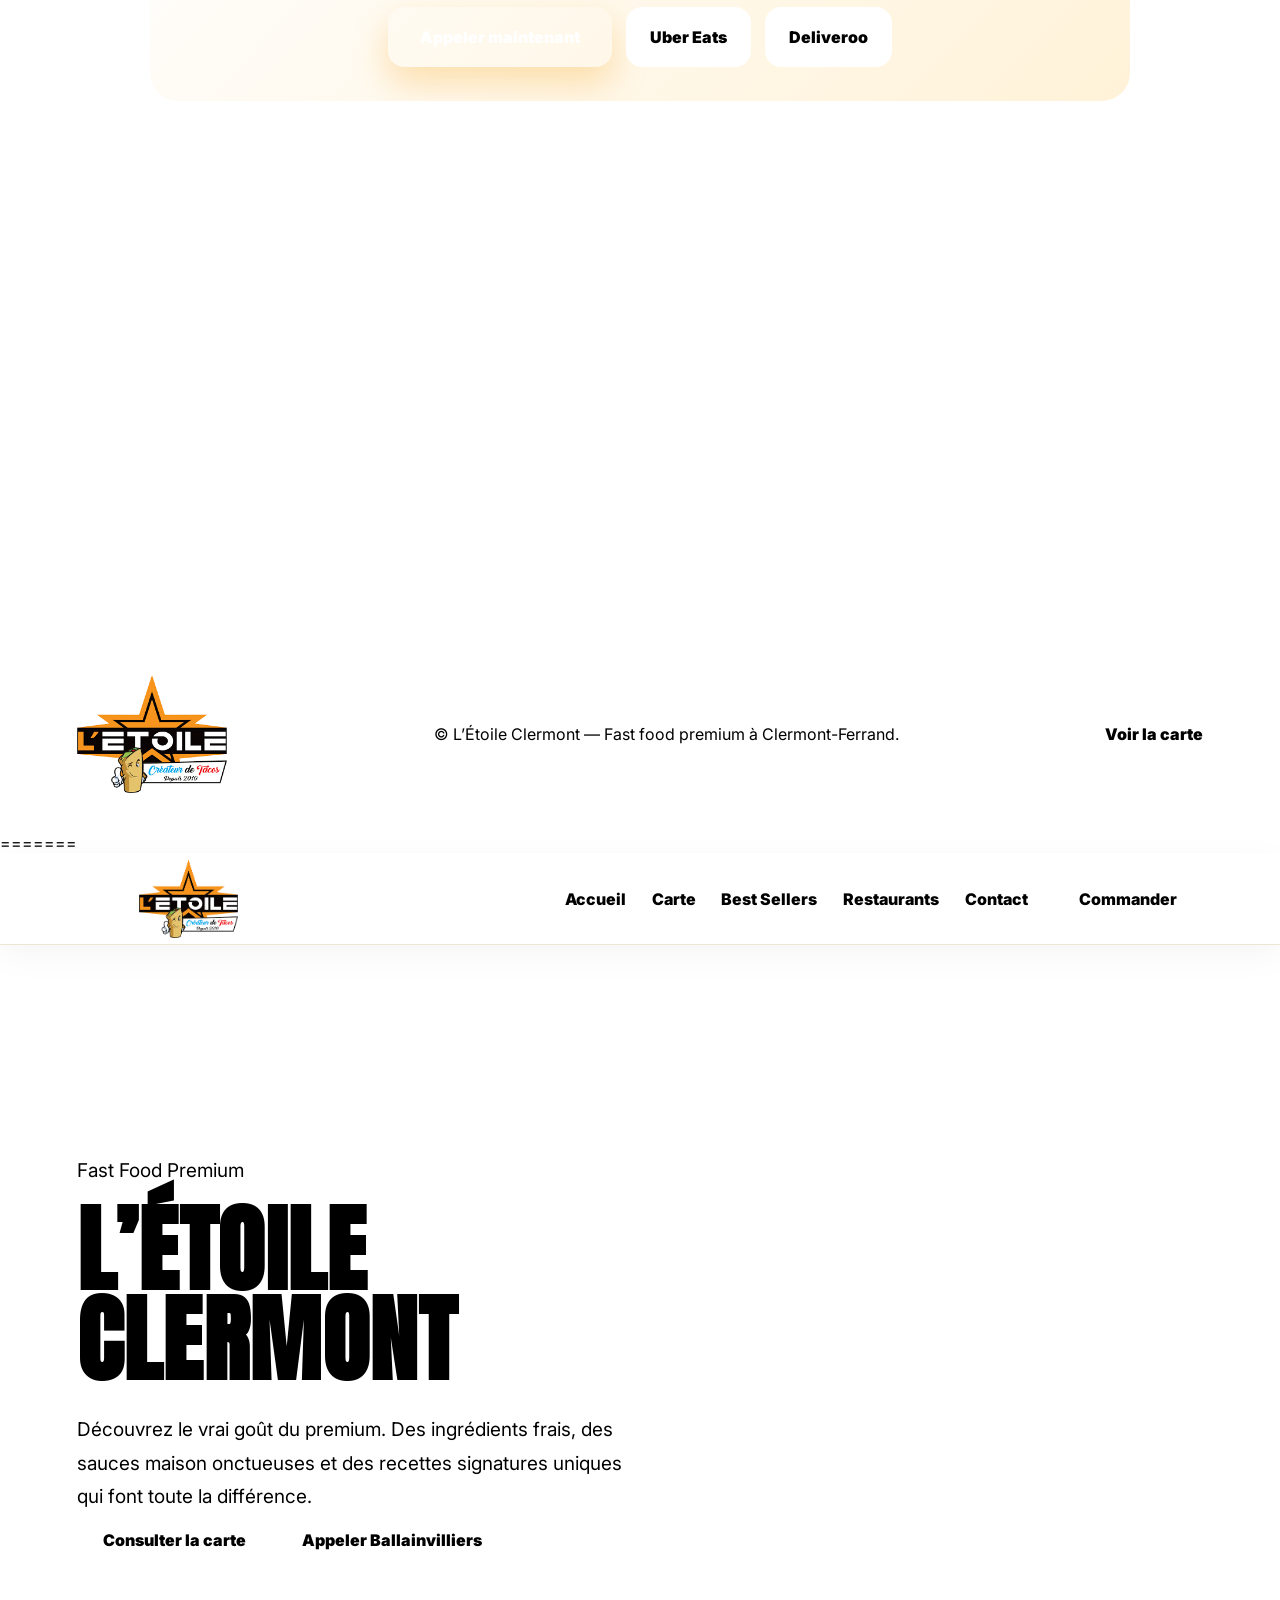
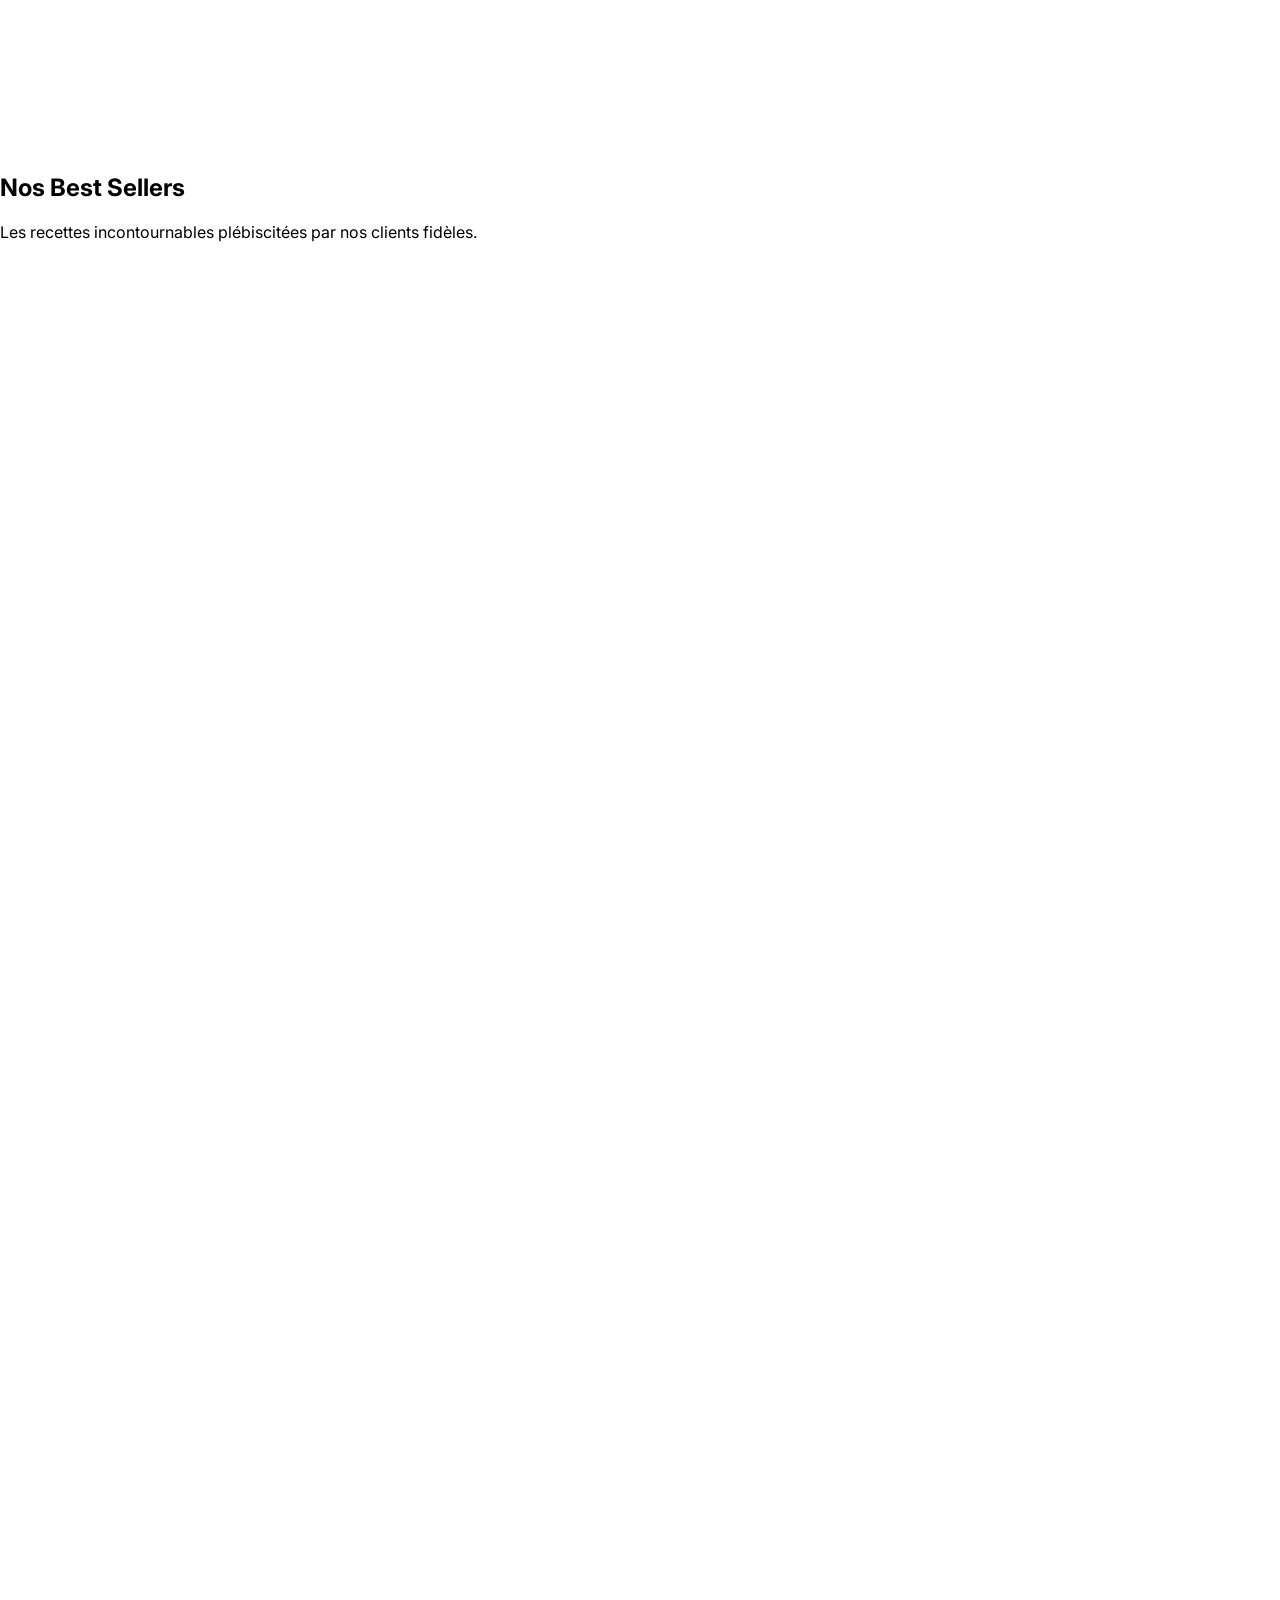
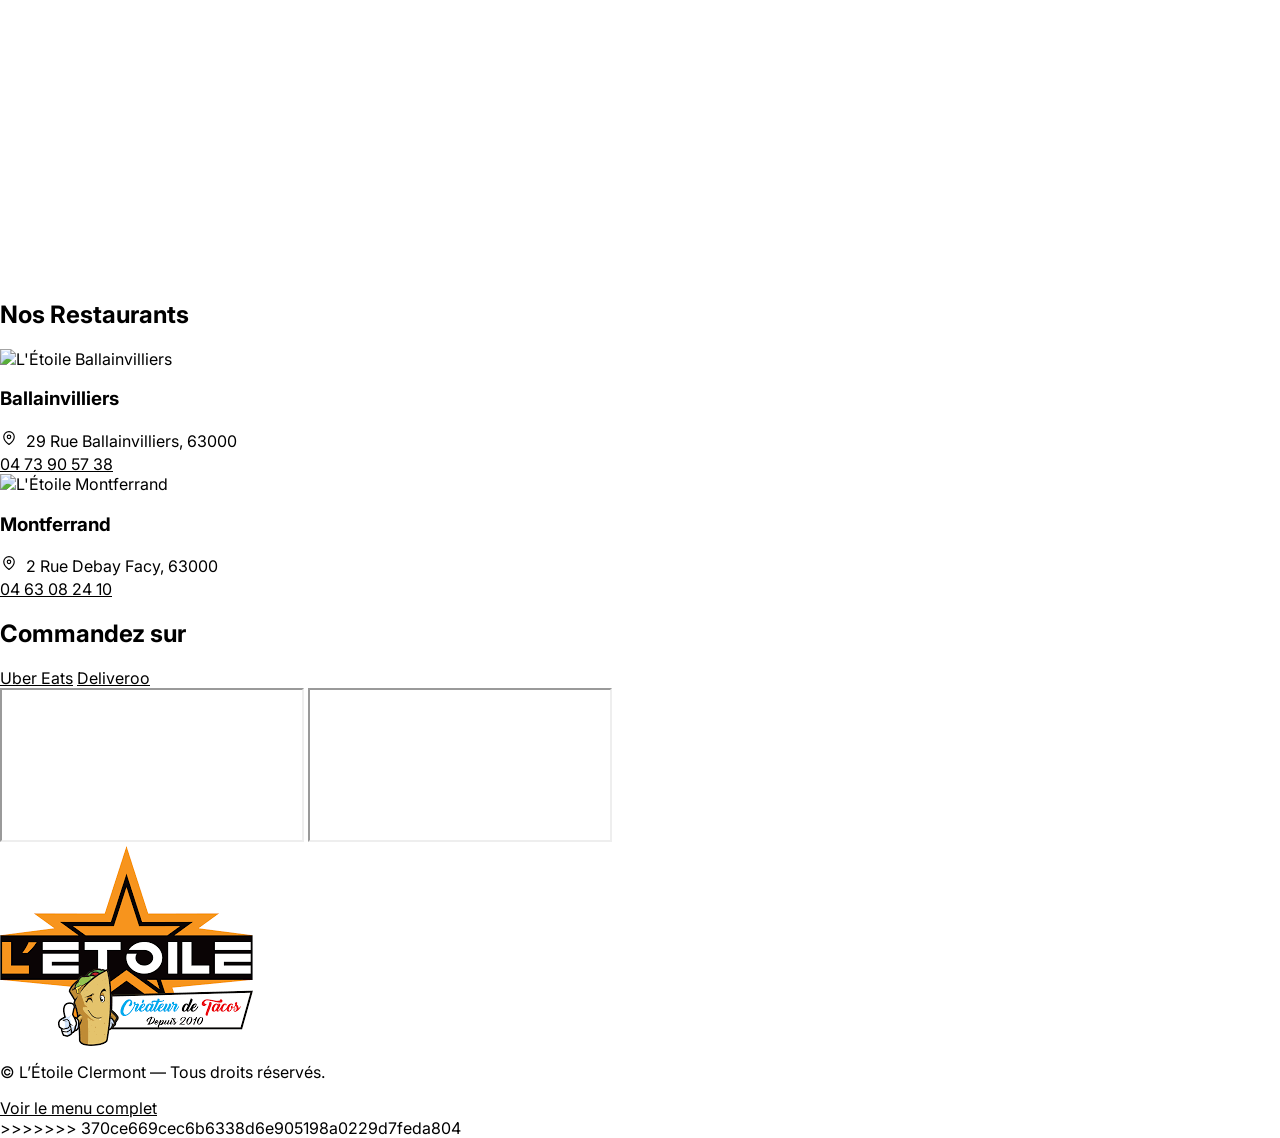
==== commit 115405ea: "dd" ====
--- a/index.html
+++ b/index.html
@@ -3,6 +3,7 @@
 <head>
   <meta charset="UTF-8" />
   <meta name="viewport" content="width=device-width, initial-scale=1.0" />
+<<<<<<< HEAD
 
   <title>L’Étoile Clermont-Ferrand — Tacos, Burgers & Fast Food Premium</title>
   <meta name="description" content="L’Étoile Clermont-Ferrand : tacos, burgers maison, sandwichs, bowls, frites et menus gourmands à Clermont-Ferrand. Retrouvez nos restaurants Ballainvilliers et Montferrand." />
@@ -31,10 +32,20 @@
   </script>
 
   <link rel="preconnect" href="https://images.unsplash.com">
+=======
+  <title>L’Étoile Clermont-Ferrand — Fast Food Premium</title>
+  <meta name="description" content="L’Étoile Clermont-Ferrand : tacos, burgers maison, sandwichs, bowls, frites et menus gourmands à Clermont-Ferrand." />
+  <meta name="keywords" content="Fast Food Clermont-Ferrand, Tacos Clermont, Burgers Maison, L'Étoile Clermont-Ferrand" />
+  <meta name="theme-color" content="#ffffff" />
+  <script type="application/ld+json">
+    {"@context":"https://schema.org","@type":"Restaurant","name":"L’Étoile Clermont","servesCuisine":["Fast Food","Tacos","Burgers"],"address":[{"@type":"PostalAddress","streetAddress":"29 Rue Ballainvilliers","addressLocality":"Clermont-Ferrand","postalCode":"63000","addressCountry":"FR"},{"@type":"PostalAddress","streetAddress":"2 Rue Debay Facy","addressLocality":"Clermont-Ferrand","postalCode":"63000","addressCountry":"FR"}],"telephone":["+33473905738","+33463082410"]}
+  </script>
+>>>>>>> 370ce669cec6b6338d6e905198a0229d7feda804
   <link rel="stylesheet" href="style.css" />
 </head>
 
 <body>
+<<<<<<< HEAD
   <header class="site-header">
     <a class="brand" href="index.html" aria-label="Accueil L’Étoile Clermont">
       <img src="assets/logo.png" alt="L’Étoile Clermont" />
@@ -218,5 +229,123 @@
   <a class="mobile-call-fab" href="tel:0473905738" aria-label="Appeler L’Étoile Clermont">☎ Appeler</a>
 
   <script src="script.js"></script>
+=======
+
+<header class="site-header">
+  <a class="brand" href="index.html"><img src="assets/logo.png" alt="L'Étoile Clermont"></a>
+  <button class="menu-toggle" aria-label="Menu"><span></span><span></span><span></span></button>
+  <nav class="main-nav">
+    <a class="active" href="index.html">Accueil</a>
+    <a href="menu.html">Carte</a>
+    <a href="#best">Best Sellers</a>
+    <a href="#restaurants">Restaurants</a>
+    <a href="#contact">Contact</a>
+    <a class="btn" href="tel:0473905738">Commander</a>
+  </nav>
+</header>
+
+<main>
+  <section class="hero">
+    <div class="hero-text">
+      <p class="eyebrow">Fast Food Premium</p>
+      <h1>L’Étoile Clermont</h1>
+      <p>Découvrez le vrai goût du premium. Des ingrédients frais, des sauces maison onctueuses et des recettes signatures uniques qui font toute la différence.</p>
+      <div class="actions">
+        <a class="btn primary" href="menu.html">Consulter la carte</a>
+        <a class="btn secondary" href="tel:0473905738">Appeler Ballainvilliers</a>
+      </div>
+    </div>
+    <div class="hero-food">
+      <div class="wrap"></div>
+      <div class="burger"></div>
+      <div class="fries"></div>
+    </div>
+  </section>
+
+  <div class="section-title" id="best">
+    <h2>Nos Best Sellers</h2>
+    <p>Les recettes incontournables plébiscitées par nos clients fidèles.</p>
+  </div>
+
+  <section class="layout">
+    <div class="cards" id="bestGrid">
+      </div>
+
+    <aside class="side" id="restaurants">
+      <article class="panel locations">
+        <h2>Nos Restaurants</h2>
+        <div class="restaurant">
+          <img src="https://images.unsplash.com/photo-1517248135467-4c7edcad34c4?auto=format&fit=crop&w=300&q=80" alt="L'Étoile Ballainvilliers">
+          <div>
+            <h3>Ballainvilliers</h3>
+            <a class="map-link" target="_blank" rel="noopener noreferrer" href="https://maps.google.com/?q=29+Rue+Ballainvilliers+63000+Clermont-Ferrand">
+              <svg width="14" height="14" viewBox="0 0 24 24" fill="none" stroke="currentColor" stroke-width="2" stroke-linecap="round" stroke-linejoin="round"><path d="M21 10c0 7-9 13-9 13s-9-6-9-13a9 9 0 0 1 18 0z"></path><circle cx="12" cy="10" r="3"></circle></svg>
+              29 Rue Ballainvilliers, 63000
+            </a>
+            <a class="phone" href="tel:0473905738">04 73 90 57 38</a>
+          </div>
+        </div>
+        <div class="restaurant">
+          <img src="https://images.unsplash.com/photo-1555396273-367ea4eb4db5?auto=format&fit=crop&w=300&q=80" alt="L'Étoile Montferrand">
+          <div>
+            <h3>Montferrand</h3>
+            <a class="map-link" target="_blank" rel="noopener noreferrer" href="https://maps.google.com/?q=2+Rue+Debay+Facy+63000+Clermont-Ferrand">
+              <svg width="14" height="14" viewBox="0 0 24 24" fill="none" stroke="currentColor" stroke-width="2" stroke-linecap="round" stroke-linejoin="round"><path d="M21 10c0 7-9 13-9 13s-9-6-9-13a9 9 0 0 1 18 0z"></path><circle cx="12" cy="10" r="3"></circle></svg>
+              2 Rue Debay Facy, 63000
+            </a>
+            <a class="phone" href="tel:0463082410">04 63 08 24 10</a>
+          </div>
+        </div>
+      </article>
+
+      <article class="panel delivery" id="contact">
+        <h2>Commandez sur</h2>
+        <div>
+          <a href="https://www.ubereats.com" target="_blank" rel="noopener noreferrer">Uber Eats</a>
+          <a href="https://deliveroo.fr" target="_blank" rel="noopener noreferrer">Deliveroo</a>
+        </div>
+      </article>
+    </aside>
+  </section>
+
+  <section class="maps">
+    <iframe title="L’Étoile Ballainvilliers Google Maps" loading="lazy" referrerpolicy="no-referrer-when-downgrade" src="https://www.google.com/maps/embed?pb=!1m18!1m12!1m3!1d2781.4239851613093!2d3.0850257769165386!3d45.77271921313437!2m3!1f0!2f0!3f0!3m2!1i1024!2i1000!1f0!3f0!3m2!1m1!2zNDXCsDQ2JzIxLjgiTiAzwrAwNScxNS40IkU!5e0!3m2!1sfr!2sfr!4v1710000000000!5m2!1sfr!2sfr"></iframe>
+    <iframe title="L’Étoile Montferrand Google Maps" loading="lazy" referrerpolicy="no-referrer-when-downgrade" src="https://www.google.com/maps/embed?pb=!1m18!1m12!1m3!1d2780.4439066601445!2d3.1118181769174154!3d45.792372411818274!2m3!1f0!2f0!3f0!3m2!1i1024!2i1000!1f0!3f0!3m2!1m1!2zNDXCsDQ3JzMyLjUiTiAzwrAwNyc1MS40IkU!5e0!3m2!1sfr!2sfr!4v1710000000001!5m2!1sfr!2sfr"></iframe>
+  </section>
+</main>
+
+<footer>
+  <img src="assets/logo.png" alt="L'Étoile">
+  <p>© L’Étoile Clermont — Tous droits réservés.</p>
+  <a href="menu.html">Voir le menu complet</a>
+</footer>
+
+<a class="mobile-call-fab" href="tel:0473905738" aria-label="Appeler L’Étoile Clermont">
+  <svg viewBox="0 0 24 24" fill="none" stroke="currentColor" stroke-width="2.5" stroke-linecap="round" stroke-linejoin="round">
+    <path d="M22 16.92v3a2 2 0 0 1-2.18 2 19.79 19.79 0 0 1-8.63-3.07 19.5 19.5 0 0 1-6-6 19.79 19.79 0 0 1-3.07-8.67A2 2 0 0 1 4.11 2h3a2 2 0 0 1 2 1.72 12.84 12.84 0 0 0 .7 2.81 2 2 0 0 1-.45 2.11L8.09 9.91a16 16 0 0 0 6 6l1.27-1.27a2 2 0 0 1 2.11-.45 12.84 12.84 0 0 0 2.81.7A2 2 0 0 1 22 16.92z"></path>
+  </svg>
+  <span>Appeler</span>
+</a>
+
+<script src="menu-data.js"></script>
+<script src="script.js"></script>
+<script>
+  // Dynamic Best Sellers inject
+  if(typeof menuData !== 'undefined' && document.getElementById('bestGrid')){
+    const bGrid = document.getElementById('bestGrid');
+    let count = 0;
+    menuData.forEach(g => g.items.forEach((item, index) => {
+      if(index === 0 && count < 4) {
+        const [name, desc, price, image] = item;
+        const art = document.createElement('article');
+        art.className = 'menu-card reveal';
+        art.innerHTML = `<span class="cat">${g.category}</span><img src="${image}" alt="${name}" loading="lazy"><div class="body"><h3>${name}</h3><p>${desc}</p><div class="price"><span>${price}</span><a class="mini-order" href="tel:0473905738">Commander</a></div></div>`;
+        bGrid.appendChild(art);
+        count++;
+      }
+    }));
+  }
+</script>
+>>>>>>> 370ce669cec6b6338d6e905198a0229d7feda804
 </body>
 </html>
--- a/style.css
+++ b/style.css
@@ -1,5 +1,6 @@
 @import url('https://fonts.googleapis.com/css2?family=Anton&family=Inter:wght@400;500;600;700;800;900&display=swap');
 
+<<<<<<< HEAD
 :root{
   --bg:#fff7ea;
   --cream:#fff1d9;
@@ -656,4 +657,718 @@
   .hero,.section,.menu-zone,.menu-hero{padding-left:16px;padding-right:16px}
   .hero-card-big{min-height:220px}
   .hero-card{min-height:132px}
-}
+=======
+:root {
+  --bg: #fffaf3;
+  --white: #fff;
+  --text: #111;
+  --muted: #666;
+  --orange: #f49a00;
+  --orange2: #ff7a00;
+  --line: #ece2d2;
+  --shadow: 0 22px 60px rgba(40,24,0,.09);
+}
+
+* { box-sizing: border-box; }
+html { scroll-behavior: smooth; }
+
+body {
+  margin: 0;
+  background: linear-gradient(180deg, #fff, #fffaf3 72%, #fff);
+  color: var(--text);
+  font-family: Inter, system-ui, Arial, sans-serif;
+  overflow-x: hidden;
+  opacity: 1;
+  transition: opacity .22s ease;
+}
+
+body.page-exit { opacity: 0; }
+a { color: inherit; }
+
+.site-header {
+  height: 92px;
+  position: sticky;
+  top: 0;
+  z-index: 1000;
+  display: flex;
+  align-items: center;
+  padding: 0 clamp(22px, 7vw, 120px);
+  background: rgba(255,255,255,.9);
+  backdrop-filter: blur(18px);
+  border-bottom: 1px solid var(--line);
+}
+
+.brand {
+  display: flex;
+  align-items: center;
+  width: 250px;
+  min-width: 250px;
+  height: 80px;
+  overflow: hidden;
+}
+
+.brand img {
+  width: 230px;
+  max-height: 100%;
+  object-fit: contain;
+}
+
+.menu-toggle {
+  display: none;
+  background: none;
+  border: none;
+  cursor: pointer;
+  padding: 10px;
+  margin-left: auto;
+}
+
+.menu-toggle span {
+  display: block;
+  width: 26px;
+  height: 2.5px;
+  background: var(--text);
+  margin: 6px 0;
+  transition: .25s;
+}
+
+.main-nav {
+  margin-left: auto;
+  display: flex;
+  align-items: center;
+  gap: clamp(15px, 3vw, 34px);
+  font-weight: 600;
+  font-size: 15px;
+}
+
+.main-nav a {
+  text-decoration: none;
+  color: var(--text);
+  opacity: .75;
+  transition: opacity .2s;
+  padding: 8px 0;
+}
+
+.main-nav a:hover, .main-nav a.active {
+  opacity: 1;
+  color: var(--orange);
+}
+
+.main-nav .btn {
+  background: var(--text);
+  color: #fff;
+  padding: 13px 28px;
+  border-radius: 999px;
+  opacity: 1;
+  transition: transform .2s, background .2s;
+}
+
+.main-nav .btn:hover {
+  background: var(--orange);
+  transform: translateY(-2px);
+}
+
+.hero {
+  display: grid;
+  grid-template-columns: 1.1fr 0.9fr;
+  align-items: center;
+  gap: 40px;
+  padding: 80px clamp(22px, 7vw, 120px);
+  max-width: 1400px;
+  margin: 0 auto;
+}
+
+.hero-text { max-width: 580px; }
+
+.eyebrow {
+  font-weight: 800;
+  text-transform: uppercase;
+  letter-spacing: 2px;
+  color: var(--orange);
+  font-size: 14px;
+  margin: 0 0 16px;
+}
+
+.hero h1 {
+  font-family: 'Anton', sans-serif;
+  font-size: clamp(46px, 5.5vw, 84px);
+  line-height: .95;
+  text-transform: uppercase;
+  margin: 0 0 24px;
+  letter-spacing: -1px;
+}
+
+.hero p {
+  font-size: clamp(16px, 1.2vw, 19px);
+  line-height: 1.6;
+  color: var(--muted);
+  margin: 0 0 38px;
+}
+
+.actions {
+  display: flex;
+  align-items: center;
+  gap: 20px;
+  flex-wrap: wrap;
+}
+
+.actions .btn {
+  display: inline-flex;
+  align-items: center;
+  justify-content: center;
+  padding: 18px 38px;
+  border-radius: 999px;
+  font-weight: 700;
+  text-decoration: none;
+  font-size: 16px;
+  transition: .25s;
+}
+
+.actions .btn.primary {
+  background: linear-gradient(135deg, var(--orange), var(--orange2));
+  color: #fff;
+  box-shadow: 0 14px 34px rgba(244,154,0,.25);
+}
+
+.actions .btn.primary:hover {
+  transform: translateY(-3px);
+  box-shadow: 0 18px 40px rgba(244,154,0,.35);
+}
+
+.actions .btn.secondary {
+  background: var(--white);
+  color: var(--text);
+  border: 1px solid var(--line);
+}
+
+.actions .btn.secondary:hover {
+  background: var(--bg);
+  transform: translateY(-3px);
+}
+
+.hero-food {
+  position: relative;
+  height: 520px;
+  width: 100%;
+}
+
+.wrap, .burger, .fries {
+  position: absolute;
+  background-size: contain;
+  background-repeat: no-repeat;
+  background-position: center;
+}
+
+.wrap {
+  width: 65%;
+  height: 340px;
+  background-image: url('https://images.unsplash.com/photo-1571091718767-18b5b1457add?auto=format&fit=crop&w=600&q=80');
+  border-radius: 32px;
+  top: 110px;
+  left: 0;
+  box-shadow: var(--shadow);
+  transform: rotate(-3deg);
+}
+
+.burger {
+  width: 60%;
+  height: 360px;
+  background-image: url('https://images.unsplash.com/photo-1568901346375-23c9450c58cd?auto=format&fit=crop&w=600&q=80');
+  border-radius: 32px;
+  top: 40px;
+  left: 35%;
+  box-shadow: var(--shadow);
+  z-index: 2;
+}
+
+.fries {
+  width: 40%;
+  height: 280px;
+  background-image: url('https://images.unsplash.com/photo-1573080496219-bb080dd4f877?auto=format&fit=crop&w=500&q=80');
+  border-radius: 32px;
+  top: 200px;
+  left: 55%;
+  box-shadow: var(--shadow);
+  z-index: 3;
+  transform: rotate(5deg);
+}
+
+.section-title {
+  text-align: center;
+  padding: 60px clamp(22px, 7vw, 120px) 20px;
+  max-width: 800px;
+  margin: 0 auto;
+}
+
+.section-title h2 {
+  font-family: 'Anton', sans-serif;
+  font-size: clamp(36px, 4vw, 54px);
+  text-transform: uppercase;
+  margin: 0 0 12px;
+}
+
+.section-title p {
+  color: var(--muted);
+  font-size: 16px;
+  margin: 0;
+}
+
+.layout {
+  display: grid;
+  grid-template-columns: 1fr 380px;
+  gap: 48px;
+  padding: 0 clamp(22px, 7vw, 120px) 80px;
+  max-width: 1400px;
+  margin: 0 auto;
+}
+
+.cards {
+  display: grid;
+  grid-template-columns: repeat(2, 1fr);
+  gap: 30px;
+}
+
+.menu-card {
+  background: var(--white);
+  border: 1px solid var(--line);
+  border-radius: 28px;
+  padding: 0;
+  position: relative;
+  transition: transform .3s ease, box-shadow .3s ease;
+  overflow: hidden;
+  display: flex;
+  flex-direction: column;
+}
+
+.menu-card:hover {
+  transform: translateY(-6px);
+  box-shadow: var(--shadow);
+}
+
+.menu-card img {
+  width: 100%;
+  height: 250px;
+  object-fit: cover;
+  transition: transform .5s;
+}
+
+.menu-card:hover img { transform: scale(1.04); }
+
+.menu-card .body {
+  padding: 26px;
+  display: flex;
+  flex-direction: column;
+  flex: 1;
+}
+
+.menu-card .cat {
+  position: absolute;
+  top: 18px;
+  left: 18px;
+  background: rgba(255,255,255,.95);
+  backdrop-filter: blur(8px);
+  padding: 6px 14px;
+  border-radius: 999px;
+  font-size: 12px;
+  font-weight: 700;
+  color: var(--text);
+  z-index: 10;
+  border: 1px solid rgba(0,0,0,.05);
+}
+
+.menu-card h3 {
+  margin: 0 0 8px;
+  font-size: 22px;
+  font-weight: 800;
+}
+
+.menu-card p {
+  margin: 0 0 20px;
+  color: var(--muted);
+  font-size: 14px;
+  line-height: 1.5;
+  flex: 1;
+}
+
+.price {
+  display: flex;
+  align-items: center;
+  justify-content: space-between;
+  margin-top: auto;
+  border-top: 1px dashed var(--line);
+  padding-top: 18px;
+}
+
+.price span {
+  font-family: 'Anton', sans-serif;
+  font-size: 24px;
+  color: var(--text);
+}
+
+.mini-order {
+  background: var(--bg);
+  color: var(--text);
+  text-decoration: none;
+  padding: 10px 20px;
+  border-radius: 999px;
+  font-weight: 700;
+  font-size: 13px;
+  border: 1px solid var(--line);
+  transition: .2s;
+}
+
+.mini-order:hover {
+  background: var(--text);
+  color: #fff;
+  border-color: var(--text);
+}
+
+.side {
+  display: flex;
+  flex-direction: column;
+  gap: 30px;
+}
+
+.panel {
+  background: var(--white);
+  border: 1px solid var(--line);
+  border-radius: 28px;
+  padding: 30px;
+}
+
+.panel h2 {
+  font-family: 'Anton', sans-serif;
+  font-size: 24px;
+  text-transform: uppercase;
+  margin: 0 0 20px;
+}
+
+.restaurant {
+  display: flex;
+  gap: 16px;
+  align-items: flex-start;
+  padding-bottom: 20px;
+  border-bottom: 1px dashed var(--line);
+  margin-bottom: 20px;
+}
+
+.restaurant:last-child {
+  border: none;
+  margin: 0;
+  padding: 0;
+}
+
+.restaurant img {
+  width: 74px;
+  height: 74px;
+  border-radius: 18px;
+  object-fit: cover;
+}
+
+.restaurant h3 {
+  margin: 0 0 6px;
+  font-size: 16px;
+  font-weight: 700;
+}
+
+.restaurant a {
+  display: block;
+  font-size: 13px;
+  color: var(--muted);
+  text-decoration: none;
+  margin-bottom: 4px;
+}
+
+.restaurant .phone {
+  color: var(--orange);
+  font-weight: 700;
+}
+
+.delivery div {
+  display: grid;
+  grid-template-columns: 1fr 1fr;
+  gap: 12px;
+}
+
+.delivery a {
+  display: flex;
+  align-items: center;
+  justify-content: center;
+  height: 54px;
+  border-radius: 16px;
+  border: 1px solid var(--line);
+  text-decoration: none;
+  font-weight: 700;
+  font-size: 14px;
+  background: var(--bg);
+  transition: .2s;
+}
+
+.delivery a:hover {
+  background: var(--text);
+  color: #fff;
+}
+
+.maps {
+  display: grid;
+  grid-template-columns: 1fr 1fr;
+  gap: 30px;
+  padding: 0 clamp(22px, 7vw, 120px) 80px;
+  max-width: 1400px;
+  margin: 0 auto;
+}
+
+.maps iframe {
+  width: 100%;
+  height: 350px;
+  border: 1px solid var(--line);
+  border-radius: 28px;
+  background: #fff;
+}
+
+footer {
+  background: var(--white);
+  border-top: 1px solid var(--line);
+  padding: 40px clamp(22px, 7vw, 120px);
+  display: flex;
+  align-items: center;
+  justify-content: space-between;
+  max-width: 1400px;
+  margin: 0 auto;
+}
+
+footer img { width: 150px; }
+footer p { color: var(--muted); font-size: 14px; }
+footer a { color: var(--orange); font-weight: 900; text-decoration: none; }
+
+.reveal {
+  opacity: 0;
+  transform: translateY(16px);
+  transition: .55s;
+}
+
+.reveal.show {
+  opacity: 1;
+  transform: none;
+}
+
+.menu-page .menu-hero {
+  text-align: center;
+  padding: 80px clamp(22px, 7vw, 120px) 40px;
+  max-width: 800px;
+  margin: 0 auto;
+}
+
+.menu-page .menu-hero h1 {
+  font-family: 'Anton', sans-serif;
+  font-size: clamp(42px, 5vw, 68px);
+  text-transform: uppercase;
+  margin: 0 0 12px;
+}
+
+.menu-page .menu-hero p { color: var(--muted); font-size: 16px; margin: 0; }
+
+.menu-zone {
+  max-width: 1400px;
+  margin: 0 auto;
+  padding: 0 clamp(22px, 7vw, 120px) 80px;
+}
+
+.filters {
+  display: flex;
+  justify-content: center;
+  gap: 12px;
+  margin-bottom: 40px;
+  flex-wrap: wrap;
+}
+
+.filters button {
+  background: var(--white);
+  border: 1px solid var(--line);
+  padding: 12px 24px;
+  border-radius: 999px;
+  font-weight: 600;
+  font-size: 14px;
+  cursor: pointer;
+  transition: .2s;
+  color: var(--text);
+}
+
+.filters button:hover, .filters button.active {
+  background: var(--text);
+  color: #fff;
+  border-color: var(--text);
+  box-shadow: 0 8px 20px rgba(0,0,0,.05);
+}
+
+.menu-grid {
+  display: grid;
+  grid-template-columns: repeat(3, 1fr);
+  gap: 30px;
+}
+
+/* ==========================================================================
+   Premium Responsive Media Queries (M9addin l l-Mobile 100%)
+   ========================================================================== */
+
+@media (max-width: 1150px) {
+  .layout { grid-template-columns: 1fr; }
+  .side { display: grid; grid-template-columns: 1fr 1fr; gap: 20px; }
+  .cards { grid-template-columns: repeat(2, 1fr); }
+  .menu-grid { grid-template-columns: repeat(2, 1fr); }
+}
+
+@media (max-width: 900px) {
+  .site-header { height: 82px; padding: 0 24px; }
+  .brand { width: 190px; min-width: 190px; }
+  .brand img { width: 180px; }
+  
+  .menu-toggle { display: block; }
+  
+  .main-nav {
+    position: absolute;
+    top: 82px; left: 0; right: 0;
+    flex-direction: column;
+    align-items: stretch;
+    background: rgba(255, 255, 255, 0.98);
+    backdrop-filter: blur(20px);
+    border-bottom: 1px solid var(--line);
+    padding: 24px;
+    opacity: 0;
+    pointer-events: none;
+    transform: translateY(-10px);
+    transition: .25s ease;
+    box-shadow: 0 20px 40px rgba(0,0,0,0.06);
+    gap: 14px;
+  }
+  
+  .main-nav.open {
+    opacity: 1;
+    pointer-events: auto;
+    transform: none;
+  }
+  
+  .main-nav a {
+    width: 100%;
+    padding: 10px 4px;
+    border-bottom: 1px solid rgba(0,0,0,0.03);
+  }
+  .main-nav .btn { text-align: center; margin-top: 8px; }
+  
+  .hero {
+    grid-template-columns: 1fr;
+    padding: 40px 24px 48px;
+    text-align: center;
+    gap: 32px;
+  }
+  
+  .hero-text { max-width: 100%; margin: 0 auto; }
+  .hero h1 { font-size: 52px; margin-bottom: 16px; }
+  .hero p { margin-bottom: 28px; }
+  .actions { justify-content: center; }
+  
+  .hero-food { height: 320px; order: -1; }
+  .wrap { width: 45%; height: 220px; top: 60px; left: 5%; }
+  .burger { width: 50%; height: 240px; left: 28%; top: 20px; }
+  .fries { width: 32%; height: 200px; left: 63%; top: 80px; }
+  
+  .layout, .maps, .menu-zone { padding-left: 24px; padding-right: 24px; }
+  .side, .maps { grid-template-columns: 1fr; }
+}
+
+@media (max-width: 620px) {
+  /* whitespace improvements */
+  .section-title { padding-top: 48px; padding-bottom: 12px; }
+  .layout { gap: 32px; padding-bottom: 60px; }
+  .maps { gap: 20px; padding-bottom: 60px; }
+  .maps iframe { height: 260px; border-radius: 20px; }
+  
+  .hero h1 { font-size: 40px; }
+  .actions .btn { width: 100%; padding: 16px 24px; }
+  
+  /* Food items display perfectly centered without chaos */
+  .hero-food { height: 260px; margin-bottom: 10px; }
+  .wrap { width: 46%; height: 180px; top: 50px; left: 4%; border-radius: 20px; }
+  .burger { width: 52%; height: 200px; left: 25%; top: 15px; border-radius: 20px; }
+  .fries { width: 34%; height: 165px; left: 62%; top: 65px; border-radius: 20px; }
+  
+  /* Menu card vertical stacking and airiness */
+  .cards, .menu-grid { grid-template-columns: 1fr; gap: 24px; }
+  .menu-card { border-radius: 22px; }
+  .menu-card img { height: 210px; }
+  .menu-card .body { padding: 20px; }
+  .menu-card h3 { font-size: 20px; }
+  
+  /* Interactive mobile filters row (Horizontal swipe/scroll) */
+  .filters {
+    justify-content: flex-start;
+    flex-wrap: nowrap;
+    overflow-x: auto;
+    -webkit-overflow-scrolling: touch;
+    padding: 4px 4px 16px;
+    margin-bottom: 24px;
+    scrollbar-width: none;
+  }
+  .filters::-webkit-scrollbar { display: none; }
+  .filters button {
+    flex: 0 0 auto;
+    padding: 10px 20px;
+    font-size: 13px;
+  }
+  
+  /* Interactive 2-Column Grid only for compact items (Boissons/Desserts) */
+  .menu-grid.compact-menu {
+    grid-template-columns: repeat(2, minmax(0, 1fr));
+    gap: 14px;
+  }
+  .menu-grid.compact-menu .menu-card { border-radius: 16px; }
+  .menu-grid.compact-menu .menu-card img { height: 120px; }
+  .menu-grid.compact-menu .menu-card .body { padding: 12px; }
+  .menu-grid.compact-menu .menu-card h3 { font-size: 15px; margin-bottom: 4px; }
+  .menu-grid.compact-menu .menu-card p { font-size: 12px; line-height: 1.4; margin-bottom: 12px; }
+  .menu-grid.compact-menu .price { padding-top: 10px; flex-direction: column; align-items: flex-start; gap: 8px; }
+  .menu-grid.compact-menu .price span { font-size: 18px; }
+  .menu-grid.compact-menu .mini-order { width: 100%; text-align: center; padding: 8px; font-size: 11px; }
+  
+  footer { flex-direction: column; text-align: center; gap: 16px; padding: 32px 24px; }
+  
+  /* Premium Floating Action Button (FAB) */
+  .mobile-call-fab {
+    position: fixed;
+    right: 20px;
+    bottom: 20px;
+    z-index: 9999;
+    display: inline-flex;
+    align-items: center;
+    justify-content: center;
+    gap: 8px;
+    min-height: 52px;
+    padding: 0 22px;
+    border-radius: 999px;
+    background: linear-gradient(135deg, var(--orange), var(--orange2));
+    color: #fff;
+    text-decoration: none;
+    font-weight: 800;
+    font-size: 15px;
+    box-shadow: 0 12px 30px rgba(244, 154, 0, 0.4);
+    border: 1px solid rgba(255, 255, 255, 0.3);
+    transition: transform 0.2s;
+  }
+  .mobile-call-fab:active { transform: scale(0.95); }
+  .mobile-call-fab svg { width: 18px; height: 18px; fill: currentColor; }
+  
+  body { padding-bottom: 76px; }
+}
+
+/* Custom alignment for icons and delivery placeholders */
+.map-link {
+  display: inline-flex!important;
+  align-items: flex-start;
+  gap: 7px;
+  color: var(--muted);
+  text-decoration: none;
+  line-height: 1.45;
+  transition: color .2s ease;
+>>>>>>> 370ce669cec6b6338d6e905198a0229d7feda804
+}
+.map-link:hover { color: var(--orange); }
+.map-link svg { margin-top: 2px; flex-shrink: 0; }
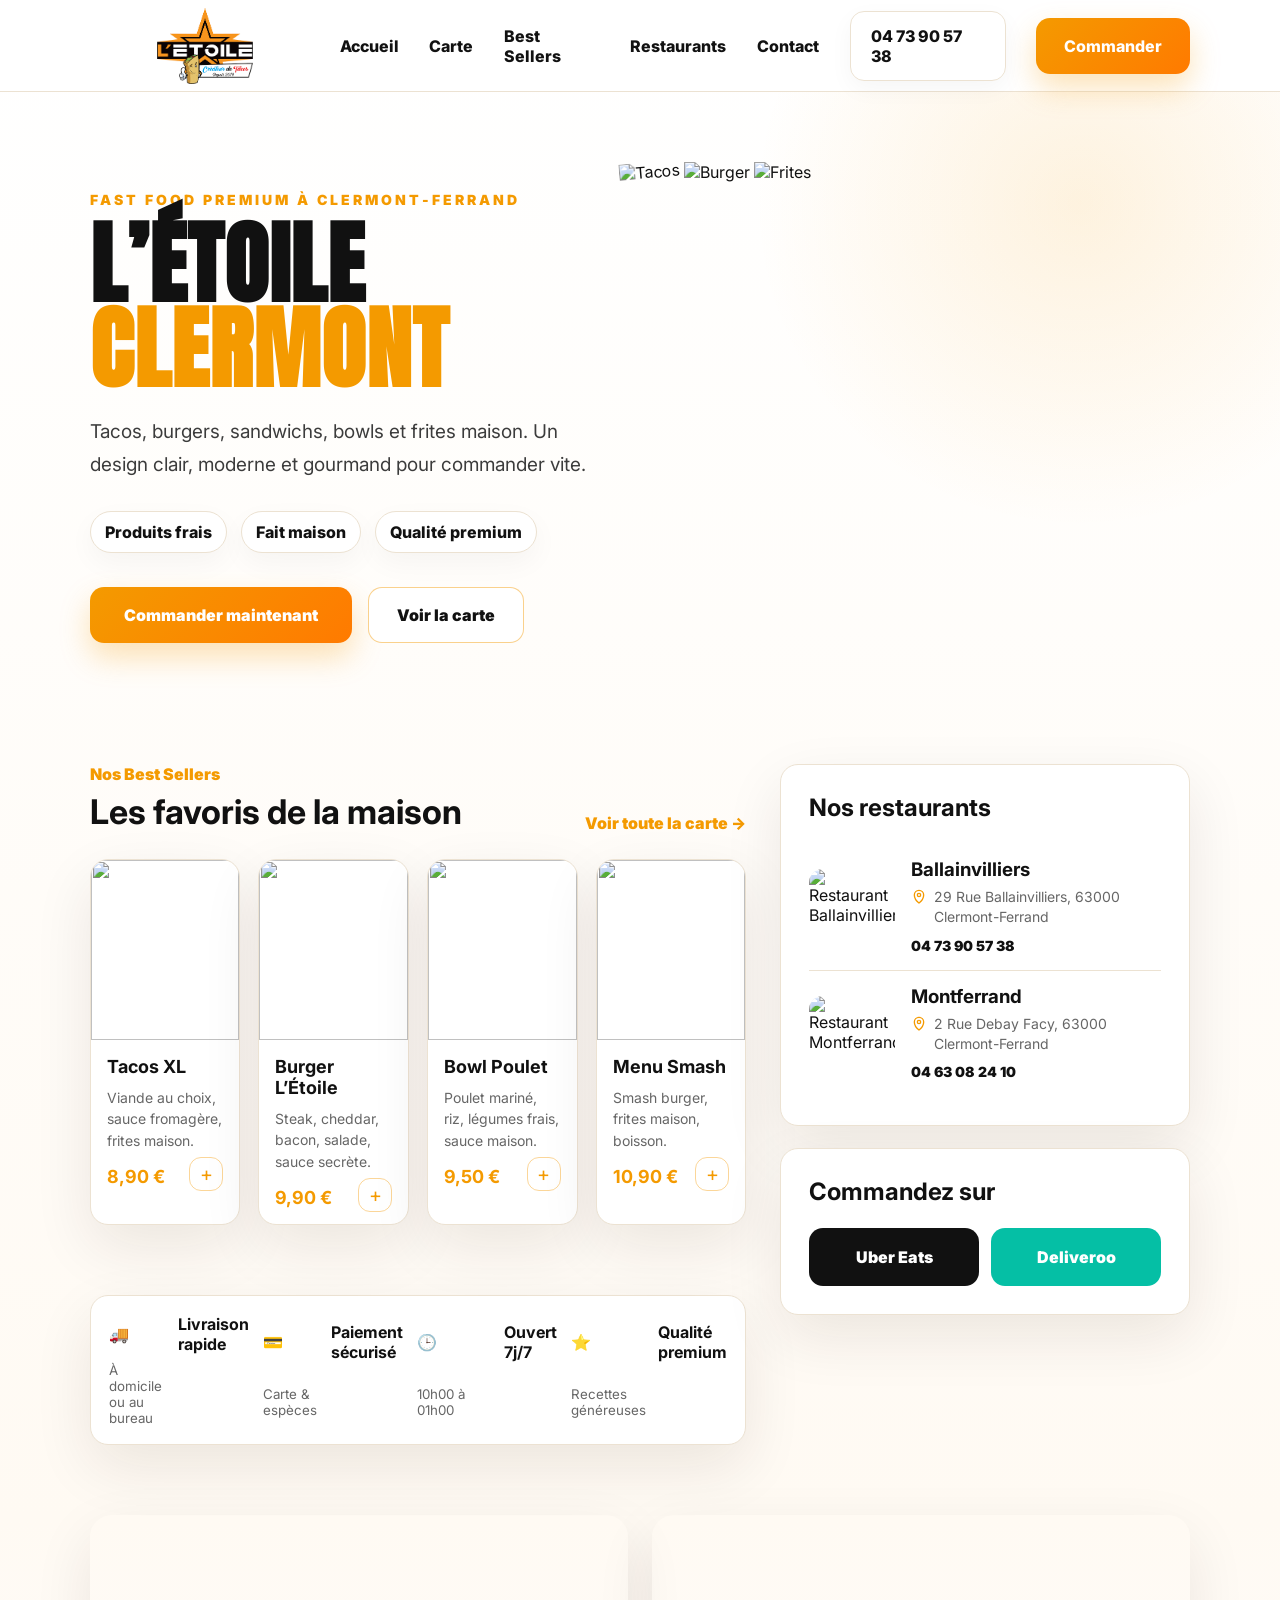
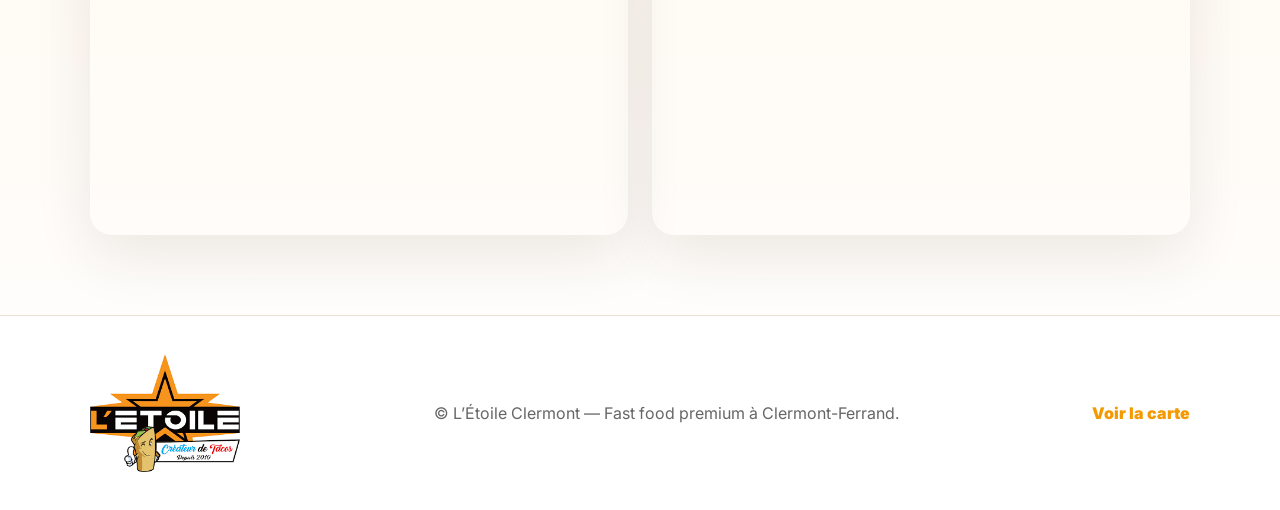
==== commit f1b2c5e8: "dd" ====
--- a/index.html
+++ b/index.html
@@ -3,234 +3,14 @@
 <head>
   <meta charset="UTF-8" />
   <meta name="viewport" content="width=device-width, initial-scale=1.0" />
-<<<<<<< HEAD
-
-  <title>L’Étoile Clermont-Ferrand — Tacos, Burgers & Fast Food Premium</title>
-  <meta name="description" content="L’Étoile Clermont-Ferrand : tacos, burgers maison, sandwichs, bowls, frites et menus gourmands à Clermont-Ferrand. Retrouvez nos restaurants Ballainvilliers et Montferrand." />
-  <meta name="keywords" content="Fast Food Clermont-Ferrand, Tacos Clermont, Burgers Maison, L'Étoile Clermont-Ferrand, tacos Clermont-Ferrand, burgers Clermont, sandwichs Clermont" />
-  <meta name="robots" content="index, follow" />
-  <meta name="theme-color" content="#fff7ea" />
-
-  <meta property="og:title" content="L’Étoile Clermont-Ferrand — Fast Food Premium" />
-  <meta property="og:description" content="Tacos, burgers maison, sandwichs, bowls et menus gourmands à Clermont-Ferrand." />
-  <meta property="og:type" content="restaurant" />
-  <meta property="og:locale" content="fr_FR" />
-
-  <script type="application/ld+json">
-  {
-    "@context":"https://schema.org",
-    "@type":"Restaurant",
-    "name":"L’Étoile Clermont",
-    "servesCuisine":["Fast Food","Tacos","Burgers","Sandwichs"],
-    "priceRange":"€€",
-    "address":[
-      {"@type":"PostalAddress","streetAddress":"29 Rue Ballainvilliers","addressLocality":"Clermont-Ferrand","postalCode":"63000","addressCountry":"FR"},
-      {"@type":"PostalAddress","streetAddress":"2 Rue Debay Facy","addressLocality":"Clermont-Ferrand","postalCode":"63000","addressCountry":"FR"}
-    ],
-    "telephone":["+33473905738","+33463082410"]
-  }
-  </script>
-
-  <link rel="preconnect" href="https://images.unsplash.com">
-=======
   <title>L’Étoile Clermont-Ferrand — Fast Food Premium</title>
   <meta name="description" content="L’Étoile Clermont-Ferrand : tacos, burgers maison, sandwichs, bowls, frites et menus gourmands à Clermont-Ferrand." />
   <meta name="keywords" content="Fast Food Clermont-Ferrand, Tacos Clermont, Burgers Maison, L'Étoile Clermont-Ferrand" />
   <meta name="theme-color" content="#ffffff" />
-  <script type="application/ld+json">
-    {"@context":"https://schema.org","@type":"Restaurant","name":"L’Étoile Clermont","servesCuisine":["Fast Food","Tacos","Burgers"],"address":[{"@type":"PostalAddress","streetAddress":"29 Rue Ballainvilliers","addressLocality":"Clermont-Ferrand","postalCode":"63000","addressCountry":"FR"},{"@type":"PostalAddress","streetAddress":"2 Rue Debay Facy","addressLocality":"Clermont-Ferrand","postalCode":"63000","addressCountry":"FR"}],"telephone":["+33473905738","+33463082410"]}
-  </script>
->>>>>>> 370ce669cec6b6338d6e905198a0229d7feda804
+  <script type="application/ld+json">{"@context":"https://schema.org","@type":"Restaurant","name":"L’Étoile Clermont","servesCuisine":["Fast Food","Tacos","Burgers"],"address":[{"@type":"PostalAddress","streetAddress":"29 Rue Ballainvilliers","addressLocality":"Clermont-Ferrand","postalCode":"63000","addressCountry":"FR"},{"@type":"PostalAddress","streetAddress":"2 Rue Debay Facy","addressLocality":"Clermont-Ferrand","postalCode":"63000","addressCountry":"FR"}],"telephone":["+33473905738","+33463082410"]}</script>
   <link rel="stylesheet" href="style.css" />
 </head>
-
 <body>
-<<<<<<< HEAD
-  <header class="site-header">
-    <a class="brand" href="index.html" aria-label="Accueil L’Étoile Clermont">
-      <img src="assets/logo.png" alt="L’Étoile Clermont" />
-    </a>
-
-    <button class="menu-toggle" aria-label="Ouvrir le menu" aria-expanded="false">
-      <span></span><span></span><span></span>
-    </button>
-
-    <nav class="main-nav" aria-label="Navigation principale">
-      <a class="active" href="index.html">Accueil</a>
-      <a href="menu.html">Carte</a>
-      <a href="#best">Best Sellers</a>
-      <a href="#restaurants">Restaurants</a>
-      <a href="#contact">Contact</a>
-      <a class="nav-phone" href="tel:0473905738">04 73 90 57 38</a>
-      <a class="btn btn-primary" href="tel:0473905738">Commander</a>
-    </nav>
-  </header>
-
-  <main>
-    <section class="hero">
-      <div class="hero-copy reveal">
-        <span class="label">Fast food premium · Clermont-Ferrand</span>
-        <h1>Une vraie pause <em>gourmande</em>.</h1>
-        <p>
-          Tacos généreux, burgers maison, sandwichs, bowls et frites gourmandes.
-          Une carte claire, rapide à parcourir, pensée pour commander sans perdre de temps.
-        </p>
-
-        <div class="hero-actions">
-          <a class="btn btn-primary btn-large" href="menu.html">Voir la carte</a>
-          <a class="btn btn-soft btn-large" href="tel:0473905738">Appeler</a>
-        </div>
-
-        <div class="hero-points" aria-label="Points forts">
-          <span>Ouvert 7j/7</span>
-          <span>2 restaurants</span>
-          <span>Click & Call</span>
-        </div>
-      </div>
-
-      <div class="hero-gallery reveal" aria-label="Produits L’Étoile Clermont">
-        <article class="hero-card hero-card-big">
-          <img src="https://images.unsplash.com/photo-1626700051175-6818013e1d4f?auto=format&fit=crop&w=1100&q=90" alt="Tacos gourmand" />
-          <span>Tacos Signature</span>
-        </article>
-        <article class="hero-card">
-          <img src="https://images.unsplash.com/photo-1568901346375-23c9450c58cd?auto=format&fit=crop&w=900&q=90" alt="Burger maison" />
-          <span>Burgers Maison</span>
-        </article>
-        <article class="hero-card">
-          <img src="https://images.unsplash.com/photo-1573080496219-bb080dd4f877?auto=format&fit=crop&w=900&q=90" alt="Frites cheddar" />
-          <span>Frites Cheddar</span>
-        </article>
-      </div>
-    </section>
-
-    <section class="trust-strip">
-      <article><strong>10h–01h</strong><span>Horaires</span></article>
-      <article><strong>2</strong><span>Adresses</span></article>
-      <article><strong>100%</strong><span>Carte mobile</span></article>
-      <article><strong>Premium</strong><span>Design & expérience</span></article>
-    </section>
-
-    <section class="section" id="best">
-      <div class="section-head reveal">
-        <div>
-          <span class="label">Best Sellers</span>
-          <h2>Les favoris de la maison</h2>
-        </div>
-        <a class="text-link" href="menu.html">Toute la carte →</a>
-      </div>
-
-      <div class="product-grid reveal">
-        <article class="product-card">
-          <img src="https://images.unsplash.com/photo-1626700051175-6818013e1d4f?auto=format&fit=crop&w=900&q=90" alt="Tacos XL" />
-          <div>
-            <h3>Tacos XL</h3>
-            <p>Viande au choix, sauce fromagère, frites maison.</p>
-            <footer><strong>8.90€</strong><a href="tel:0473905738">Commander</a></footer>
-          </div>
-        </article>
-
-        <article class="product-card">
-          <img src="https://images.unsplash.com/photo-1550547660-d9450f859349?auto=format&fit=crop&w=900&q=90" alt="Burger L’Étoile" />
-          <div>
-            <h3>Burger L’Étoile</h3>
-            <p>Steak, cheddar, crudités et sauce gourmande.</p>
-            <footer><strong>9.90€</strong><a href="tel:0473905738">Commander</a></footer>
-          </div>
-        </article>
-
-        <article class="product-card">
-          <img src="https://images.unsplash.com/photo-1512621776951-a57141f2eefd?auto=format&fit=crop&w=900&q=90" alt="Bowl Poulet" />
-          <div>
-            <h3>Bowl Poulet</h3>
-            <p>Poulet mariné, riz, légumes frais, sauce maison.</p>
-            <footer><strong>9.50€</strong><a href="tel:0473905738">Commander</a></footer>
-          </div>
-        </article>
-      </div>
-    </section>
-
-    <section class="section split-section">
-      <div class="content-card reveal">
-        <span class="label">Pourquoi L’Étoile ?</span>
-        <h2>Une expérience simple, claire et premium.</h2>
-        <p>Le site met l’accent sur l’essentiel : voir la carte, appeler, trouver le restaurant et commander rapidement sur mobile.</p>
-        <a class="btn btn-primary" href="menu.html">Explorer la carte</a>
-      </div>
-
-      <div class="feature-grid reveal">
-        <article><span>01</span><h3>Carte claire</h3><p>Catégories filtrables et produits lisibles.</p></article>
-        <article><span>02</span><h3>Mobile-first</h3><p>Boutons larges, navigation simple, appel rapide.</p></article>
-        <article><span>03</span><h3>Local SEO</h3><p>Adresses, cartes Google et données restaurant.</p></article>
-        <article><span>04</span><h3>Premium</h3><p>Design blanc/crème, orange et visuels gourmands.</p></article>
-      </div>
-    </section>
-
-    <section class="section locations" id="restaurants">
-      <div class="section-head reveal">
-        <div>
-          <span class="label">Restaurants</span>
-          <h2>Nous trouver à Clermont-Ferrand</h2>
-        </div>
-      </div>
-
-      <div class="location-grid reveal">
-        <article class="location-card">
-          <img src="https://images.unsplash.com/photo-1555992336-03a23c7b20ee?auto=format&fit=crop&w=700&q=85" alt="Restaurant Ballainvilliers" />
-          <div>
-            <h3>Ballainvilliers</h3>
-            <a class="map-link" target="_blank" rel="noopener noreferrer" href="https://www.google.com/maps/search/?api=1&query=29%20Rue%20Ballainvilliers%2C%2063000%20Clermont-Ferrand">
-              <svg viewBox="0 0 24 24" fill="none" aria-hidden="true"><path d="M12 21s7-5.2 7-12a7 7 0 1 0-14 0c0 6.8 7 12 7 12Z" stroke="currentColor" stroke-width="2"/><circle cx="12" cy="9" r="2.5" stroke="currentColor" stroke-width="2"/></svg>
-              29 Rue Ballainvilliers, 63000 Clermont-Ferrand
-            </a>
-            <a class="phone-link" href="tel:0473905738">04 73 90 57 38</a>
-          </div>
-        </article>
-
-        <article class="location-card">
-          <img src="https://images.unsplash.com/photo-1555396273-367ea4eb4db5?auto=format&fit=crop&w=700&q=85" alt="Restaurant Montferrand" />
-          <div>
-            <h3>Montferrand</h3>
-            <a class="map-link" target="_blank" rel="noopener noreferrer" href="https://www.google.com/maps/search/?api=1&query=2%20Rue%20Debay%20Facy%2C%2063000%20Clermont-Ferrand">
-              <svg viewBox="0 0 24 24" fill="none" aria-hidden="true"><path d="M12 21s7-5.2 7-12a7 7 0 1 0-14 0c0 6.8 7 12 7 12Z" stroke="currentColor" stroke-width="2"/><circle cx="12" cy="9" r="2.5" stroke="currentColor" stroke-width="2"/></svg>
-              2 Rue Debay Facy, 63000 Clermont-Ferrand
-            </a>
-            <a class="phone-link" href="tel:0463082410">04 63 08 24 10</a>
-          </div>
-        </article>
-      </div>
-    </section>
-
-    <section class="section order-section" id="contact">
-      <div class="order-card reveal">
-        <span class="label">Commander</span>
-        <h2>Prêt à passer commande ?</h2>
-        <p>Appelez directement le restaurant ou ajoutez plus tard vos liens Uber Eats / Deliveroo.</p>
-        <div class="order-actions">
-          <a class="btn btn-primary btn-large" href="tel:0473905738">Appeler maintenant</a>
-          <a class="delivery-link" href="https://ubereats.com" target="_blank" rel="noopener noreferrer">Uber Eats</a>
-          <a class="delivery-link" href="https://deliveroo.fr" target="_blank" rel="noopener noreferrer">Deliveroo</a>
-        </div>
-      </div>
-    </section>
-
-    <section class="map-grid">
-      <iframe title="L’Étoile Ballainvilliers Google Maps" loading="lazy" referrerpolicy="no-referrer-when-downgrade" src="https://www.google.com/maps?q=29%20Rue%20Ballainvilliers%2C%2063000%20Clermont-Ferrand&output=embed"></iframe>
-      <iframe title="L’Étoile Montferrand Google Maps" loading="lazy" referrerpolicy="no-referrer-when-downgrade" src="https://www.google.com/maps?q=2%20Rue%20Debay%20Facy%2C%2063000%20Clermont-Ferrand&output=embed"></iframe>
-    </section>
-  </main>
-
-  <footer class="site-footer">
-    <img src="assets/logo.png" alt="L’Étoile Clermont" />
-    <p>© L’Étoile Clermont — Fast food premium à Clermont-Ferrand.</p>
-    <a href="menu.html">Voir la carte</a>
-  </footer>
-
-  <a class="mobile-call-fab" href="tel:0473905738" aria-label="Appeler L’Étoile Clermont">☎ Appeler</a>
-
-  <script src="script.js"></script>
-=======
-
 <header class="site-header">
   <a class="brand" href="index.html"><img src="assets/logo.png" alt="L'Étoile Clermont"></a>
   <button class="menu-toggle" aria-label="Menu"><span></span><span></span><span></span></button>
@@ -240,112 +20,90 @@
     <a href="#best">Best Sellers</a>
     <a href="#restaurants">Restaurants</a>
     <a href="#contact">Contact</a>
+    <a class="phone-pill" href="tel:0473905738">04 73 90 57 38</a>
     <a class="btn" href="tel:0473905738">Commander</a>
   </nav>
 </header>
 
 <main>
-  <section class="hero">
-    <div class="hero-text">
-      <p class="eyebrow">Fast Food Premium</p>
-      <h1>L’Étoile Clermont</h1>
-      <p>Découvrez le vrai goût du premium. Des ingrédients frais, des sauces maison onctueuses et des recettes signatures uniques qui font toute la différence.</p>
-      <div class="actions">
-        <a class="btn primary" href="menu.html">Consulter la carte</a>
-        <a class="btn secondary" href="tel:0473905738">Appeler Ballainvilliers</a>
+<section class="hero">
+  <div class="hero-text reveal">
+    <p class="eyebrow">Fast food premium à Clermont-Ferrand</p>
+    <h1>L’Étoile <span>Clermont</span></h1>
+    <p class="lead">Tacos, burgers, sandwichs, bowls et frites maison. Un design clair, moderne et gourmand pour commander vite.</p>
+    <div class="chips"><span>Produits frais</span><span>Fait maison</span><span>Qualité premium</span></div>
+    <div class="actions"><a class="btn big" href="tel:0473905738">Commander maintenant</a><a class="btn outline" href="menu.html">Voir la carte</a></div>
+  </div>
+  <div class="hero-food reveal">
+    <img class="wrap" src="https://images.unsplash.com/photo-1626700051175-6818013e1d4f?auto=format&fit=crop&w=1000&q=90" alt="Tacos">
+    <img class="burger" src="https://images.unsplash.com/photo-1568901346375-23c9450c58cd?auto=format&fit=crop&w=1000&q=90" alt="Burger">
+    <img class="fries" src="https://images.unsplash.com/photo-1573080496219-bb080dd4f877?auto=format&fit=crop&w=700&q=90" alt="Frites">
+  </div>
+</section>
+
+<section class="layout">
+  <div class="main-col">
+    <section class="section" id="best">
+      <div class="section-head"><div><p>Nos Best Sellers</p><h2>Les favoris de la maison</h2></div><a href="menu.html">Voir toute la carte →</a></div>
+      <div class="cards">
+        <article class="card"><img src="https://images.unsplash.com/photo-1626700051175-6818013e1d4f?auto=format&fit=crop&w=800&q=90"><div><h3>Tacos XL</h3><p>Viande au choix, sauce fromagère, frites maison.</p><strong>8,90 €</strong><a href="tel:0473905738">+</a></div></article>
+        <article class="card"><img src="https://images.unsplash.com/photo-1550547660-d9450f859349?auto=format&fit=crop&w=800&q=90"><div><h3>Burger L’Étoile</h3><p>Steak, cheddar, bacon, salade, sauce secrète.</p><strong>9,90 €</strong><a href="tel:0473905738">+</a></div></article>
+        <article class="card"><img src="https://images.unsplash.com/photo-1512621776951-a57141f2eefd?auto=format&fit=crop&w=800&q=90"><div><h3>Bowl Poulet</h3><p>Poulet mariné, riz, légumes frais, sauce maison.</p><strong>9,50 €</strong><a href="tel:0473905738">+</a></div></article>
+        <article class="card"><img src="https://images.unsplash.com/photo-1594212699903-ec8a3eca50f5?auto=format&fit=crop&w=800&q=90"><div><h3>Menu Smash</h3><p>Smash burger, frites maison, boisson.</p><strong>10,90 €</strong><a href="tel:0473905738">+</a></div></article>
       </div>
-    </div>
-    <div class="hero-food">
-      <div class="wrap"></div>
-      <div class="burger"></div>
-      <div class="fries"></div>
-    </div>
-  </section>
-
-  <div class="section-title" id="best">
-    <h2>Nos Best Sellers</h2>
-    <p>Les recettes incontournables plébiscitées par nos clients fidèles.</p>
+    </section>
+    <section class="features">
+      <article>🚚 <b>Livraison rapide</b><small>À domicile ou au bureau</small></article>
+      <article>💳 <b>Paiement sécurisé</b><small>Carte & espèces</small></article>
+      <article>🕒 <b>Ouvert 7j/7</b><small>10h00 à 01h00</small></article>
+      <article>⭐ <b>Qualité premium</b><small>Recettes généreuses</small></article>
+    </section>
   </div>
 
-  <section class="layout">
-    <div class="cards" id="bestGrid">
-      </div>
-
-    <aside class="side" id="restaurants">
-      <article class="panel locations">
-        <h2>Nos Restaurants</h2>
-        <div class="restaurant">
-          <img src="https://images.unsplash.com/photo-1517248135467-4c7edcad34c4?auto=format&fit=crop&w=300&q=80" alt="L'Étoile Ballainvilliers">
-          <div>
-            <h3>Ballainvilliers</h3>
-            <a class="map-link" target="_blank" rel="noopener noreferrer" href="https://maps.google.com/?q=29+Rue+Ballainvilliers+63000+Clermont-Ferrand">
-              <svg width="14" height="14" viewBox="0 0 24 24" fill="none" stroke="currentColor" stroke-width="2" stroke-linecap="round" stroke-linejoin="round"><path d="M21 10c0 7-9 13-9 13s-9-6-9-13a9 9 0 0 1 18 0z"></path><circle cx="12" cy="10" r="3"></circle></svg>
-              29 Rue Ballainvilliers, 63000
-            </a>
-            <a class="phone" href="tel:0473905738">04 73 90 57 38</a>
-          </div>
-        </div>
-        <div class="restaurant">
-          <img src="https://images.unsplash.com/photo-1555396273-367ea4eb4db5?auto=format&fit=crop&w=300&q=80" alt="L'Étoile Montferrand">
-          <div>
-            <h3>Montferrand</h3>
-            <a class="map-link" target="_blank" rel="noopener noreferrer" href="https://maps.google.com/?q=2+Rue+Debay+Facy+63000+Clermont-Ferrand">
-              <svg width="14" height="14" viewBox="0 0 24 24" fill="none" stroke="currentColor" stroke-width="2" stroke-linecap="round" stroke-linejoin="round"><path d="M21 10c0 7-9 13-9 13s-9-6-9-13a9 9 0 0 1 18 0z"></path><circle cx="12" cy="10" r="3"></circle></svg>
-              2 Rue Debay Facy, 63000
-            </a>
-            <a class="phone" href="tel:0463082410">04 63 08 24 10</a>
-          </div>
+  <aside class="side" id="restaurants">
+    <section class="panel"><h2>Nos restaurants</h2>
+      <article class="restaurant">
+        <img src="https://images.unsplash.com/photo-1555992336-03a23c7b20ee?auto=format&fit=crop&w=300&q=80" alt="Restaurant Ballainvilliers">
+        <div>
+          <h3>Ballainvilliers</h3>
+          <a class="map-link" target="_blank" rel="noopener noreferrer" href="https://www.google.com/maps/search/?api=1&query=29%20Rue%20Ballainvilliers%2C%2063000%20Clermont-Ferrand">
+            <svg class="map-icon" viewBox="0 0 24 24" fill="none" aria-hidden="true"><path d="M12 21s7-5.2 7-12a7 7 0 1 0-14 0c0 6.8 7 12 7 12Z" stroke="currentColor" stroke-width="2"/><circle cx="12" cy="9" r="2.5" stroke="currentColor" stroke-width="2"/></svg>
+            29 Rue Ballainvilliers, 63000 Clermont-Ferrand
+          </a>
+          <a class="phone" href="tel:0473905738">04 73 90 57 38</a>
         </div>
       </article>
-
-      <article class="panel delivery" id="contact">
-        <h2>Commandez sur</h2>
+      <article class="restaurant">
+        <img src="https://images.unsplash.com/photo-1555396273-367ea4eb4db5?auto=format&fit=crop&w=300&q=80" alt="Restaurant Montferrand">
         <div>
-          <a href="https://www.ubereats.com" target="_blank" rel="noopener noreferrer">Uber Eats</a>
-          <a href="https://deliveroo.fr" target="_blank" rel="noopener noreferrer">Deliveroo</a>
+          <h3>Montferrand</h3>
+          <a class="map-link" target="_blank" rel="noopener noreferrer" href="https://www.google.com/maps/search/?api=1&query=2%20Rue%20Debay%20Facy%2C%2063000%20Clermont-Ferrand">
+            <svg class="map-icon" viewBox="0 0 24 24" fill="none" aria-hidden="true"><path d="M12 21s7-5.2 7-12a7 7 0 1 0-14 0c0 6.8 7 12 7 12Z" stroke="currentColor" stroke-width="2"/><circle cx="12" cy="9" r="2.5" stroke="currentColor" stroke-width="2"/></svg>
+            2 Rue Debay Facy, 63000 Clermont-Ferrand
+          </a>
+          <a class="phone" href="tel:0463082410">04 63 08 24 10</a>
         </div>
       </article>
-    </aside>
-  </section>
+    </section>
+    <section class="panel delivery" id="contact">
+      <h2>Commandez sur</h2>
+      <div>
+        <!-- Replace this placeholder with the real Uber Eats restaurant URL -->
+        <a href="https://ubereats.com" target="_blank" rel="noopener noreferrer">Uber Eats</a>
+        <!-- Replace this placeholder with the real Deliveroo restaurant URL -->
+        <a href="https://deliveroo.fr" target="_blank" rel="noopener noreferrer">Deliveroo</a>
+      </div>
+    </section>
+  </aside>
+</section>
 
-  <section class="maps">
-    <iframe title="L’Étoile Ballainvilliers Google Maps" loading="lazy" referrerpolicy="no-referrer-when-downgrade" src="https://www.google.com/maps/embed?pb=!1m18!1m12!1m3!1d2781.4239851613093!2d3.0850257769165386!3d45.77271921313437!2m3!1f0!2f0!3f0!3m2!1i1024!2i1000!1f0!3f0!3m2!1m1!2zNDXCsDQ2JzIxLjgiTiAzwrAwNScxNS40IkU!5e0!3m2!1sfr!2sfr!4v1710000000000!5m2!1sfr!2sfr"></iframe>
-    <iframe title="L’Étoile Montferrand Google Maps" loading="lazy" referrerpolicy="no-referrer-when-downgrade" src="https://www.google.com/maps/embed?pb=!1m18!1m12!1m3!1d2780.4439066601445!2d3.1118181769174154!3d45.792372411818274!2m3!1f0!2f0!3f0!3m2!1i1024!2i1000!1f0!3f0!3m2!1m1!2zNDXCsDQ3JzMyLjUiTiAzwrAwNyc1MS40IkU!5e0!3m2!1sfr!2sfr!4v1710000000001!5m2!1sfr!2sfr"></iframe>
-  </section>
+<section class="maps">
+  <iframe title="L’Étoile Ballainvilliers Google Maps" loading="lazy" referrerpolicy="no-referrer-when-downgrade" src="https://www.google.com/maps?q=29%20Rue%20Ballainvilliers%2C%2063000%20Clermont-Ferrand&output=embed"></iframe>
+  <iframe title="L’Étoile Montferrand Google Maps" loading="lazy" referrerpolicy="no-referrer-when-downgrade" src="https://www.google.com/maps?q=2%20Rue%20Debay%20Facy%2C%2063000%20Clermont-Ferrand&output=embed"></iframe>
+</section>
 </main>
 
-<footer>
-  <img src="assets/logo.png" alt="L'Étoile">
-  <p>© L’Étoile Clermont — Tous droits réservés.</p>
-  <a href="menu.html">Voir le menu complet</a>
-</footer>
-
-<a class="mobile-call-fab" href="tel:0473905738" aria-label="Appeler L’Étoile Clermont">
-  <svg viewBox="0 0 24 24" fill="none" stroke="currentColor" stroke-width="2.5" stroke-linecap="round" stroke-linejoin="round">
-    <path d="M22 16.92v3a2 2 0 0 1-2.18 2 19.79 19.79 0 0 1-8.63-3.07 19.5 19.5 0 0 1-6-6 19.79 19.79 0 0 1-3.07-8.67A2 2 0 0 1 4.11 2h3a2 2 0 0 1 2 1.72 12.84 12.84 0 0 0 .7 2.81 2 2 0 0 1-.45 2.11L8.09 9.91a16 16 0 0 0 6 6l1.27-1.27a2 2 0 0 1 2.11-.45 12.84 12.84 0 0 0 2.81.7A2 2 0 0 1 22 16.92z"></path>
-  </svg>
-  <span>Appeler</span>
-</a>
-
-<script src="menu-data.js"></script>
+<footer><img src="assets/logo.png" alt="L'Étoile"><p>© L’Étoile Clermont — Fast food premium à Clermont-Ferrand.</p><a href="menu.html">Voir la carte</a></footer>
 <script src="script.js"></script>
-<script>
-  // Dynamic Best Sellers inject
-  if(typeof menuData !== 'undefined' && document.getElementById('bestGrid')){
-    const bGrid = document.getElementById('bestGrid');
-    let count = 0;
-    menuData.forEach(g => g.items.forEach((item, index) => {
-      if(index === 0 && count < 4) {
-        const [name, desc, price, image] = item;
-        const art = document.createElement('article');
-        art.className = 'menu-card reveal';
-        art.innerHTML = `<span class="cat">${g.category}</span><img src="${image}" alt="${name}" loading="lazy"><div class="body"><h3>${name}</h3><p>${desc}</p><div class="price"><span>${price}</span><a class="mini-order" href="tel:0473905738">Commander</a></div></div>`;
-        bGrid.appendChild(art);
-        count++;
-      }
-    }));
-  }
-</script>
->>>>>>> 370ce669cec6b6338d6e905198a0229d7feda804
 </body>
-</html>
+</html>
--- a/style.css
+++ b/style.css
@@ -1,1374 +1,18 @@
 @import url('https://fonts.googleapis.com/css2?family=Anton&family=Inter:wght@400;500;600;700;800;900&display=swap');
+:root{--bg:#fffaf3;--white:#fff;--text:#111;--muted:#666;--orange:#f49a00;--orange2:#ff7a00;--line:#ece2d2;--shadow:0 22px 60px rgba(40,24,0,.09)}
+*{box-sizing:border-box}html{scroll-behavior:smooth}body{margin:0;background:linear-gradient(180deg,#fff,#fffaf3 72%,#fff);color:var(--text);font-family:Inter,system-ui,Arial,sans-serif;overflow-x:hidden;opacity:1;transition:opacity .22s ease}body.page-exit{opacity:0}a{color:inherit}.site-header{height:92px;position:sticky;top:0;z-index:1000;display:flex;align-items:center;padding:0 clamp(22px,7vw,120px);background:rgba(255,255,255,.9);backdrop-filter:blur(18px);border-bottom:1px solid var(--line)}.brand{display:flex;align-items:center;width:250px;min-width:250px;height:80px;overflow:hidden}.brand img{width:230px;max-height:76px;object-fit:contain;display:block}.main-nav{display:flex;align-items:center;gap:clamp(18px,2.4vw,34px);margin-left:auto}.main-nav a{text-decoration:none;font-weight:800}.main-nav a:not(.btn):not(.phone-pill){position:relative}.main-nav a:not(.btn):not(.phone-pill)::after{content:"";position:absolute;left:0;right:100%;bottom:-14px;height:3px;border-radius:99px;background:var(--orange);transition:.25s}.main-nav a.active::after,.main-nav a:hover::after{right:0}.phone-pill{padding:14px 20px;border:1px solid var(--line);border-radius:14px;background:#fff;box-shadow:0 8px 25px rgba(0,0,0,.04)}.btn{display:inline-flex;align-items:center;justify-content:center;min-height:56px;padding:0 28px;border-radius:14px;background:linear-gradient(135deg,var(--orange),var(--orange2));color:#fff;text-decoration:none;font-weight:900;box-shadow:0 14px 30px rgba(244,154,0,.28);transition:.25s}.btn:hover{transform:translateY(-3px);box-shadow:0 22px 48px rgba(244,154,0,.34)}.btn.outline{color:var(--text);background:#fff;border:1px solid rgba(244,154,0,.45);box-shadow:none}.btn.big{padding:0 34px}.menu-toggle{display:none;background:transparent;border:0;cursor:pointer;margin-left:auto}.menu-toggle span{display:block;width:28px;height:3px;margin:5px;background:#111;border-radius:99px}.hero{min-height:620px;display:grid;grid-template-columns:1fr 1.15fr;align-items:center;gap:32px;padding:70px clamp(22px,7vw,120px) 50px;position:relative;overflow:hidden}.hero::before{content:"";position:absolute;width:720px;height:720px;right:-160px;top:-250px;border-radius:50%;background:radial-gradient(circle,rgba(244,154,0,.12),transparent 64%)}.hero-text{position:relative;z-index:2}.eyebrow{margin:0 0 14px;color:var(--orange);letter-spacing:3px;text-transform:uppercase;font-weight:900;font-size:14px}.hero h1{font-family:Anton,Impact,sans-serif;text-transform:uppercase;letter-spacing:1px;font-size:clamp(58px,7vw,116px);line-height:.95;margin:0 0 24px}.hero h1 span{display:block;color:var(--orange)}.lead{max-width:570px;color:#3c3c3c;font-size:19px;line-height:1.7;margin:0}.chips{margin-top:30px;display:flex;flex-wrap:wrap;gap:14px}.chips span{background:#fff;border:1px solid var(--line);border-radius:999px;padding:10px 14px;font-weight:800;box-shadow:0 10px 28px rgba(0,0,0,.04)}.actions{display:flex;gap:16px;flex-wrap:wrap;margin-top:34px}.hero-food{height:510px;position:relative}.food{position:absolute;object-fit:cover;border-radius:28px;box-shadow:var(--shadow);background:#fff;border:1px solid rgba(244,154,0,.18)}.wrap{left:0;top:70px;width:44%;height:330px;transform:rotate(-5deg)}.burger{left:31%;top:35px;width:45%;height:380px;z-index:2}.fries{right:0;top:85px;width:26%;height:330px}.layout{display:grid;grid-template-columns:minmax(0,1fr) 410px;gap:34px;padding:0 clamp(22px,7vw,120px) 70px}.section{padding:42px 0}.section-head{display:flex;justify-content:space-between;align-items:flex-end;gap:22px;margin-bottom:26px}.section-head p{margin:0 0 8px;color:var(--orange);font-weight:900}.section-head h2{margin:0;font-size:34px;line-height:1.2}.section-head a{color:var(--orange);text-decoration:none;font-weight:900}.cards{display:grid;grid-template-columns:repeat(4,1fr);gap:18px}.card,.panel,.menu-card{background:#fff;border:1px solid var(--line);border-radius:18px;overflow:hidden;box-shadow:var(--shadow);transition:.28s}.card:hover,.menu-card:hover{transform:translateY(-8px);box-shadow:0 28px 70px rgba(244,154,0,.16)}.card img{width:100%;height:180px;object-fit:cover;display:block;transition:.45s}.card:hover img{transform:scale(1.06)}.card div{padding:16px}.card h3{margin:0 0 10px;font-size:18px}.card p{margin:0;color:var(--muted);line-height:1.55;font-size:14px}.card strong{display:block;margin-top:14px;color:var(--orange);font-size:18px}.card a{float:right;margin-top:-30px;width:34px;height:34px;display:grid;place-items:center;border-radius:12px;border:1px solid rgba(244,154,0,.4);text-decoration:none;color:var(--orange);font-size:20px}.features{margin-top:28px;display:grid;grid-template-columns:repeat(4,1fr);gap:14px;background:#fff;border:1px solid var(--line);border-radius:18px;padding:18px;box-shadow:var(--shadow)}.features article{display:grid;grid-template-columns:auto 1fr;gap:8px 12px;align-items:center}.features span{font-size:24px;grid-row:span 2}.features small{color:var(--muted)}.side{padding-top:42px}.panel{padding:28px;margin-bottom:22px}.panel h2{margin:0 0 22px;font-size:24px}.restaurant{display:grid;grid-template-columns:86px 1fr;gap:16px;align-items:center;padding:14px 0}.restaurant+.restaurant{border-top:1px solid var(--line)}.restaurant img{width:86px;height:76px;object-fit:cover;border-radius:14px}.restaurant h3{margin:0 0 6px}.restaurant a{display:block;color:var(--muted);text-decoration:none;line-height:1.45;font-size:14px}.restaurant .phone{color:#111;font-weight:900;margin-top:8px}.delivery div{display:grid;grid-template-columns:1fr 1fr;gap:12px}.delivery a{min-height:58px;display:flex;align-items:center;justify-content:center;border-radius:14px;text-decoration:none;font-weight:900;background:#111;color:#fff}.delivery a:nth-child(2){background:#05bfa5}.maps{display:grid;grid-template-columns:1fr 1fr;gap:24px;padding:0 clamp(22px,7vw,120px) 80px}.maps iframe{width:100%;min-height:320px;border:0;display:block;border-radius:22px;box-shadow:var(--shadow)}.menu-hero{padding:78px clamp(22px,7vw,120px) 42px;background:linear-gradient(135deg,#fff,#fff4df)}.menu-hero h1{font-family:Anton,Impact,sans-serif;text-transform:uppercase;font-size:clamp(46px,7vw,88px);line-height:1;margin:0 0 18px}.menu-hero p:last-child{color:var(--muted);font-size:18px}.menu-zone{padding:36px clamp(22px,7vw,120px) 80px}.filters{position:sticky;top:104px;z-index:20;display:flex;gap:10px;overflow:auto;padding:12px;background:rgba(255,255,255,.9);border:1px solid var(--line);border-radius:18px;backdrop-filter:blur(12px);margin-bottom:26px}.filters button{white-space:nowrap;border:1px solid var(--line);background:#fff;border-radius:999px;padding:11px 16px;font-weight:900;cursor:pointer}.filters button.active,.filters button:hover{background:var(--orange);color:#fff;border-color:var(--orange)}.menu-grid{display:grid;grid-template-columns:repeat(3,1fr);gap:20px}.menu-card{position:relative}.menu-card .cat{position:absolute;top:12px;left:12px;background:rgba(255,255,255,.9);border:1px solid var(--line);border-radius:999px;padding:7px 11px;font-size:12px;font-weight:900}.menu-card img{width:100%;height:220px;object-fit:cover}.menu-card .body{padding:18px}.menu-card h3{margin:0 0 10px;text-transform:uppercase}.menu-card p{color:var(--muted);line-height:1.55}.price{display:flex;justify-content:space-between;align-items:center}.price span{font-weight:900;color:var(--orange);font-size:22px}.mini-order{background:var(--orange);color:#fff;text-decoration:none;border-radius:999px;padding:10px 14px;font-weight:900}footer{display:flex;align-items:center;justify-content:space-between;gap:20px;padding:38px clamp(22px,7vw,120px);border-top:1px solid var(--line);background:#fff}footer img{width:150px}footer p{color:var(--muted)}footer a{color:var(--orange);font-weight:900;text-decoration:none}.reveal{opacity:0;transform:translateY(16px);transition:.55s}.reveal.show{opacity:1;transform:none}@media(max-width:1150px){.layout{grid-template-columns:1fr}.side{padding-top:0;display:grid;grid-template-columns:1fr 1fr;gap:20px}.cards{grid-template-columns:repeat(2,1fr)}}@media(max-width:900px){.site-header{height:82px;padding:0 20px}.brand{width:205px;min-width:205px}.brand img{width:195px}.menu-toggle{display:block}.main-nav{position:absolute;top:82px;left:0;right:0;flex-direction:column;align-items:flex-start;background:#fff;border-bottom:1px solid var(--line);padding:22px;opacity:0;pointer-events:none;transform:translateY(-10px);transition:.25s}.main-nav.open{opacity:1;pointer-events:auto;transform:none}.main-nav a{width:100%}.phone-pill{width:100%;text-align:center}.hero{grid-template-columns:1fr;padding:48px 22px 34px}.hero-food{height:360px;order:-1}.hero h1{font-size:clamp(48px,14vw,78px)}.layout,.maps{padding-left:22px;padding-right:22px}.features,.side,.maps{grid-template-columns:1fr}}@media(max-width:620px){.brand{width:170px;min-width:170px}.brand img{width:160px}.hero-food{height:300px}.wrap{width:50%;height:205px;top:70px}.burger{width:50%;height:235px;left:28%;top:40px}.fries{width:30%;height:210px;top:72px}.cards,.menu-grid{grid-template-columns:1fr}.actions .btn{width:100%}footer{flex-direction:column;text-align:center}}
 
-<<<<<<< HEAD
-:root{
-  --bg:#fff7ea;
-  --cream:#fff1d9;
-  --white:#ffffff;
-  --text:#15120d;
-  --muted:#6f6658;
-  --orange:#f49a00;
-  --orange2:#ff7a00;
-  --dark:#17120b;
-  --line:#eadcc6;
-  --shadow:0 24px 70px rgba(50,31,0,.10);
+/* ===== Final requested tweaks ===== */
+.map-link{display:inline-flex!important;align-items:flex-start;gap:7px;color:var(--muted);text-decoration:none;line-height:1.45;transition:color .2s ease,transform .2s ease}
+.map-link:hover{color:var(--orange);transform:translateX(2px)}
+.map-icon{width:16px;height:16px;flex:0 0 16px;margin-top:2px;color:var(--orange)}
+.delivery a{transition:transform .22s ease,box-shadow .22s ease,opacity .22s ease}
+.delivery a:hover{transform:translateY(-3px);box-shadow:0 18px 35px rgba(244,154,0,.18);opacity:.96}
+@media(max-width:620px){
+  .brand{width:190px;min-width:190px;height:74px}
+  .brand img{width:185px;max-width:185px;max-height:70px;object-fit:contain}
 }
-
-*{box-sizing:border-box}
-html{scroll-behavior:smooth}
-body{
-  margin:0;
-  background:
-    radial-gradient(circle at top right, rgba(244,154,0,.13), transparent 34rem),
-    linear-gradient(180deg,#fff 0%, var(--bg) 48%, #fff 100%);
-  color:var(--text);
-  font-family:Inter,system-ui,Arial,sans-serif;
-  overflow-x:hidden;
-  opacity:1;
-  transition:opacity .22s ease;
+@media(max-width:420px){
+  .brand{width:165px;min-width:165px}
+  .brand img{width:160px;max-width:160px;max-height:62px}
 }
-body.page-exit{opacity:0}
-img{max-width:100%;display:block}
-a{color:inherit}
-
-.site-header{
-  position:sticky;
-  top:0;
-  z-index:1000;
-  height:92px;
-  display:flex;
-  align-items:center;
-  gap:26px;
-  padding:0 clamp(22px,6vw,96px);
-  background:rgba(255,255,255,.88);
-  backdrop-filter:blur(18px);
-  border-bottom:1px solid rgba(234,220,198,.75);
-  box-shadow:0 10px 35px rgba(35,20,0,.045);
-}
-.brand{
-  width:240px;
-  min-width:240px;
-  height:82px;
-  display:flex;
-  align-items:center;
-  overflow:hidden;
-  text-decoration:none;
-}
-.brand img{
-  width:224px;
-  max-height:78px;
-  object-fit:contain;
-}
-.menu-toggle{
-  display:none;
-  margin-left:auto;
-  background:#fff;
-  border:1px solid var(--line);
-  border-radius:16px;
-  padding:11px;
-  cursor:pointer;
-  box-shadow:0 10px 25px rgba(35,20,0,.07);
-}
-.menu-toggle span{
-  display:block;
-  width:27px;
-  height:3px;
-  margin:5px 0;
-  border-radius:99px;
-  background:var(--text);
-}
-.main-nav{
-  margin-left:auto;
-  display:flex;
-  align-items:center;
-  gap:clamp(16px,2vw,30px);
-}
-.main-nav a{
-  text-decoration:none;
-  font-weight:850;
-}
-.main-nav a:not(.btn):not(.nav-phone){
-  position:relative;
-}
-.main-nav a:not(.btn):not(.nav-phone)::after{
-  content:"";
-  position:absolute;
-  left:0;
-  right:100%;
-  bottom:-12px;
-  height:3px;
-  border-radius:99px;
-  background:var(--orange);
-  transition:.25s;
-}
-.main-nav a.active::after,.main-nav a:hover::after{right:0}
-.nav-phone{
-  padding:13px 18px;
-  border-radius:16px;
-  background:#fff;
-  border:1px solid var(--line);
-  box-shadow:0 10px 24px rgba(35,20,0,.05);
-}
-.btn{
-  min-height:54px;
-  display:inline-flex;
-  align-items:center;
-  justify-content:center;
-  gap:9px;
-  padding:0 26px;
-  border-radius:16px;
-  text-decoration:none;
-  font-weight:900;
-  transition:.25s;
-}
-.btn-primary{
-  background:linear-gradient(135deg,var(--orange),var(--orange2));
-  color:#fff;
-  box-shadow:0 16px 35px rgba(244,154,0,.28);
-}
-.btn-soft{
-  background:#fff;
-  color:var(--text);
-  border:1px solid rgba(244,154,0,.35);
-}
-.btn-large{min-height:60px;padding:0 32px}
-.btn:hover{transform:translateY(-3px)}
-
-.hero{
-  min-height:calc(100vh - 92px);
-  display:grid;
-  grid-template-columns:minmax(0,1fr) minmax(420px,.92fr);
-  align-items:center;
-  gap:56px;
-  padding:70px clamp(22px,6vw,96px) 76px;
-}
-.hero-copy{max-width:710px}
-.label{
-  display:inline-flex;
-  align-items:center;
-  gap:8px;
-  color:var(--orange);
-  font-weight:900;
-  letter-spacing:2.4px;
-  text-transform:uppercase;
-  font-size:13px;
-}
-.hero h1,.section h2,.menu-hero h1{
-  font-family:Anton,Impact,sans-serif;
-  margin:0;
-  text-transform:uppercase;
-  letter-spacing:.6px;
-}
-.hero h1{
-  margin-top:18px;
-  font-size:clamp(64px,7.5vw,118px);
-  line-height:.94;
-}
-.hero h1 em{
-  display:block;
-  font-style:normal;
-  color:var(--orange);
-}
-.hero p{
-  max-width:620px;
-  margin:28px 0 0;
-  color:var(--muted);
-  font-size:19px;
-  line-height:1.75;
-}
-.hero-actions{
-  margin-top:36px;
-  display:flex;
-  gap:14px;
-  flex-wrap:wrap;
-}
-.hero-points{
-  margin-top:34px;
-  display:flex;
-  gap:12px;
-  flex-wrap:wrap;
-}
-.hero-points span{
-  padding:10px 14px;
-  border-radius:999px;
-  background:#fff;
-  border:1px solid var(--line);
-  font-weight:800;
-  box-shadow:0 12px 32px rgba(35,20,0,.045);
-}
-.hero-gallery{
-  display:grid;
-  grid-template-columns:1fr 1fr;
-  gap:18px;
-}
-.hero-card{
-  position:relative;
-  overflow:hidden;
-  min-height:215px;
-  border-radius:30px;
-  background:#fff;
-  border:1px solid rgba(244,154,0,.18);
-  box-shadow:var(--shadow);
-}
-.hero-card-big{
-  grid-row:span 2;
-  min-height:448px;
-}
-.hero-card img{
-  width:100%;
-  height:100%;
-  object-fit:cover;
-}
-.hero-card::after{
-  content:"";
-  position:absolute;
-  inset:0;
-  background:linear-gradient(180deg,transparent 45%,rgba(0,0,0,.58));
-}
-.hero-card span{
-  position:absolute;
-  z-index:2;
-  left:18px;
-  right:18px;
-  bottom:18px;
-  color:#fff;
-  font-weight:900;
-  text-shadow:0 2px 12px rgba(0,0,0,.45);
-}
-
-.trust-strip{
-  display:grid;
-  grid-template-columns:repeat(4,1fr);
-  gap:1px;
-  margin:0 clamp(22px,6vw,96px);
-  overflow:hidden;
-  border:1px solid var(--line);
-  border-radius:26px;
-  background:var(--line);
-  box-shadow:var(--shadow);
-}
-.trust-strip article{
-  background:#fff;
-  padding:26px;
-}
-.trust-strip strong{
-  display:block;
-  color:var(--orange);
-  font-size:26px;
-}
-.trust-strip span{color:var(--muted);font-weight:800}
-
-.section{
-  padding:92px clamp(22px,6vw,96px);
-}
-.section-head{
-  display:flex;
-  justify-content:space-between;
-  align-items:flex-end;
-  gap:24px;
-  margin-bottom:34px;
-}
-.section h2{
-  margin-top:12px;
-  font-size:clamp(38px,4.6vw,72px);
-  line-height:1.05;
-}
-.text-link{
-  color:var(--orange);
-  text-decoration:none;
-  font-weight:900;
-  white-space:nowrap;
-}
-.product-grid{
-  display:grid;
-  grid-template-columns:repeat(3,1fr);
-  gap:24px;
-}
-.product-card,.content-card,.feature-grid article,.location-card,.order-card,.menu-card{
-  background:#fff;
-  border:1px solid var(--line);
-  border-radius:28px;
-  box-shadow:var(--shadow);
-  overflow:hidden;
-}
-.product-card{
-  transition:.28s;
-}
-.product-card:hover{transform:translateY(-8px)}
-.product-card img{
-  width:100%;
-  height:260px;
-  object-fit:cover;
-}
-.product-card>div{padding:24px}
-.product-card h3,.location-card h3,.menu-card h3{
-  margin:0 0 10px;
-  font-size:24px;
-}
-.product-card p,.content-card p,.feature-grid p,.location-card a,.order-card p,.menu-card p{
-  color:var(--muted);
-  line-height:1.65;
-}
-.product-card footer{
-  display:flex;
-  align-items:center;
-  justify-content:space-between;
-  gap:12px;
-  margin-top:20px;
-}
-.product-card strong{
-  color:var(--orange);
-  font-size:25px;
-}
-.product-card footer a,.mini-order{
-  min-height:44px;
-  display:inline-flex;
-  align-items:center;
-  justify-content:center;
-  padding:0 16px;
-  border-radius:14px;
-  background:var(--dark);
-  color:#fff;
-  text-decoration:none;
-  font-weight:900;
-}
-
-.split-section{
-  display:grid;
-  grid-template-columns:.92fr 1.08fr;
-  gap:28px;
-  align-items:stretch;
-  background:linear-gradient(180deg,transparent,#fff7ea);
-}
-.content-card,.order-card{padding:34px}
-.content-card .btn{margin-top:20px}
-.feature-grid{
-  display:grid;
-  grid-template-columns:repeat(2,1fr);
-  gap:18px;
-}
-.feature-grid article{padding:26px}
-.feature-grid span{
-  color:var(--orange);
-  font-weight:900;
-  letter-spacing:2px;
-}
-.feature-grid h3{margin:12px 0 8px}
-
-.location-grid{
-  display:grid;
-  grid-template-columns:repeat(2,1fr);
-  gap:24px;
-}
-.location-card{
-  display:grid;
-  grid-template-columns:190px 1fr;
-  gap:22px;
-  padding:18px;
-  align-items:center;
-}
-.location-card img{
-  height:160px;
-  width:100%;
-  object-fit:cover;
-  border-radius:20px;
-}
-.map-link,.phone-link{
-  display:flex;
-  gap:8px;
-  color:var(--muted);
-  text-decoration:none;
-  line-height:1.55;
-  margin-top:8px;
-}
-.map-link svg{
-  width:18px;
-  min-width:18px;
-  color:var(--orange);
-  margin-top:2px;
-}
-.phone-link{color:var(--text);font-weight:900}
-
-.order-section{padding-top:30px}
-.order-card{
-  text-align:center;
-  max-width:980px;
-  margin:0 auto;
-  background:linear-gradient(135deg,#fff,#fff2d8);
-}
-.order-card h2{
-  font-family:Anton,Impact,sans-serif;
-  text-transform:uppercase;
-  font-size:clamp(38px,5vw,76px);
-  margin:12px 0 14px;
-}
-.order-actions{
-  display:flex;
-  justify-content:center;
-  gap:14px;
-  flex-wrap:wrap;
-  margin-top:26px;
-}
-.delivery-link{
-  min-height:60px;
-  display:inline-flex;
-  align-items:center;
-  justify-content:center;
-  padding:0 24px;
-  border-radius:16px;
-  background:#fff;
-  border:1px solid var(--line);
-  text-decoration:none;
-  font-weight:900;
-}
-
-.map-grid{
-  display:grid;
-  grid-template-columns:repeat(2,1fr);
-  gap:24px;
-  padding:0 clamp(22px,6vw,96px) 92px;
-}
-.map-grid iframe{
-  width:100%;
-  min-height:350px;
-  border:0;
-  border-radius:26px;
-  box-shadow:var(--shadow);
-  border:1px solid var(--line);
-}
-
-.site-footer{
-  display:flex;
-  align-items:center;
-  justify-content:space-between;
-  gap:20px;
-  padding:40px clamp(22px,6vw,96px);
-  background:#fff;
-  border-top:1px solid var(--line);
-}
-.site-footer img{width:150px}
-.site-footer p{color:var(--muted)}
-.site-footer a{color:var(--orange);text-decoration:none;font-weight:900}
-
-.menu-hero{
-  padding:84px clamp(22px,6vw,96px) 52px;
-  background:linear-gradient(135deg,#fff,#fff1d9);
-}
-.menu-hero h1{
-  margin-top:14px;
-  font-size:clamp(48px,7vw,92px);
-  line-height:.98;
-}
-.menu-hero p{
-  max-width:650px;
-  color:var(--muted);
-  font-size:18px;
-  line-height:1.7;
-}
-.menu-zone{
-  padding:44px clamp(22px,6vw,96px) 90px;
-}
-.filters{
-  position:sticky;
-  top:104px;
-  z-index:50;
-  display:flex;
-  gap:10px;
-  overflow-x:auto;
-  padding:14px;
-  margin-bottom:30px;
-  background:rgba(255,255,255,.92);
-  backdrop-filter:blur(14px);
-  border:1px solid var(--line);
-  border-radius:22px;
-  scrollbar-width:none;
-}
-.filters::-webkit-scrollbar{display:none}
-.filters button{
-  flex:0 0 auto;
-  border:1px solid var(--line);
-  background:#fff;
-  padding:12px 18px;
-  border-radius:999px;
-  font-weight:900;
-  cursor:pointer;
-}
-.filters button.active,.filters button:hover{
-  background:linear-gradient(135deg,var(--orange),var(--orange2));
-  border-color:transparent;
-  color:#fff;
-}
-.menu-grid{
-  display:grid;
-  grid-template-columns:repeat(3,1fr);
-  gap:22px;
-}
-.menu-card{position:relative;transition:.25s}
-.menu-card:hover{transform:translateY(-6px)}
-.menu-card .cat{
-  position:absolute;
-  left:14px;top:14px;
-  z-index:2;
-  background:rgba(255,255,255,.92);
-  border:1px solid var(--line);
-  border-radius:999px;
-  padding:7px 11px;
-  font-size:12px;
-  font-weight:900;
-}
-.menu-card img{
-  width:100%;
-  height:230px;
-  object-fit:cover;
-}
-.menu-card .body{padding:22px}
-.price{
-  margin-top:16px;
-  display:flex;
-  justify-content:space-between;
-  gap:12px;
-  align-items:center;
-}
-.price span{
-  color:var(--orange);
-  font-size:23px;
-  font-weight:900;
-}
-
-.mobile-call-fab{display:none}
-
-.reveal{opacity:0;transform:translateY(16px);transition:.55s ease}
-.reveal.show{opacity:1;transform:none}
-
-@media(max-width:1100px){
-  .hero{grid-template-columns:1fr;gap:42px}
-  .hero-gallery{max-width:720px}
-  .product-grid,.menu-grid{grid-template-columns:repeat(2,1fr)}
-  .split-section{grid-template-columns:1fr}
-  .location-card{grid-template-columns:1fr}
-}
-
-@media(max-width:900px){
-  .site-header{height:84px;padding:0 22px}
-  .brand{width:210px;min-width:210px;height:76px}
-  .brand img{width:200px;max-height:70px}
-  .menu-toggle{display:block}
-  .main-nav{
-    position:absolute;
-    top:92px;left:16px;right:16px;
-    margin:0;
-    display:flex;
-    flex-direction:column;
-    align-items:stretch;
-    gap:12px;
-    padding:20px;
-    background:rgba(255,255,255,.98);
-    border:1px solid var(--line);
-    border-radius:24px;
-    box-shadow:0 24px 70px rgba(50,31,0,.16);
-    opacity:0;
-    pointer-events:none;
-    transform:translateY(-10px);
-    transition:.25s;
-  }
-  .main-nav.open{opacity:1;pointer-events:auto;transform:none}
-  .main-nav a{min-height:48px;display:flex;align-items:center;padding:0 14px;border-radius:14px}
-  .main-nav .btn,.nav-phone{width:100%;justify-content:center;text-align:center}
-  .hero{padding:50px 22px 60px;min-height:auto}
-  .hero h1{font-size:clamp(52px,12vw,82px)}
-  .hero-gallery{grid-template-columns:1fr 1fr;gap:16px}
-  .hero-card-big{grid-column:1/-1;grid-row:auto;min-height:290px}
-  .hero-card{min-height:180px}
-  .trust-strip{grid-template-columns:repeat(2,1fr);margin:0 22px}
-  .section{padding:72px 22px}
-  .section-head{display:block}
-  .section-head h2{font-size:clamp(36px,8vw,56px)}
-  .map-grid,.location-grid{grid-template-columns:1fr}
-  .map-grid{padding:0 22px 80px}
-  .menu-zone{padding:34px 22px 84px}
-  .filters{top:96px}
-}
-
-@media(max-width:620px){
-  .site-header{height:78px;padding:0 18px}
-  .brand{width:180px;min-width:180px;height:72px}
-  .brand img{width:170px;max-height:66px}
-  .main-nav{top:86px;left:14px;right:14px;padding:20px}
-  .hero{padding:36px 18px 54px;gap:30px}
-  .hero h1{font-size:clamp(42px,13vw,58px);line-height:1.04}
-  .hero p{font-size:16px;line-height:1.72}
-  .hero-actions{display:grid;grid-template-columns:1fr;gap:12px}
-  .btn-large,.hero-actions .btn{width:100%;min-height:56px}
-  .hero-gallery{grid-template-columns:1fr 1fr}
-  .hero-card-big{min-height:240px}
-  .hero-card{min-height:145px;border-radius:22px}
-  .trust-strip{grid-template-columns:1fr;margin:0 18px;border-radius:22px}
-  .trust-strip article{padding:20px}
-  .section{padding:58px 18px}
-  .product-grid,.feature-grid,.menu-grid{grid-template-columns:1fr;gap:20px}
-  .product-card img{height:220px}
-  .product-card>div,.content-card,.order-card{padding:22px}
-  .location-card{padding:14px;border-radius:24px}
-  .location-card img{height:180px}
-  .order-actions{display:grid;grid-template-columns:1fr}
-  .delivery-link{width:100%}
-  .map-grid{padding:0 18px 76px;gap:18px}
-  .map-grid iframe{min-height:300px}
-  .menu-hero{padding:46px 18px 36px}
-  .menu-hero h1{font-size:clamp(40px,12vw,56px)}
-  .menu-zone{padding:28px 18px 86px}
-  .filters{
-    top:88px;
-    flex-wrap:nowrap;
-    white-space:nowrap;
-    -webkit-overflow-scrolling:touch;
-    padding:14px 16px;
-    margin:0 -2px 26px;
-  }
-  .menu-card{border-radius:24px}
-  .menu-card img{height:220px}
-  .menu-card .body{padding:22px}
-  .price{display:grid;grid-template-columns:1fr;align-items:stretch}
-  .mini-order{width:100%;min-height:48px}
-  .site-footer{flex-direction:column;text-align:center;padding:36px 18px 92px}
-  .site-footer img{width:135px}
-  .mobile-call-fab{
-    position:fixed;
-    right:18px;
-    bottom:18px;
-    z-index:9999;
-    display:inline-flex;
-    align-items:center;
-    justify-content:center;
-    min-height:54px;
-    padding:0 18px;
-    border-radius:999px;
-    background:linear-gradient(135deg,var(--orange),var(--orange2));
-    color:#fff;
-    text-decoration:none;
-    font-weight:900;
-    box-shadow:0 16px 38px rgba(244,154,0,.35);
-  }
-}
-
-@media(max-width:420px){
-  .brand{width:156px;min-width:156px}
-  .brand img{width:150px}
-  .hero,.section,.menu-zone,.menu-hero{padding-left:16px;padding-right:16px}
-  .hero-card-big{min-height:220px}
-  .hero-card{min-height:132px}
-=======
-:root {
-  --bg: #fffaf3;
-  --white: #fff;
-  --text: #111;
-  --muted: #666;
-  --orange: #f49a00;
-  --orange2: #ff7a00;
-  --line: #ece2d2;
-  --shadow: 0 22px 60px rgba(40,24,0,.09);
-}
-
-* { box-sizing: border-box; }
-html { scroll-behavior: smooth; }
-
-body {
-  margin: 0;
-  background: linear-gradient(180deg, #fff, #fffaf3 72%, #fff);
-  color: var(--text);
-  font-family: Inter, system-ui, Arial, sans-serif;
-  overflow-x: hidden;
-  opacity: 1;
-  transition: opacity .22s ease;
-}
-
-body.page-exit { opacity: 0; }
-a { color: inherit; }
-
-.site-header {
-  height: 92px;
-  position: sticky;
-  top: 0;
-  z-index: 1000;
-  display: flex;
-  align-items: center;
-  padding: 0 clamp(22px, 7vw, 120px);
-  background: rgba(255,255,255,.9);
-  backdrop-filter: blur(18px);
-  border-bottom: 1px solid var(--line);
-}
-
-.brand {
-  display: flex;
-  align-items: center;
-  width: 250px;
-  min-width: 250px;
-  height: 80px;
-  overflow: hidden;
-}
-
-.brand img {
-  width: 230px;
-  max-height: 100%;
-  object-fit: contain;
-}
-
-.menu-toggle {
-  display: none;
-  background: none;
-  border: none;
-  cursor: pointer;
-  padding: 10px;
-  margin-left: auto;
-}
-
-.menu-toggle span {
-  display: block;
-  width: 26px;
-  height: 2.5px;
-  background: var(--text);
-  margin: 6px 0;
-  transition: .25s;
-}
-
-.main-nav {
-  margin-left: auto;
-  display: flex;
-  align-items: center;
-  gap: clamp(15px, 3vw, 34px);
-  font-weight: 600;
-  font-size: 15px;
-}
-
-.main-nav a {
-  text-decoration: none;
-  color: var(--text);
-  opacity: .75;
-  transition: opacity .2s;
-  padding: 8px 0;
-}
-
-.main-nav a:hover, .main-nav a.active {
-  opacity: 1;
-  color: var(--orange);
-}
-
-.main-nav .btn {
-  background: var(--text);
-  color: #fff;
-  padding: 13px 28px;
-  border-radius: 999px;
-  opacity: 1;
-  transition: transform .2s, background .2s;
-}
-
-.main-nav .btn:hover {
-  background: var(--orange);
-  transform: translateY(-2px);
-}
-
-.hero {
-  display: grid;
-  grid-template-columns: 1.1fr 0.9fr;
-  align-items: center;
-  gap: 40px;
-  padding: 80px clamp(22px, 7vw, 120px);
-  max-width: 1400px;
-  margin: 0 auto;
-}
-
-.hero-text { max-width: 580px; }
-
-.eyebrow {
-  font-weight: 800;
-  text-transform: uppercase;
-  letter-spacing: 2px;
-  color: var(--orange);
-  font-size: 14px;
-  margin: 0 0 16px;
-}
-
-.hero h1 {
-  font-family: 'Anton', sans-serif;
-  font-size: clamp(46px, 5.5vw, 84px);
-  line-height: .95;
-  text-transform: uppercase;
-  margin: 0 0 24px;
-  letter-spacing: -1px;
-}
-
-.hero p {
-  font-size: clamp(16px, 1.2vw, 19px);
-  line-height: 1.6;
-  color: var(--muted);
-  margin: 0 0 38px;
-}
-
-.actions {
-  display: flex;
-  align-items: center;
-  gap: 20px;
-  flex-wrap: wrap;
-}
-
-.actions .btn {
-  display: inline-flex;
-  align-items: center;
-  justify-content: center;
-  padding: 18px 38px;
-  border-radius: 999px;
-  font-weight: 700;
-  text-decoration: none;
-  font-size: 16px;
-  transition: .25s;
-}
-
-.actions .btn.primary {
-  background: linear-gradient(135deg, var(--orange), var(--orange2));
-  color: #fff;
-  box-shadow: 0 14px 34px rgba(244,154,0,.25);
-}
-
-.actions .btn.primary:hover {
-  transform: translateY(-3px);
-  box-shadow: 0 18px 40px rgba(244,154,0,.35);
-}
-
-.actions .btn.secondary {
-  background: var(--white);
-  color: var(--text);
-  border: 1px solid var(--line);
-}
-
-.actions .btn.secondary:hover {
-  background: var(--bg);
-  transform: translateY(-3px);
-}
-
-.hero-food {
-  position: relative;
-  height: 520px;
-  width: 100%;
-}
-
-.wrap, .burger, .fries {
-  position: absolute;
-  background-size: contain;
-  background-repeat: no-repeat;
-  background-position: center;
-}
-
-.wrap {
-  width: 65%;
-  height: 340px;
-  background-image: url('https://images.unsplash.com/photo-1571091718767-18b5b1457add?auto=format&fit=crop&w=600&q=80');
-  border-radius: 32px;
-  top: 110px;
-  left: 0;
-  box-shadow: var(--shadow);
-  transform: rotate(-3deg);
-}
-
-.burger {
-  width: 60%;
-  height: 360px;
-  background-image: url('https://images.unsplash.com/photo-1568901346375-23c9450c58cd?auto=format&fit=crop&w=600&q=80');
-  border-radius: 32px;
-  top: 40px;
-  left: 35%;
-  box-shadow: var(--shadow);
-  z-index: 2;
-}
-
-.fries {
-  width: 40%;
-  height: 280px;
-  background-image: url('https://images.unsplash.com/photo-1573080496219-bb080dd4f877?auto=format&fit=crop&w=500&q=80');
-  border-radius: 32px;
-  top: 200px;
-  left: 55%;
-  box-shadow: var(--shadow);
-  z-index: 3;
-  transform: rotate(5deg);
-}
-
-.section-title {
-  text-align: center;
-  padding: 60px clamp(22px, 7vw, 120px) 20px;
-  max-width: 800px;
-  margin: 0 auto;
-}
-
-.section-title h2 {
-  font-family: 'Anton', sans-serif;
-  font-size: clamp(36px, 4vw, 54px);
-  text-transform: uppercase;
-  margin: 0 0 12px;
-}
-
-.section-title p {
-  color: var(--muted);
-  font-size: 16px;
-  margin: 0;
-}
-
-.layout {
-  display: grid;
-  grid-template-columns: 1fr 380px;
-  gap: 48px;
-  padding: 0 clamp(22px, 7vw, 120px) 80px;
-  max-width: 1400px;
-  margin: 0 auto;
-}
-
-.cards {
-  display: grid;
-  grid-template-columns: repeat(2, 1fr);
-  gap: 30px;
-}
-
-.menu-card {
-  background: var(--white);
-  border: 1px solid var(--line);
-  border-radius: 28px;
-  padding: 0;
-  position: relative;
-  transition: transform .3s ease, box-shadow .3s ease;
-  overflow: hidden;
-  display: flex;
-  flex-direction: column;
-}
-
-.menu-card:hover {
-  transform: translateY(-6px);
-  box-shadow: var(--shadow);
-}
-
-.menu-card img {
-  width: 100%;
-  height: 250px;
-  object-fit: cover;
-  transition: transform .5s;
-}
-
-.menu-card:hover img { transform: scale(1.04); }
-
-.menu-card .body {
-  padding: 26px;
-  display: flex;
-  flex-direction: column;
-  flex: 1;
-}
-
-.menu-card .cat {
-  position: absolute;
-  top: 18px;
-  left: 18px;
-  background: rgba(255,255,255,.95);
-  backdrop-filter: blur(8px);
-  padding: 6px 14px;
-  border-radius: 999px;
-  font-size: 12px;
-  font-weight: 700;
-  color: var(--text);
-  z-index: 10;
-  border: 1px solid rgba(0,0,0,.05);
-}
-
-.menu-card h3 {
-  margin: 0 0 8px;
-  font-size: 22px;
-  font-weight: 800;
-}
-
-.menu-card p {
-  margin: 0 0 20px;
-  color: var(--muted);
-  font-size: 14px;
-  line-height: 1.5;
-  flex: 1;
-}
-
-.price {
-  display: flex;
-  align-items: center;
-  justify-content: space-between;
-  margin-top: auto;
-  border-top: 1px dashed var(--line);
-  padding-top: 18px;
-}
-
-.price span {
-  font-family: 'Anton', sans-serif;
-  font-size: 24px;
-  color: var(--text);
-}
-
-.mini-order {
-  background: var(--bg);
-  color: var(--text);
-  text-decoration: none;
-  padding: 10px 20px;
-  border-radius: 999px;
-  font-weight: 700;
-  font-size: 13px;
-  border: 1px solid var(--line);
-  transition: .2s;
-}
-
-.mini-order:hover {
-  background: var(--text);
-  color: #fff;
-  border-color: var(--text);
-}
-
-.side {
-  display: flex;
-  flex-direction: column;
-  gap: 30px;
-}
-
-.panel {
-  background: var(--white);
-  border: 1px solid var(--line);
-  border-radius: 28px;
-  padding: 30px;
-}
-
-.panel h2 {
-  font-family: 'Anton', sans-serif;
-  font-size: 24px;
-  text-transform: uppercase;
-  margin: 0 0 20px;
-}
-
-.restaurant {
-  display: flex;
-  gap: 16px;
-  align-items: flex-start;
-  padding-bottom: 20px;
-  border-bottom: 1px dashed var(--line);
-  margin-bottom: 20px;
-}
-
-.restaurant:last-child {
-  border: none;
-  margin: 0;
-  padding: 0;
-}
-
-.restaurant img {
-  width: 74px;
-  height: 74px;
-  border-radius: 18px;
-  object-fit: cover;
-}
-
-.restaurant h3 {
-  margin: 0 0 6px;
-  font-size: 16px;
-  font-weight: 700;
-}
-
-.restaurant a {
-  display: block;
-  font-size: 13px;
-  color: var(--muted);
-  text-decoration: none;
-  margin-bottom: 4px;
-}
-
-.restaurant .phone {
-  color: var(--orange);
-  font-weight: 700;
-}
-
-.delivery div {
-  display: grid;
-  grid-template-columns: 1fr 1fr;
-  gap: 12px;
-}
-
-.delivery a {
-  display: flex;
-  align-items: center;
-  justify-content: center;
-  height: 54px;
-  border-radius: 16px;
-  border: 1px solid var(--line);
-  text-decoration: none;
-  font-weight: 700;
-  font-size: 14px;
-  background: var(--bg);
-  transition: .2s;
-}
-
-.delivery a:hover {
-  background: var(--text);
-  color: #fff;
-}
-
-.maps {
-  display: grid;
-  grid-template-columns: 1fr 1fr;
-  gap: 30px;
-  padding: 0 clamp(22px, 7vw, 120px) 80px;
-  max-width: 1400px;
-  margin: 0 auto;
-}
-
-.maps iframe {
-  width: 100%;
-  height: 350px;
-  border: 1px solid var(--line);
-  border-radius: 28px;
-  background: #fff;
-}
-
-footer {
-  background: var(--white);
-  border-top: 1px solid var(--line);
-  padding: 40px clamp(22px, 7vw, 120px);
-  display: flex;
-  align-items: center;
-  justify-content: space-between;
-  max-width: 1400px;
-  margin: 0 auto;
-}
-
-footer img { width: 150px; }
-footer p { color: var(--muted); font-size: 14px; }
-footer a { color: var(--orange); font-weight: 900; text-decoration: none; }
-
-.reveal {
-  opacity: 0;
-  transform: translateY(16px);
-  transition: .55s;
-}
-
-.reveal.show {
-  opacity: 1;
-  transform: none;
-}
-
-.menu-page .menu-hero {
-  text-align: center;
-  padding: 80px clamp(22px, 7vw, 120px) 40px;
-  max-width: 800px;
-  margin: 0 auto;
-}
-
-.menu-page .menu-hero h1 {
-  font-family: 'Anton', sans-serif;
-  font-size: clamp(42px, 5vw, 68px);
-  text-transform: uppercase;
-  margin: 0 0 12px;
-}
-
-.menu-page .menu-hero p { color: var(--muted); font-size: 16px; margin: 0; }
-
-.menu-zone {
-  max-width: 1400px;
-  margin: 0 auto;
-  padding: 0 clamp(22px, 7vw, 120px) 80px;
-}
-
-.filters {
-  display: flex;
-  justify-content: center;
-  gap: 12px;
-  margin-bottom: 40px;
-  flex-wrap: wrap;
-}
-
-.filters button {
-  background: var(--white);
-  border: 1px solid var(--line);
-  padding: 12px 24px;
-  border-radius: 999px;
-  font-weight: 600;
-  font-size: 14px;
-  cursor: pointer;
-  transition: .2s;
-  color: var(--text);
-}
-
-.filters button:hover, .filters button.active {
-  background: var(--text);
-  color: #fff;
-  border-color: var(--text);
-  box-shadow: 0 8px 20px rgba(0,0,0,.05);
-}
-
-.menu-grid {
-  display: grid;
-  grid-template-columns: repeat(3, 1fr);
-  gap: 30px;
-}
-
-/* ==========================================================================
-   Premium Responsive Media Queries (M9addin l l-Mobile 100%)
-   ========================================================================== */
-
-@media (max-width: 1150px) {
-  .layout { grid-template-columns: 1fr; }
-  .side { display: grid; grid-template-columns: 1fr 1fr; gap: 20px; }
-  .cards { grid-template-columns: repeat(2, 1fr); }
-  .menu-grid { grid-template-columns: repeat(2, 1fr); }
-}
-
-@media (max-width: 900px) {
-  .site-header { height: 82px; padding: 0 24px; }
-  .brand { width: 190px; min-width: 190px; }
-  .brand img { width: 180px; }
-  
-  .menu-toggle { display: block; }
-  
-  .main-nav {
-    position: absolute;
-    top: 82px; left: 0; right: 0;
-    flex-direction: column;
-    align-items: stretch;
-    background: rgba(255, 255, 255, 0.98);
-    backdrop-filter: blur(20px);
-    border-bottom: 1px solid var(--line);
-    padding: 24px;
-    opacity: 0;
-    pointer-events: none;
-    transform: translateY(-10px);
-    transition: .25s ease;
-    box-shadow: 0 20px 40px rgba(0,0,0,0.06);
-    gap: 14px;
-  }
-  
-  .main-nav.open {
-    opacity: 1;
-    pointer-events: auto;
-    transform: none;
-  }
-  
-  .main-nav a {
-    width: 100%;
-    padding: 10px 4px;
-    border-bottom: 1px solid rgba(0,0,0,0.03);
-  }
-  .main-nav .btn { text-align: center; margin-top: 8px; }
-  
-  .hero {
-    grid-template-columns: 1fr;
-    padding: 40px 24px 48px;
-    text-align: center;
-    gap: 32px;
-  }
-  
-  .hero-text { max-width: 100%; margin: 0 auto; }
-  .hero h1 { font-size: 52px; margin-bottom: 16px; }
-  .hero p { margin-bottom: 28px; }
-  .actions { justify-content: center; }
-  
-  .hero-food { height: 320px; order: -1; }
-  .wrap { width: 45%; height: 220px; top: 60px; left: 5%; }
-  .burger { width: 50%; height: 240px; left: 28%; top: 20px; }
-  .fries { width: 32%; height: 200px; left: 63%; top: 80px; }
-  
-  .layout, .maps, .menu-zone { padding-left: 24px; padding-right: 24px; }
-  .side, .maps { grid-template-columns: 1fr; }
-}
-
-@media (max-width: 620px) {
-  /* whitespace improvements */
-  .section-title { padding-top: 48px; padding-bottom: 12px; }
-  .layout { gap: 32px; padding-bottom: 60px; }
-  .maps { gap: 20px; padding-bottom: 60px; }
-  .maps iframe { height: 260px; border-radius: 20px; }
-  
-  .hero h1 { font-size: 40px; }
-  .actions .btn { width: 100%; padding: 16px 24px; }
-  
-  /* Food items display perfectly centered without chaos */
-  .hero-food { height: 260px; margin-bottom: 10px; }
-  .wrap { width: 46%; height: 180px; top: 50px; left: 4%; border-radius: 20px; }
-  .burger { width: 52%; height: 200px; left: 25%; top: 15px; border-radius: 20px; }
-  .fries { width: 34%; height: 165px; left: 62%; top: 65px; border-radius: 20px; }
-  
-  /* Menu card vertical stacking and airiness */
-  .cards, .menu-grid { grid-template-columns: 1fr; gap: 24px; }
-  .menu-card { border-radius: 22px; }
-  .menu-card img { height: 210px; }
-  .menu-card .body { padding: 20px; }
-  .menu-card h3 { font-size: 20px; }
-  
-  /* Interactive mobile filters row (Horizontal swipe/scroll) */
-  .filters {
-    justify-content: flex-start;
-    flex-wrap: nowrap;
-    overflow-x: auto;
-    -webkit-overflow-scrolling: touch;
-    padding: 4px 4px 16px;
-    margin-bottom: 24px;
-    scrollbar-width: none;
-  }
-  .filters::-webkit-scrollbar { display: none; }
-  .filters button {
-    flex: 0 0 auto;
-    padding: 10px 20px;
-    font-size: 13px;
-  }
-  
-  /* Interactive 2-Column Grid only for compact items (Boissons/Desserts) */
-  .menu-grid.compact-menu {
-    grid-template-columns: repeat(2, minmax(0, 1fr));
-    gap: 14px;
-  }
-  .menu-grid.compact-menu .menu-card { border-radius: 16px; }
-  .menu-grid.compact-menu .menu-card img { height: 120px; }
-  .menu-grid.compact-menu .menu-card .body { padding: 12px; }
-  .menu-grid.compact-menu .menu-card h3 { font-size: 15px; margin-bottom: 4px; }
-  .menu-grid.compact-menu .menu-card p { font-size: 12px; line-height: 1.4; margin-bottom: 12px; }
-  .menu-grid.compact-menu .price { padding-top: 10px; flex-direction: column; align-items: flex-start; gap: 8px; }
-  .menu-grid.compact-menu .price span { font-size: 18px; }
-  .menu-grid.compact-menu .mini-order { width: 100%; text-align: center; padding: 8px; font-size: 11px; }
-  
-  footer { flex-direction: column; text-align: center; gap: 16px; padding: 32px 24px; }
-  
-  /* Premium Floating Action Button (FAB) */
-  .mobile-call-fab {
-    position: fixed;
-    right: 20px;
-    bottom: 20px;
-    z-index: 9999;
-    display: inline-flex;
-    align-items: center;
-    justify-content: center;
-    gap: 8px;
-    min-height: 52px;
-    padding: 0 22px;
-    border-radius: 999px;
-    background: linear-gradient(135deg, var(--orange), var(--orange2));
-    color: #fff;
-    text-decoration: none;
-    font-weight: 800;
-    font-size: 15px;
-    box-shadow: 0 12px 30px rgba(244, 154, 0, 0.4);
-    border: 1px solid rgba(255, 255, 255, 0.3);
-    transition: transform 0.2s;
-  }
-  .mobile-call-fab:active { transform: scale(0.95); }
-  .mobile-call-fab svg { width: 18px; height: 18px; fill: currentColor; }
-  
-  body { padding-bottom: 76px; }
-}
-
-/* Custom alignment for icons and delivery placeholders */
-.map-link {
-  display: inline-flex!important;
-  align-items: flex-start;
-  gap: 7px;
-  color: var(--muted);
-  text-decoration: none;
-  line-height: 1.45;
-  transition: color .2s ease;
->>>>>>> 370ce669cec6b6338d6e905198a0229d7feda804
-}
-.map-link:hover { color: var(--orange); }
-.map-link svg { margin-top: 2px; flex-shrink: 0; }
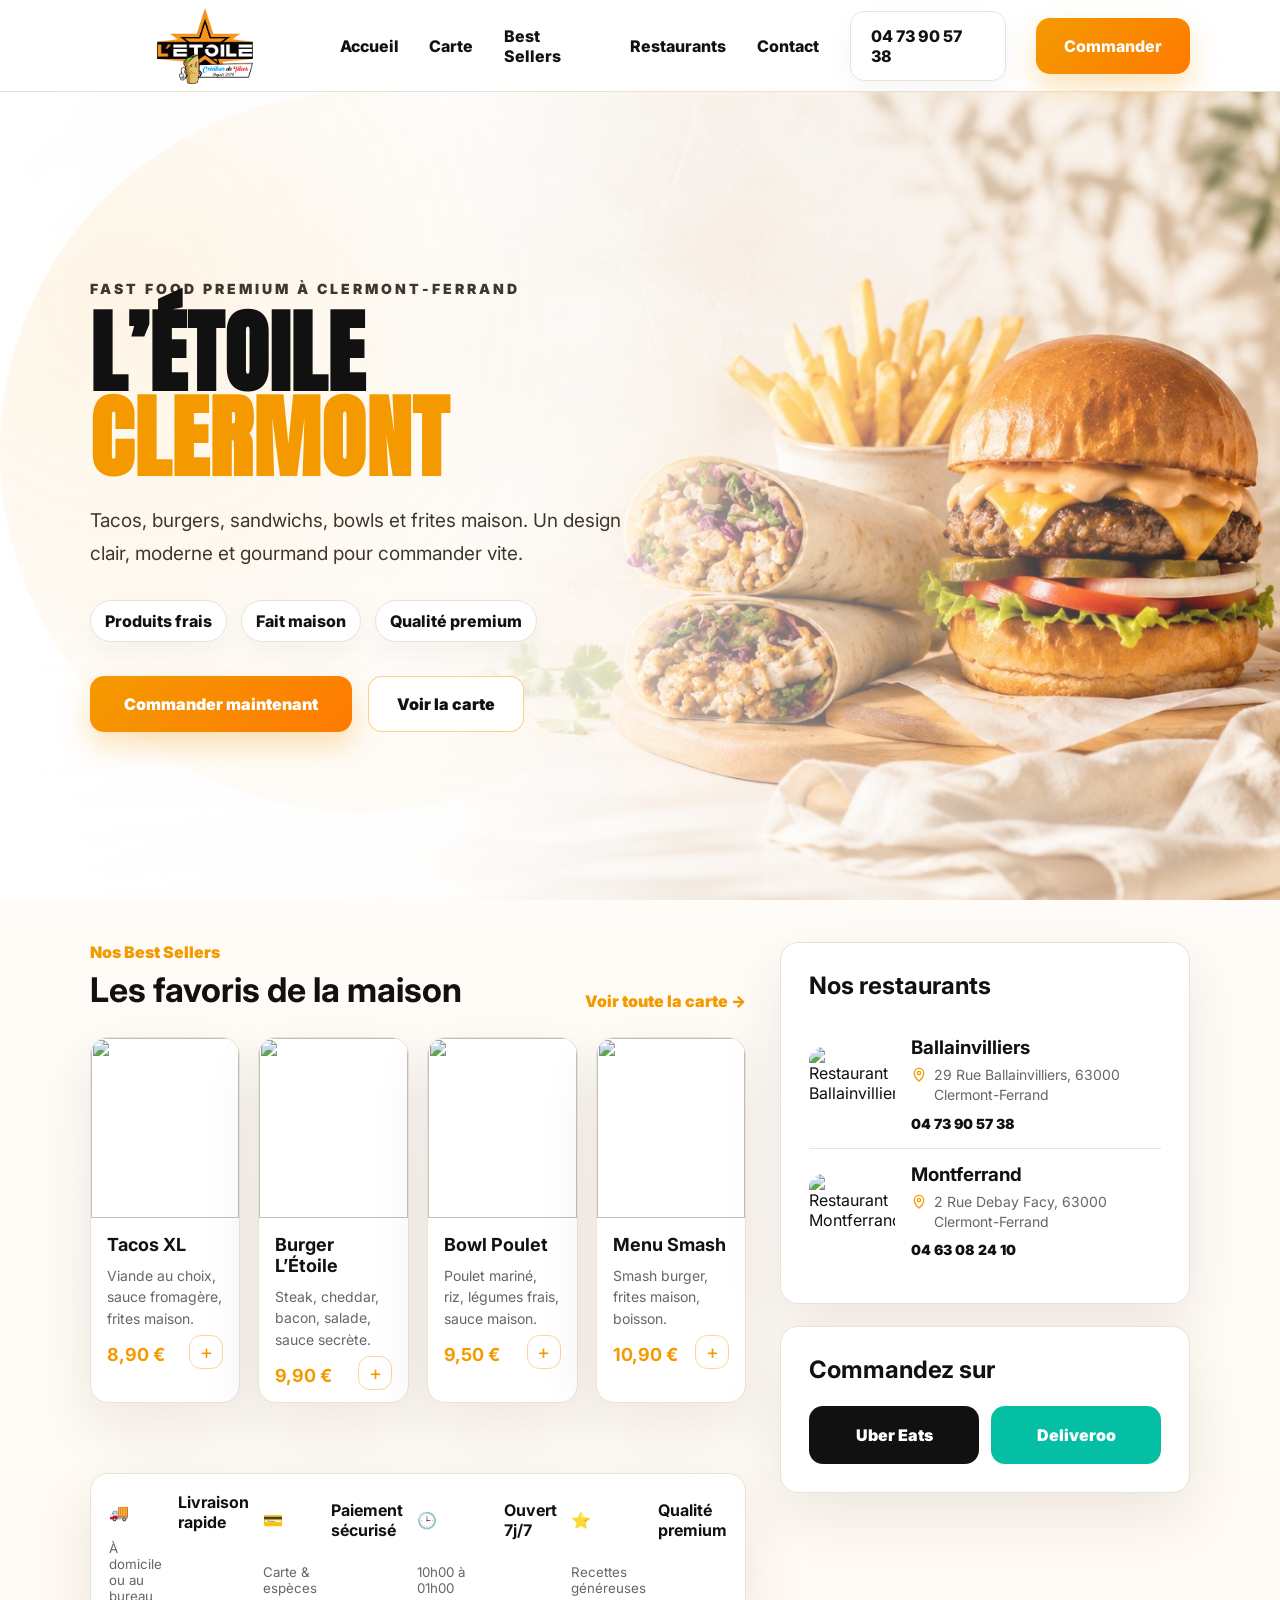
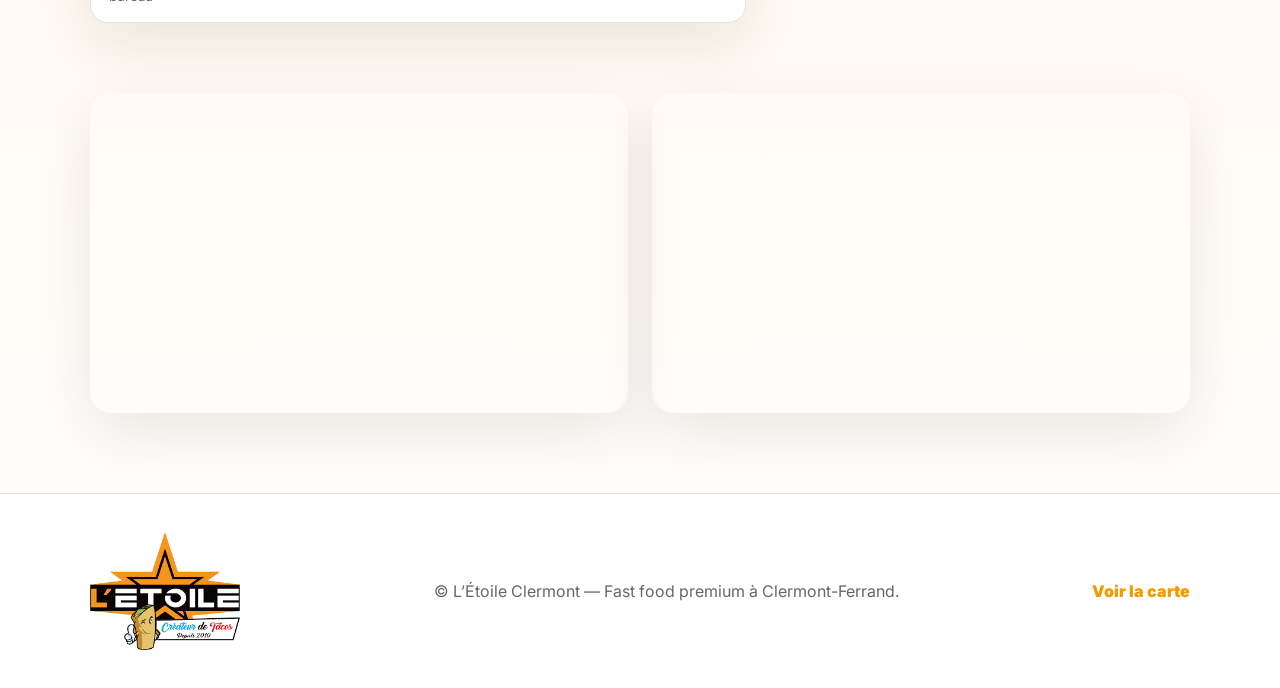
==== commit 99301234: "f" ====
--- a/index.html
+++ b/index.html
@@ -34,12 +34,7 @@
     <div class="chips"><span>Produits frais</span><span>Fait maison</span><span>Qualité premium</span></div>
     <div class="actions"><a class="btn big" href="tel:0473905738">Commander maintenant</a><a class="btn outline" href="menu.html">Voir la carte</a></div>
   </div>
-  <div class="hero-food reveal">
-    <img class="wrap" src="https://images.unsplash.com/photo-1626700051175-6818013e1d4f?auto=format&fit=crop&w=1000&q=90" alt="Tacos">
-    <img class="burger" src="https://images.unsplash.com/photo-1568901346375-23c9450c58cd?auto=format&fit=crop&w=1000&q=90" alt="Burger">
-    <img class="fries" src="https://images.unsplash.com/photo-1573080496219-bb080dd4f877?auto=format&fit=crop&w=700&q=90" alt="Frites">
-  </div>
-</section>
+    </section>
 
 <section class="layout">
   <div class="main-col">
--- a/style.css
+++ b/style.css
@@ -16,3 +16,96 @@
   .brand{width:165px;min-width:165px}
   .brand img{width:160px;max-width:160px;max-height:62px}
 }
+
+
+/* =========================================================
+   HERO BACKGROUND UPDATE — clean generated food background
+   ========================================================= */
+
+.hero {
+  position: relative;
+  min-height: calc(100vh - 92px);
+  display: flex !important;
+  align-items: center;
+  grid-template-columns: none !important;
+  overflow: hidden;
+  background:
+    linear-gradient(90deg, rgba(255,255,255,.98) 0%, rgba(255,255,255,.94) 34%, rgba(255,255,255,.50) 58%, rgba(255,255,255,.05) 100%),
+    url("assets/hero-background.jpg") center right / cover no-repeat !important;
+}
+
+.hero::before {
+  content: "";
+  position: absolute;
+  inset: 0;
+  background:
+    radial-gradient(circle at 18% 30%, rgba(244,154,0,.09), transparent 28rem),
+    linear-gradient(180deg, rgba(255,255,255,.08), rgba(255,247,234,.34));
+  pointer-events: none;
+}
+
+.hero-copy,
+.hero-text {
+  position: relative;
+  z-index: 2;
+  max-width: 680px;
+}
+
+.hero-gallery,
+.hero-food {
+  display: none !important;
+}
+
+.hero h1 {
+  text-shadow: none;
+}
+
+.hero p,
+.lead {
+  color: #3f372d;
+}
+
+/* Tablet */
+@media (max-width: 900px) {
+  .hero {
+    min-height: auto;
+    padding: 72px 24px 380px !important;
+    background:
+      linear-gradient(180deg, rgba(255,255,255,.98) 0%, rgba(255,255,255,.94) 48%, rgba(255,255,255,.20) 78%, rgba(255,247,234,.14) 100%),
+      url("assets/hero-background.jpg") center bottom / cover no-repeat !important;
+  }
+
+  .hero-copy,
+  .hero-text {
+    max-width: 100%;
+  }
+}
+
+/* Mobile */
+@media (max-width: 620px) {
+  .hero {
+    padding: 48px 20px 330px !important;
+    gap: 0 !important;
+    background:
+      linear-gradient(180deg, rgba(255,255,255,.99) 0%, rgba(255,255,255,.95) 54%, rgba(255,255,255,.28) 82%, rgba(255,247,234,.08) 100%),
+      url("assets/hero-background.jpg") 64% bottom / cover no-repeat !important;
+  }
+
+  .hero h1 {
+    font-size: clamp(42px, 13vw, 60px) !important;
+    line-height: 1.05 !important;
+  }
+
+  .hero p,
+  .lead {
+    max-width: 100%;
+  }
+}
+
+@media (max-width: 420px) {
+  .hero {
+    padding-left: 16px !important;
+    padding-right: 16px !important;
+    padding-bottom: 300px !important;
+  }
+}
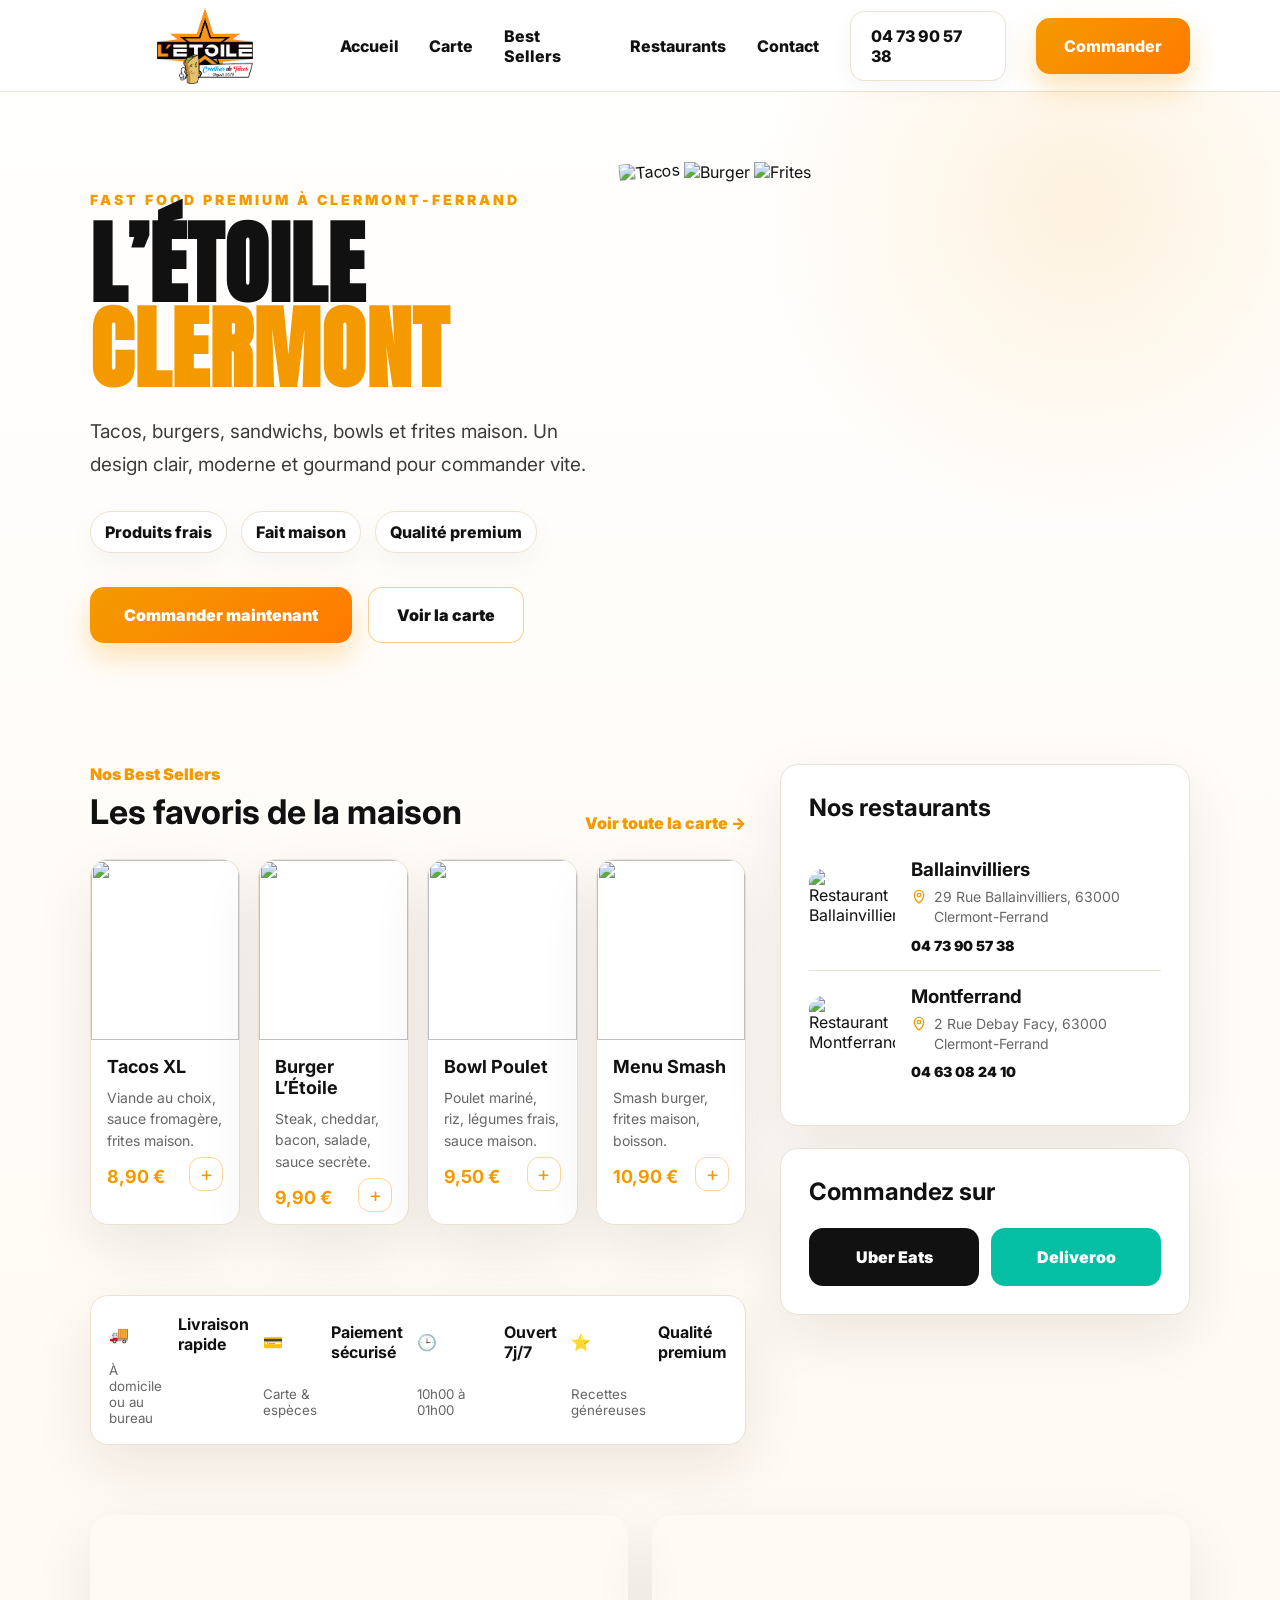
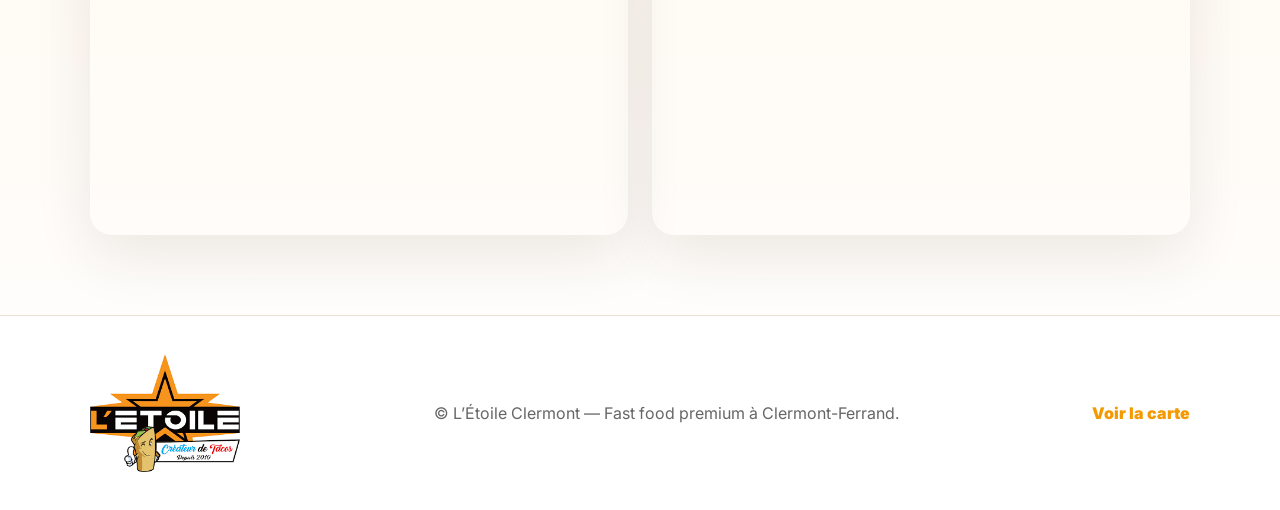
==== commit e374aa13: "i" ====
--- a/index.html
+++ b/index.html
@@ -34,7 +34,12 @@
     <div class="chips"><span>Produits frais</span><span>Fait maison</span><span>Qualité premium</span></div>
     <div class="actions"><a class="btn big" href="tel:0473905738">Commander maintenant</a><a class="btn outline" href="menu.html">Voir la carte</a></div>
   </div>
-    </section>
+  <div class="hero-food reveal">
+    <img class="wrap" src="https://images.unsplash.com/photo-1626700051175-6818013e1d4f?auto=format&fit=crop&w=1000&q=90" alt="Tacos">
+    <img class="burger" src="https://images.unsplash.com/photo-1568901346375-23c9450c58cd?auto=format&fit=crop&w=1000&q=90" alt="Burger">
+    <img class="fries" src="https://images.unsplash.com/photo-1573080496219-bb080dd4f877?auto=format&fit=crop&w=700&q=90" alt="Frites">
+  </div>
+</section>
 
 <section class="layout">
   <div class="main-col">
--- a/style.css
+++ b/style.css
@@ -19,93 +19,63 @@
 
 
 /* =========================================================
-   HERO BACKGROUND UPDATE — clean generated food background
+   REAL BORNEO MENU POLISH
    ========================================================= */
-
-.hero {
-  position: relative;
-  min-height: calc(100vh - 92px);
-  display: flex !important;
-  align-items: center;
-  grid-template-columns: none !important;
-  overflow: hidden;
-  background:
-    linear-gradient(90deg, rgba(255,255,255,.98) 0%, rgba(255,255,255,.94) 34%, rgba(255,255,255,.50) 58%, rgba(255,255,255,.05) 100%),
-    url("assets/hero-background.jpg") center right / cover no-repeat !important;
+.menu-page .menu-hero{
+  background:linear-gradient(135deg,#fff,#fff3dc 70%,#fff);
+  border-bottom:1px solid var(--line);
 }
-
-.hero::before {
-  content: "";
-  position: absolute;
-  inset: 0;
-  background:
-    radial-gradient(circle at 18% 30%, rgba(244,154,0,.09), transparent 28rem),
-    linear-gradient(180deg, rgba(255,255,255,.08), rgba(255,247,234,.34));
-  pointer-events: none;
+.menu-page .menu-hero::after{
+  content:"Menu réel Ballainvilliers • À emporter • Livraison";
+  display:inline-flex;
+  margin-top:18px;
+  padding:10px 14px;
+  border-radius:999px;
+  background:#fff;
+  border:1px solid var(--line);
+  color:var(--orange);
+  font-weight:900;
+  box-shadow:0 12px 30px rgba(50,31,0,.06);
 }
-
-.hero-copy,
-.hero-text {
-  position: relative;
-  z-index: 2;
-  max-width: 680px;
+.filters button{
+  text-transform:uppercase;
+  letter-spacing:.3px;
 }
-
-.hero-gallery,
-.hero-food {
-  display: none !important;
+.menu-grid{
+  align-items:start;
 }
-
-.hero h1 {
-  text-shadow: none;
+.menu-card{
+  border-radius:26px;
+  overflow:hidden;
 }
-
-.hero p,
-.lead {
-  color: #3f372d;
+.menu-card .cat{
+  max-width:calc(100% - 28px);
+  overflow:hidden;
+  text-overflow:ellipsis;
+  white-space:nowrap;
 }
-
-/* Tablet */
-@media (max-width: 900px) {
-  .hero {
-    min-height: auto;
-    padding: 72px 24px 380px !important;
-    background:
-      linear-gradient(180deg, rgba(255,255,255,.98) 0%, rgba(255,255,255,.94) 48%, rgba(255,255,255,.20) 78%, rgba(255,247,234,.14) 100%),
-      url("assets/hero-background.jpg") center bottom / cover no-repeat !important;
-  }
-
-  .hero-copy,
-  .hero-text {
-    max-width: 100%;
-  }
+.menu-card img{
+  background:#fff7ea;
 }
-
-/* Mobile */
-@media (max-width: 620px) {
-  .hero {
-    padding: 48px 20px 330px !important;
-    gap: 0 !important;
-    background:
-      linear-gradient(180deg, rgba(255,255,255,.99) 0%, rgba(255,255,255,.95) 54%, rgba(255,255,255,.28) 82%, rgba(255,247,234,.08) 100%),
-      url("assets/hero-background.jpg") 64% bottom / cover no-repeat !important;
-  }
-
-  .hero h1 {
-    font-size: clamp(42px, 13vw, 60px) !important;
-    line-height: 1.05 !important;
-  }
-
-  .hero p,
-  .lead {
-    max-width: 100%;
-  }
+.menu-card h3{
+  font-size:21px;
+  line-height:1.2;
 }
-
-@media (max-width: 420px) {
-  .hero {
-    padding-left: 16px !important;
-    padding-right: 16px !important;
-    padding-bottom: 300px !important;
-  }
+.menu-card p{
+  min-height:54px;
 }
+.price span{
+  white-space:nowrap;
+}
+@media(max-width:620px){
+  .menu-page .menu-hero::after{font-size:12px;line-height:1.4;align-items:center;}
+  .menu-card p{min-height:0;}
+  .menu-grid.compact-menu{grid-template-columns:repeat(2,minmax(0,1fr));gap:12px;}
+  .menu-grid.compact-menu .menu-card img{height:128px;}
+  .menu-grid.compact-menu .menu-card .body{padding:13px;}
+  .menu-grid.compact-menu .menu-card h3{font-size:14px;}
+  .menu-grid.compact-menu .menu-card p{display:none;}
+  .menu-grid.compact-menu .price{gap:8px;}
+  .menu-grid.compact-menu .price span{font-size:17px;}
+  .menu-grid.compact-menu .mini-order{font-size:12px;min-height:42px;}
+}
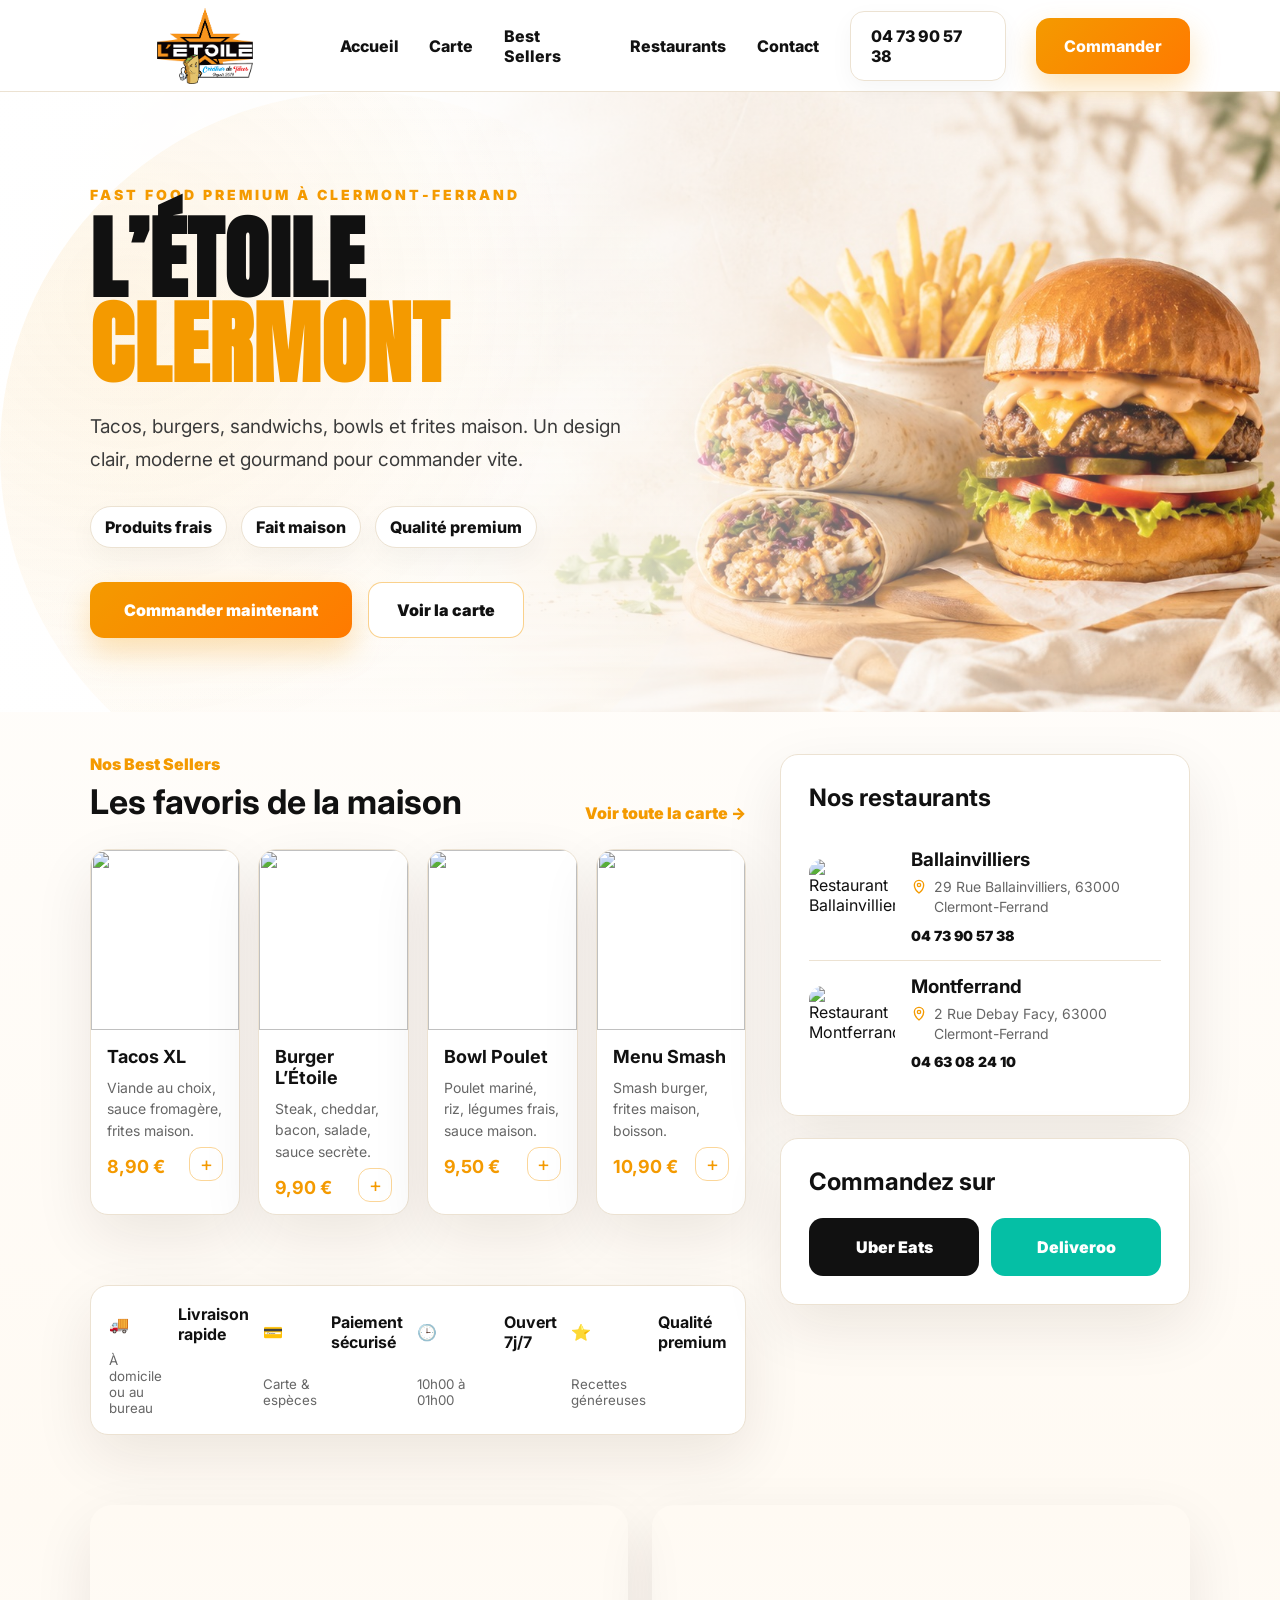
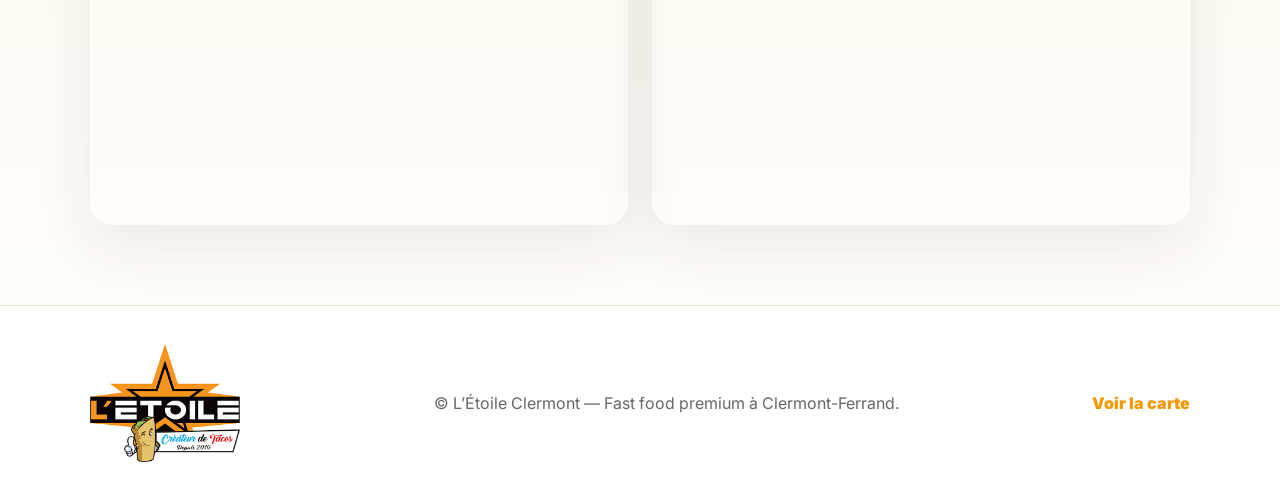
==== commit 408c5c24: "o" ====
--- a/index.html
+++ b/index.html
@@ -34,12 +34,7 @@
     <div class="chips"><span>Produits frais</span><span>Fait maison</span><span>Qualité premium</span></div>
     <div class="actions"><a class="btn big" href="tel:0473905738">Commander maintenant</a><a class="btn outline" href="menu.html">Voir la carte</a></div>
   </div>
-  <div class="hero-food reveal">
-    <img class="wrap" src="https://images.unsplash.com/photo-1626700051175-6818013e1d4f?auto=format&fit=crop&w=1000&q=90" alt="Tacos">
-    <img class="burger" src="https://images.unsplash.com/photo-1568901346375-23c9450c58cd?auto=format&fit=crop&w=1000&q=90" alt="Burger">
-    <img class="fries" src="https://images.unsplash.com/photo-1573080496219-bb080dd4f877?auto=format&fit=crop&w=700&q=90" alt="Frites">
-  </div>
-</section>
+    </section>
 
 <section class="layout">
   <div class="main-col">
--- a/style.css
+++ b/style.css
@@ -19,63 +19,78 @@
 
 
 /* =========================================================
-   REAL BORNEO MENU POLISH
+   RESTORE HERO BACKGROUND + REAL MENU IMAGE FIX
    ========================================================= */
-.menu-page .menu-hero{
-  background:linear-gradient(135deg,#fff,#fff3dc 70%,#fff);
-  border-bottom:1px solid var(--line);
+
+.hero {
+  position: relative;
+  display: flex !important;
+  align-items: center;
+  grid-template-columns: none !important;
+  overflow: hidden;
+  background:
+    linear-gradient(90deg, rgba(255,255,255,.98) 0%, rgba(255,255,255,.94) 34%, rgba(255,255,255,.50) 58%, rgba(255,255,255,.05) 100%),
+    url("assets/hero-background.jpg") center right / cover no-repeat !important;
 }
-.menu-page .menu-hero::after{
-  content:"Menu réel Ballainvilliers • À emporter • Livraison";
-  display:inline-flex;
-  margin-top:18px;
-  padding:10px 14px;
-  border-radius:999px;
-  background:#fff;
-  border:1px solid var(--line);
-  color:var(--orange);
-  font-weight:900;
-  box-shadow:0 12px 30px rgba(50,31,0,.06);
+
+.hero::before {
+  content: "";
+  position: absolute;
+  inset: 0;
+  background:
+    radial-gradient(circle at 18% 30%, rgba(244,154,0,.09), transparent 28rem),
+    linear-gradient(180deg, rgba(255,255,255,.08), rgba(255,247,234,.34));
+  pointer-events: none;
 }
-.filters button{
-  text-transform:uppercase;
-  letter-spacing:.3px;
+
+.hero-copy,
+.hero-text {
+  position: relative;
+  z-index: 2;
 }
-.menu-grid{
-  align-items:start;
+
+.hero-gallery,
+.hero-food {
+  display: none !important;
 }
-.menu-card{
-  border-radius:26px;
-  overflow:hidden;
+
+.menu-card img {
+  background: #fff4e1;
 }
-.menu-card .cat{
-  max-width:calc(100% - 28px);
-  overflow:hidden;
-  text-overflow:ellipsis;
-  white-space:nowrap;
+
+.menu-card img[src*="firebasestorage"] {
+  object-fit: cover;
 }
-.menu-card img{
-  background:#fff7ea;
+
+@media (max-width: 900px) {
+  .hero {
+    min-height: auto !important;
+    padding: 72px 24px 380px !important;
+    background:
+      linear-gradient(180deg, rgba(255,255,255,.99) 0%, rgba(255,255,255,.94) 48%, rgba(255,255,255,.20) 78%, rgba(255,247,234,.14) 100%),
+      url("assets/hero-background.jpg") center bottom / cover no-repeat !important;
+  }
 }
-.menu-card h3{
-  font-size:21px;
-  line-height:1.2;
+
+@media (max-width: 620px) {
+  .hero {
+    padding: 48px 20px 330px !important;
+    background:
+      linear-gradient(180deg, rgba(255,255,255,1) 0%, rgba(255,255,255,.96) 52%, rgba(255,255,255,.28) 82%, rgba(255,247,234,.08) 100%),
+      url("assets/hero-background.jpg") 66% bottom / cover no-repeat !important;
+  }
+
+  .hero h1 {
+    font-size: clamp(38px, 12vw, 54px) !important;
+    line-height: 1.06 !important;
+  }
 }
-.menu-card p{
-  min-height:54px;
+
+@media (max-width: 420px) {
+  .hero {
+    padding-bottom: 300px !important;
+    background:
+      linear-gradient(180deg, rgba(255,255,255,1) 0%, rgba(255,255,255,.96) 54%, rgba(255,255,255,.30) 82%, rgba(255,247,234,.08) 100%),
+      url("assets/hero-background.jpg") 68% bottom / cover no-repeat !important;
+  }
 }
-.price span{
-  white-space:nowrap;
-}
-@media(max-width:620px){
-  .menu-page .menu-hero::after{font-size:12px;line-height:1.4;align-items:center;}
-  .menu-card p{min-height:0;}
-  .menu-grid.compact-menu{grid-template-columns:repeat(2,minmax(0,1fr));gap:12px;}
-  .menu-grid.compact-menu .menu-card img{height:128px;}
-  .menu-grid.compact-menu .menu-card .body{padding:13px;}
-  .menu-grid.compact-menu .menu-card h3{font-size:14px;}
-  .menu-grid.compact-menu .menu-card p{display:none;}
-  .menu-grid.compact-menu .price{gap:8px;}
-  .menu-grid.compact-menu .price span{font-size:17px;}
-  .menu-grid.compact-menu .mini-order{font-size:12px;min-height:42px;}
-}
